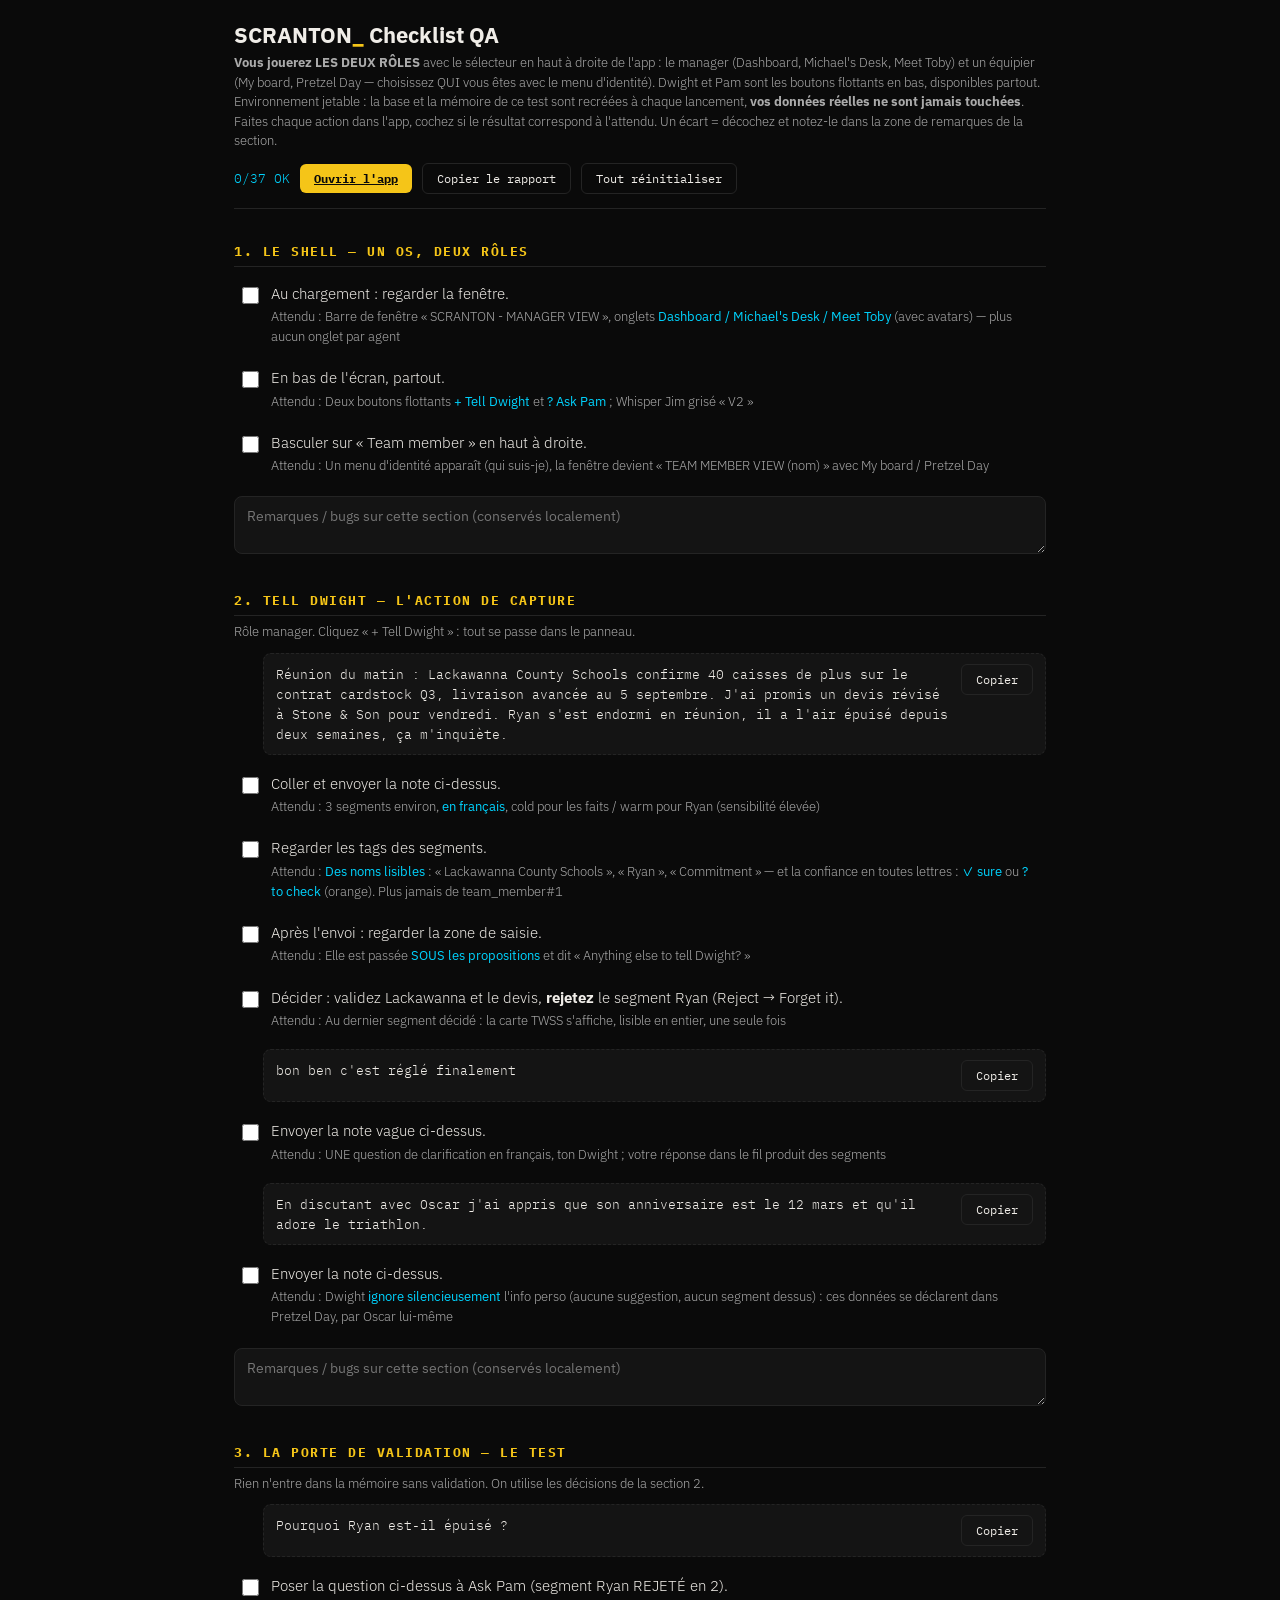
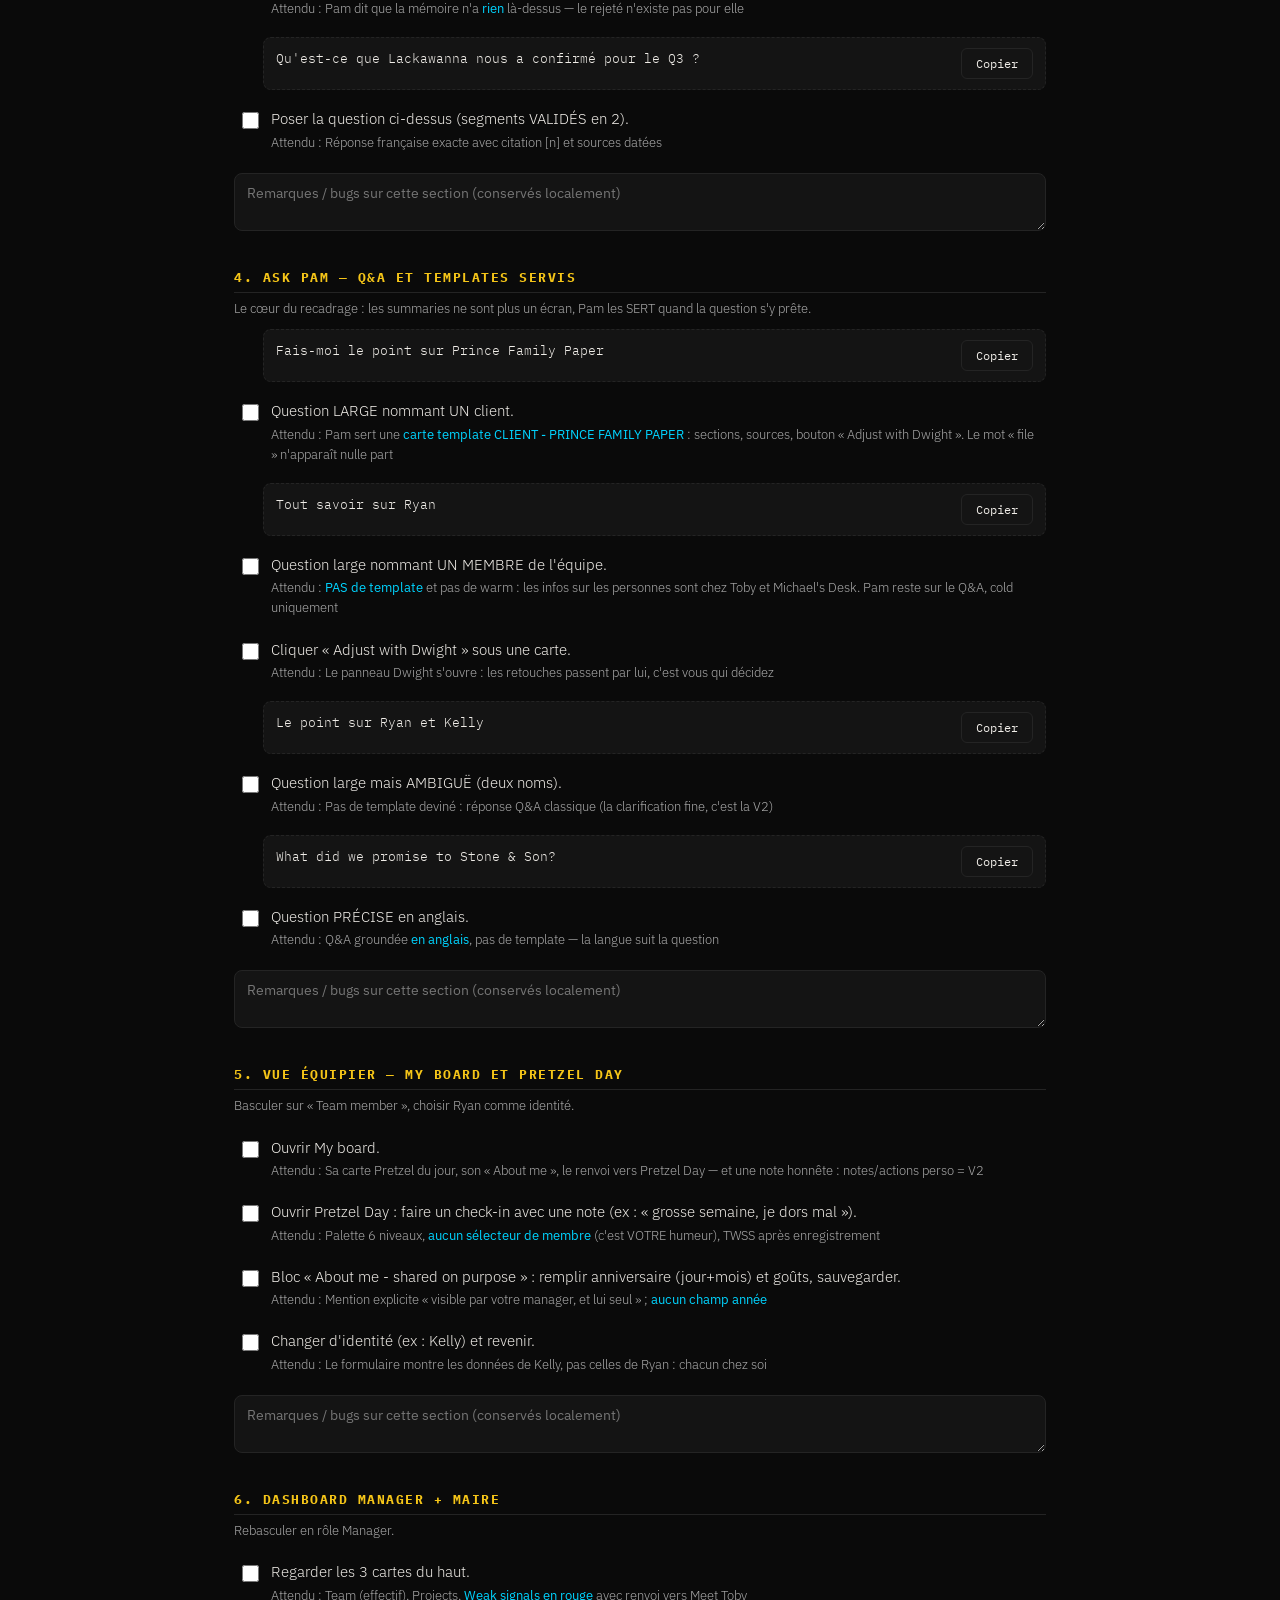
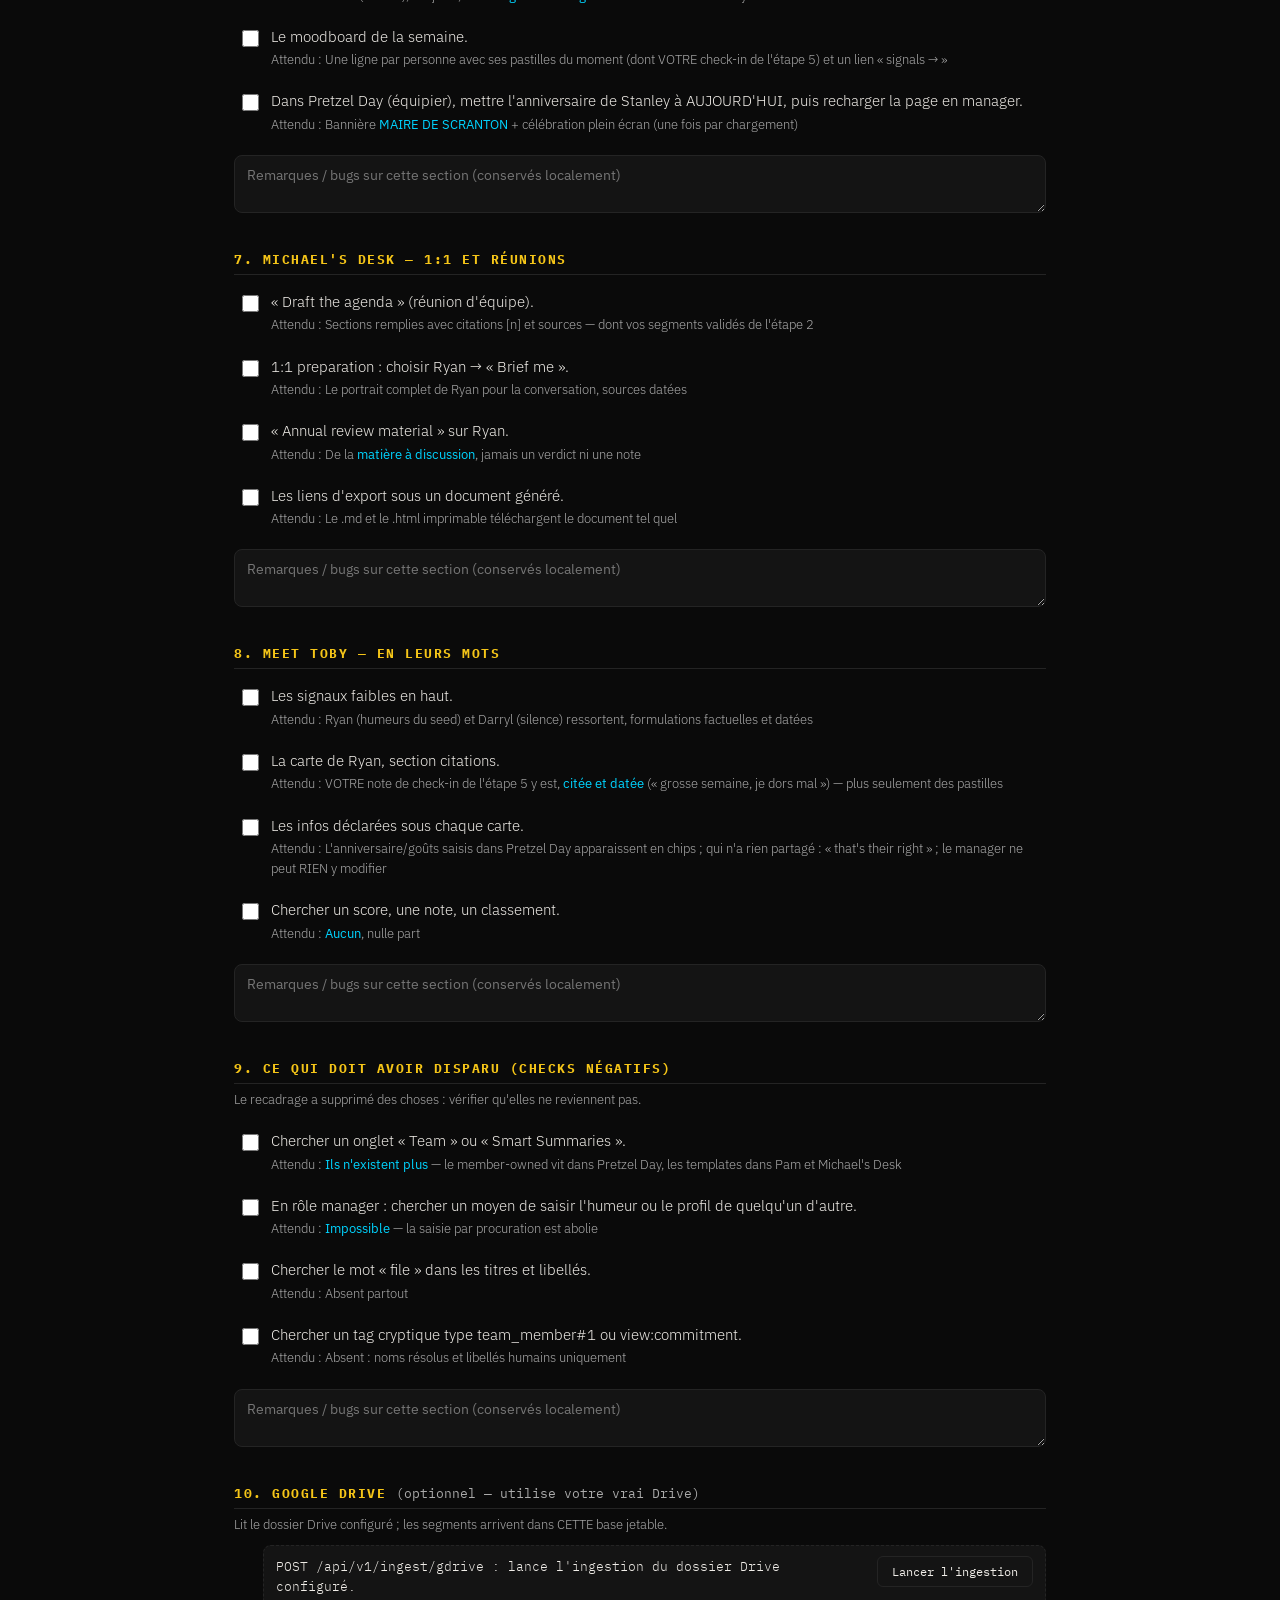
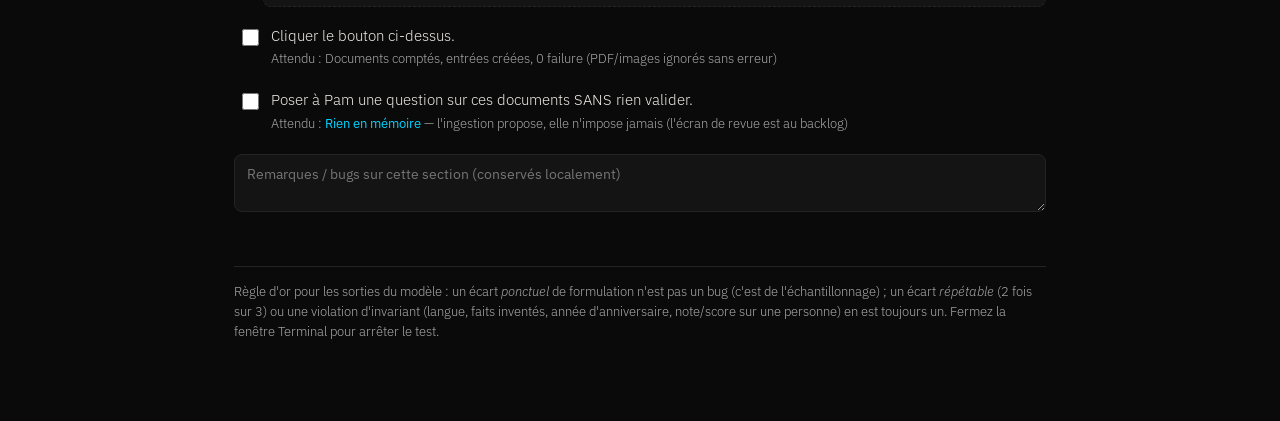
==== frontend/qa.html @ abe2fb12 "fix(qa): checklist follows the lot-A behavior changes d6: Dwight now silently drops personal-life in" ====
<!doctype html>
<html lang="fr">
<head>
  <meta charset="utf-8" />
  <meta name="viewport" content="width=device-width, initial-scale=1" />
  <title>Scranton — Checklist QA</title>
  <link rel="preconnect" href="https://fonts.googleapis.com" />
  <link rel="preconnect" href="https://fonts.gstatic.com" crossorigin />
  <link
    href="https://fonts.googleapis.com/css2?family=IBM+Plex+Mono:wght@400;700&family=IBM+Plex+Sans:wght@300;400;700;900&display=swap"
    rel="stylesheet"
  />
  <style>
    :root {
      --black: #0a0a0a; --yellow: #F5C518; --cyan: #00D4FF; --white: #F0EDE8;
      --grey: #242424; --midgrey: #aaa; --green: #00C853; --red: #E63946;
      --sans: "IBM Plex Sans", sans-serif; --mono: "IBM Plex Mono", monospace;
    }
    * { box-sizing: border-box; margin: 0; padding: 0; }
    body { background: var(--black); color: var(--white); font-family: var(--sans);
           font-weight: 300; max-width: 860px; margin: 0 auto; padding: 0 24px 80px; }
    header { position: sticky; top: 0; background: var(--black); padding: 20px 0 14px;
             border-bottom: 1px solid var(--grey); z-index: 10; }
    h1 { font-weight: 900; font-size: 22px; }
    h1 span { color: var(--yellow); }
    .sub { color: var(--midgrey); font-size: 13px; margin-top: 4px; line-height: 1.5; }
    .toolbar { display: flex; gap: 10px; align-items: center; margin-top: 12px; flex-wrap: wrap; }
    .progress { font-family: var(--mono); font-size: 13px; color: var(--cyan); }
    button, .btn { font-family: var(--mono); font-size: 12px; padding: 7px 14px;
      background: transparent; color: var(--white); border: 1px solid var(--grey);
      border-radius: 6px; cursor: pointer; }
    button:hover { border-color: var(--yellow); }
    .btn-primary { background: var(--yellow); color: var(--black); border: none; font-weight: 700; }
    section { margin-top: 34px; }
    h2 { font-family: var(--mono); font-size: 13px; letter-spacing: 1.5px;
         text-transform: uppercase; color: var(--yellow); border-bottom: 1px solid var(--grey);
         padding-bottom: 6px; margin-bottom: 6px; }
    .section-note { font-size: 13px; color: var(--midgrey); margin: 6px 0 10px; line-height: 1.55; }
    .item { display: flex; gap: 12px; align-items: flex-start; padding: 10px 8px;
            border-radius: 8px; }
    .item:hover { background: #151515; }
    .item input[type=checkbox] { margin-top: 4px; width: 17px; height: 17px;
      accent-color: var(--green); flex: none; cursor: pointer; }
    .item label { cursor: pointer; line-height: 1.55; font-size: 14.5px; }
    .item .expected { display: block; color: var(--midgrey); font-size: 13px; margin-top: 2px; }
    .item .expected strong { color: var(--cyan); font-weight: 400; }
    .item.done label { opacity: 0.45; text-decoration: line-through; }
    .snippet { background: #141414; border: 1px dashed var(--grey); border-radius: 8px;
               padding: 10px 12px; margin: 8px 0 8px 29px; display: flex; gap: 12px;
               align-items: flex-start; }
    .snippet p { font-family: var(--mono); font-size: 12.5px; color: var(--white);
                 line-height: 1.6; flex: 1; white-space: pre-wrap; }
    .snippet button { flex: none; }
    .snippet button.copied { border-color: var(--green); color: var(--green); }
    textarea.notes { width: 100%; background: #141414; color: var(--white);
      border: 1px solid var(--grey); border-radius: 8px; padding: 10px 12px;
      font-family: var(--sans); font-size: 13.5px; margin-top: 10px; min-height: 44px; resize: vertical; }
    .gdrive-result { font-family: var(--mono); font-size: 12px; color: var(--cyan);
                     margin: 8px 0 0 29px; white-space: pre-wrap; }
    .optional { color: var(--midgrey); font-weight: 400; text-transform: none; letter-spacing: 0; }
    footer { margin-top: 50px; color: var(--midgrey); font-size: 12.5px; line-height: 1.6;
             border-top: 1px solid var(--grey); padding-top: 14px; }
  </style>
</head>
<body>
  <header>
    <h1>SCRANTON<span>_</span> Checklist QA</h1>
    <p class="sub"><strong>Vous jouerez LES DEUX RÔLES</strong> avec le sélecteur en haut à
      droite de l'app : le manager (Dashboard, Michael's Desk, Meet Toby) et un équipier
      (My board, Pretzel Day — choisissez QUI vous êtes avec le menu d'identité).
      Dwight et Pam sont les boutons flottants en bas, disponibles partout.<br />
      Environnement jetable : la base et la mémoire de ce test sont recréées à
      chaque lancement, <strong>vos données réelles ne sont jamais touchées</strong>.
      Faites chaque action dans l'app, cochez si le résultat correspond à l'attendu.
      Un écart = décochez et notez-le dans la zone de remarques de la section.</p>
    <div class="toolbar">
      <span class="progress" id="progress"></span>
      <a class="btn btn-primary" href="/" target="_blank" rel="noopener">Ouvrir l'app</a>
      <button id="export">Copier le rapport</button>
      <button id="reset">Tout réinitialiser</button>
    </div>
  </header>

  <main id="main"></main>

  <footer>
    Règle d'or pour les sorties du modèle : un écart <em>ponctuel</em> de formulation n'est
    pas un bug (c'est de l'échantillonnage) ; un écart <em>répétable</em> (2 fois sur 3) ou une
    violation d'invariant (langue, faits inventés, année d'anniversaire, note/score sur une
    personne) en est toujours un. Fermez la fenêtre Terminal pour arrêter le test.
  </footer>

<script>
/* Data-driven checklist. Each item: [id, action, expected].
 * Snippets: {copy: "text"} rendered as a copy-paste block. */
const SECTIONS = [
  {
    id: "shell",
    title: "1. Le shell — un OS, deux rôles",
    flow: [
      ["a1", "Au chargement : regarder la fenêtre.", "Barre de fenêtre « SCRANTON - MANAGER VIEW », onglets <strong>Dashboard / Michael's Desk / Meet Toby</strong> (avec avatars) — plus aucun onglet par agent"],
      ["a2", "En bas de l'écran, partout.", "Deux boutons flottants <strong>+ Tell Dwight</strong> et <strong>? Ask Pam</strong> ; Whisper Jim grisé « V2 »"],
      ["a3", "Basculer sur « Team member » en haut à droite.", "Un menu d'identité apparaît (qui suis-je), la fenêtre devient « TEAM MEMBER VIEW (nom) » avec My board / Pretzel Day"]
    ]
  },
  {
    id: "dwight",
    title: "2. Tell Dwight — l'action de capture",
    note: "Rôle manager. Cliquez « + Tell Dwight » : tout se passe dans le panneau.",
    flow: [
      { copy: "Réunion du matin : Lackawanna County Schools confirme 40 caisses de plus sur le contrat cardstock Q3, livraison avancée au 5 septembre. J'ai promis un devis révisé à Stone & Son pour vendredi. Ryan s'est endormi en réunion, il a l'air épuisé depuis deux semaines, ça m'inquiète." },
      ["d1", "Coller et envoyer la note ci-dessus.", "3 segments environ, <strong>en français</strong>, cold pour les faits / warm pour Ryan (sensibilité élevée)"],
      ["d2", "Regarder les tags des segments.", "<strong>Des noms lisibles</strong> : « Lackawanna County Schools », « Ryan », « Commitment » — et la confiance en toutes lettres : <strong>✓ sure</strong> ou <strong>? to check</strong> (orange). Plus jamais de team_member#1"],
      ["d3", "Après l'envoi : regarder la zone de saisie.", "Elle est passée <strong>SOUS les propositions</strong> et dit « Anything else to tell Dwight? »"],
      ["d4", "Décider : validez Lackawanna et le devis, <strong>rejetez</strong> le segment Ryan (Reject → Forget it).", "Au dernier segment décidé : la carte TWSS s'affiche, lisible en entier, une seule fois"],
      { copy: "bon ben c'est réglé finalement" },
      ["d5", "Envoyer la note vague ci-dessus.", "UNE question de clarification en français, ton Dwight ; votre réponse dans le fil produit des segments"],
      { copy: "En discutant avec Oscar j'ai appris que son anniversaire est le 12 mars et qu'il adore le triathlon." },
      ["d6", "Envoyer la note ci-dessus.", "Dwight <strong>ignore silencieusement</strong> l'info perso (aucune suggestion, aucun segment dessus) : ces données se déclarent dans Pretzel Day, par Oscar lui-même"]
    ]
  },
  {
    id: "gate",
    title: "3. La porte de validation — LE test",
    note: "Rien n'entre dans la mémoire sans validation. On utilise les décisions de la section 2.",
    flow: [
      { copy: "Pourquoi Ryan est-il épuisé ?" },
      ["g1", "Poser la question ci-dessus à Ask Pam (segment Ryan REJETÉ en 2).", "Pam dit que la mémoire n'a <strong>rien</strong> là-dessus — le rejeté n'existe pas pour elle"],
      { copy: "Qu'est-ce que Lackawanna nous a confirmé pour le Q3 ?" },
      ["g2", "Poser la question ci-dessus (segments VALIDÉS en 2).", "Réponse française exacte avec citation [n] et sources datées"]
    ]
  },
  {
    id: "pam",
    title: "4. Ask Pam — Q&A et templates servis",
    note: "Le cœur du recadrage : les summaries ne sont plus un écran, Pam les SERT quand la question s'y prête.",
    flow: [
      { copy: "Fais-moi le point sur Prince Family Paper" },
      ["p1", "Question LARGE nommant UN client.", "Pam sert une <strong>carte template CLIENT - PRINCE FAMILY PAPER</strong> : sections, sources, bouton « Adjust with Dwight ». Le mot « file » n'apparaît nulle part"],
      { copy: "Tout savoir sur Ryan" },
      ["p2", "Question large nommant UN MEMBRE de l'équipe.", "<strong>PAS de template</strong> et pas de warm : les infos sur les personnes sont chez Toby et Michael's Desk. Pam reste sur le Q&A, cold uniquement"],
      ["p3", "Cliquer « Adjust with Dwight » sous une carte.", "Le panneau Dwight s'ouvre : les retouches passent par lui, c'est vous qui décidez"],
      { copy: "Le point sur Ryan et Kelly" },
      ["p4", "Question large mais AMBIGUË (deux noms).", "Pas de template deviné : réponse Q&A classique (la clarification fine, c'est la V2)"],
      { copy: "What did we promise to Stone & Son?" },
      ["p5", "Question PRÉCISE en anglais.", "Q&A groundée <strong>en anglais</strong>, pas de template — la langue suit la question"]
    ]
  },
  {
    id: "member",
    title: "5. Vue équipier — My board et Pretzel Day",
    note: "Basculer sur « Team member », choisir Ryan comme identité.",
    flow: [
      ["m1", "Ouvrir My board.", "Sa carte Pretzel du jour, son « About me », le renvoi vers Pretzel Day — et une note honnête : notes/actions perso = V2"],
      ["m2", "Ouvrir Pretzel Day : faire un check-in avec une note (ex : « grosse semaine, je dors mal »).", "Palette 6 niveaux, <strong>aucun sélecteur de membre</strong> (c'est VOTRE humeur), TWSS après enregistrement"],
      ["m3", "Bloc « About me - shared on purpose » : remplir anniversaire (jour+mois) et goûts, sauvegarder.", "Mention explicite « visible par votre manager, et lui seul » ; <strong>aucun champ année</strong>"],
      ["m4", "Changer d'identité (ex : Kelly) et revenir.", "Le formulaire montre les données de Kelly, pas celles de Ryan : chacun chez soi"]
    ]
  },
  {
    id: "dashboard",
    title: "6. Dashboard manager + Maire",
    note: "Rebasculer en rôle Manager.",
    flow: [
      ["b1", "Regarder les 3 cartes du haut.", "Team (effectif), Projects, <strong>Weak signals en rouge</strong> avec renvoi vers Meet Toby"],
      ["b2", "Le moodboard de la semaine.", "Une ligne par personne avec ses pastilles du moment (dont VOTRE check-in de l'étape 5) et un lien « signals → »"],
      ["b3", "Dans Pretzel Day (équipier), mettre l'anniversaire de Stanley à AUJOURD'HUI, puis recharger la page en manager.", "Bannière <strong>MAIRE DE SCRANTON</strong> + célébration plein écran (une fois par chargement)"]
    ]
  },
  {
    id: "desk",
    title: "7. Michael's Desk — 1:1 et réunions",
    flow: [
      ["k1", "« Draft the agenda » (réunion d'équipe).", "Sections remplies avec citations [n] et sources — dont vos segments validés de l'étape 2"],
      ["k2", "1:1 preparation : choisir Ryan → « Brief me ».", "Le portrait complet de Ryan pour la conversation, sources datées"],
      ["k3", "« Annual review material » sur Ryan.", "De la <strong>matière à discussion</strong>, jamais un verdict ni une note"],
      ["k4", "Les liens d'export sous un document généré.", "Le .md et le .html imprimable téléchargent le document tel quel"]
    ]
  },
  {
    id: "toby",
    title: "8. Meet Toby — en leurs mots",
    flow: [
      ["t1", "Les signaux faibles en haut.", "Ryan (humeurs du seed) et Darryl (silence) ressortent, formulations factuelles et datées"],
      ["t2", "La carte de Ryan, section citations.", "VOTRE note de check-in de l'étape 5 y est, <strong>citée et datée</strong> (« grosse semaine, je dors mal ») — plus seulement des pastilles"],
      ["t3", "Les infos déclarées sous chaque carte.", "L'anniversaire/goûts saisis dans Pretzel Day apparaissent en chips ; qui n'a rien partagé : « that's their right » ; le manager ne peut RIEN y modifier"],
      ["t4", "Chercher un score, une note, un classement.", "<strong>Aucun</strong>, nulle part"]
    ]
  },
  {
    id: "gone",
    title: "9. Ce qui doit avoir DISPARU (checks négatifs)",
    note: "Le recadrage a supprimé des choses : vérifier qu'elles ne reviennent pas.",
    flow: [
      ["n1", "Chercher un onglet « Team » ou « Smart Summaries ».", "<strong>Ils n'existent plus</strong> — le member-owned vit dans Pretzel Day, les templates dans Pam et Michael's Desk"],
      ["n2", "En rôle manager : chercher un moyen de saisir l'humeur ou le profil de quelqu'un d'autre.", "<strong>Impossible</strong> — la saisie par procuration est abolie"],
      ["n3", "Chercher le mot « file » dans les titres et libellés.", "Absent partout"],
      ["n4", "Chercher un tag cryptique type team_member#1 ou view:commitment.", "Absent : noms résolus et libellés humains uniquement"]
    ]
  },
  {
    id: "gdrive",
    title: "10. Google Drive <span class=\"optional\">(optionnel — utilise votre vrai Drive)</span>",
    note: "Lit le dossier Drive configuré ; les segments arrivent dans CETTE base jetable.",
    flow: [
      { gdrive: true },
      ["v1", "Cliquer le bouton ci-dessus.", "Documents comptés, entrées créées, 0 failure (PDF/images ignorés sans erreur)"],
      ["v2", "Poser à Pam une question sur ces documents SANS rien valider.", "<strong>Rien en mémoire</strong> — l'ingestion propose, elle n'impose jamais (l'écran de revue est au backlog)"]
    ]
  }
];

const STORE_KEY = "scranton-qa-v3";
const state = JSON.parse(localStorage.getItem(STORE_KEY) || "{}");
const save = () => localStorage.setItem(STORE_KEY, JSON.stringify(state));

function esc(text) {
  const div = document.createElement("div");
  div.textContent = text ?? "";
  return div.innerHTML;
}

function render() {
  const main = document.getElementById("main");
  main.innerHTML = SECTIONS.map((section) => `
    <section id="sec-${section.id}">
      <h2>${section.title}</h2>
      ${section.note ? `<p class="section-note">${section.note}</p>` : ""}
      ${section.flow.map((step) => {
        if (Array.isArray(step)) {
          const [id, action, expected] = step;
          const done = state[id] ? "done" : "";
          return `
            <div class="item ${done}">
              <input type="checkbox" id="${id}" ${state[id] ? "checked" : ""} />
              <label for="${id}">${action}
                <span class="expected">Attendu : ${expected}</span>
              </label>
            </div>`;
        }
        if (step.copy) {
          return `
            <div class="snippet">
              <p>${esc(step.copy)}</p>
              <button data-copy="${esc(step.copy)}">Copier</button>
            </div>`;
        }
        if (step.gdrive) {
          return `
            <div class="snippet">
              <p>POST /api/v1/ingest/gdrive : lance l'ingestion du dossier Drive configuré.</p>
              <button id="gdrive-run">Lancer l'ingestion</button>
            </div>
            <div class="gdrive-result" id="gdrive-result"></div>`;
        }
        return "";
      }).join("")}
      <textarea class="notes" data-section="${section.id}"
        placeholder="Remarques / bugs sur cette section (conservés localement)"
      >${esc(state["notes-" + section.id] || "")}</textarea>
    </section>`).join("");
  updateProgress();
}

function items() {
  return SECTIONS.flatMap((s) => s.flow.filter(Array.isArray));
}

function updateProgress() {
  const all = items();
  const done = all.filter(([id]) => state[id]).length;
  document.getElementById("progress").textContent = `${done}/${all.length} OK`;
}

document.getElementById("main").addEventListener("change", (event) => {
  const target = event.target;
  if (target.matches("input[type=checkbox]")) {
    state[target.id] = target.checked;
    target.closest(".item").classList.toggle("done", target.checked);
    save();
    updateProgress();
  }
});

document.getElementById("main").addEventListener("input", (event) => {
  if (event.target.matches("textarea.notes")) {
    state["notes-" + event.target.dataset.section] = event.target.value;
    save();
  }
});

document.getElementById("main").addEventListener("click", async (event) => {
  const target = event.target;
  if (target.matches("[data-copy]")) {
    await navigator.clipboard.writeText(target.dataset.copy);
    target.textContent = "Copié !";
    target.classList.add("copied");
    setTimeout(() => { target.textContent = "Copier"; target.classList.remove("copied"); }, 1500);
  }
  if (target.id === "gdrive-run") {
    target.disabled = true;
    const box = document.getElementById("gdrive-result");
    box.textContent = "Ingestion en cours (Dwight lit vos documents)...";
    try {
      const response = await fetch("/api/v1/ingest/gdrive", { method: "POST" });
      const body = await response.json();
      box.textContent = response.ok
        ? JSON.stringify(body, null, 2)
        : `Erreur ${response.status} : ${body.detail || ""}`;
    } catch (error) {
      box.textContent = `Erreur : ${error.message}`;
    } finally {
      target.disabled = false;
    }
  }
});

document.getElementById("export").addEventListener("click", async (event) => {
  const lines = [`# Rapport QA Scranton — ${new Date().toLocaleString()}`, ""];
  const all = items();
  const done = all.filter(([id]) => state[id]).length;
  lines.push(`Résultat : ${done}/${all.length} OK`, "");
  for (const section of SECTIONS) {
    const rows = section.flow.filter(Array.isArray);
    lines.push(`## ${section.title.replace(/<[^>]*>/g, "")}`);
    for (const [id, action] of rows) {
      lines.push(`- [${state[id] ? "x" : " "}] ${action.replace(/<[^>]*>/g, "")}`);
    }
    const notes = (state["notes-" + section.id] || "").trim();
    if (notes) lines.push(`> Remarques : ${notes}`);
    lines.push("");
  }
  await navigator.clipboard.writeText(lines.join("\n"));
  event.target.textContent = "Rapport copié !";
  setTimeout(() => { event.target.textContent = "Copier le rapport"; }, 2000);
});

document.getElementById("reset").addEventListener("click", () => {
  if (!confirm("Effacer toutes les cases cochées et les remarques ?")) return;
  localStorage.removeItem(STORE_KEY);
  Object.keys(state).forEach((key) => delete state[key]);
  render();
});

render();
</script>
</body>
</html>
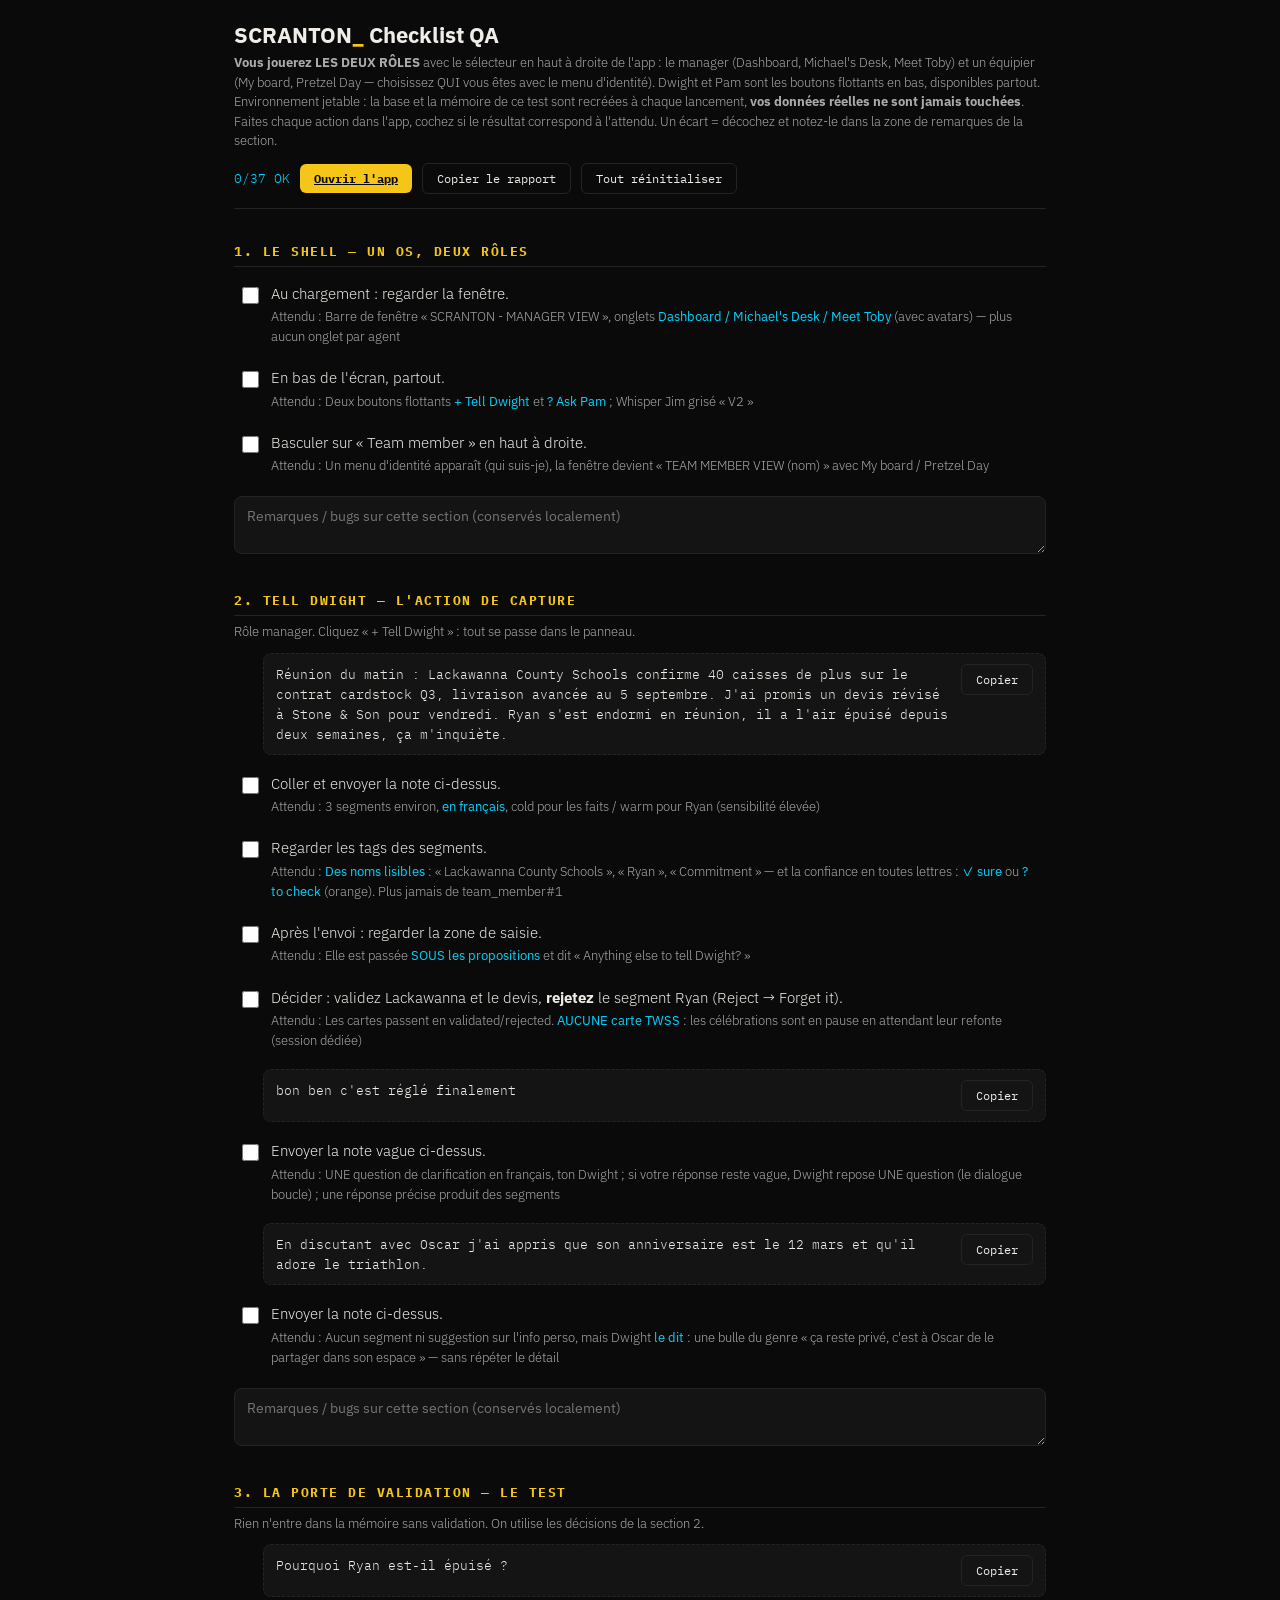
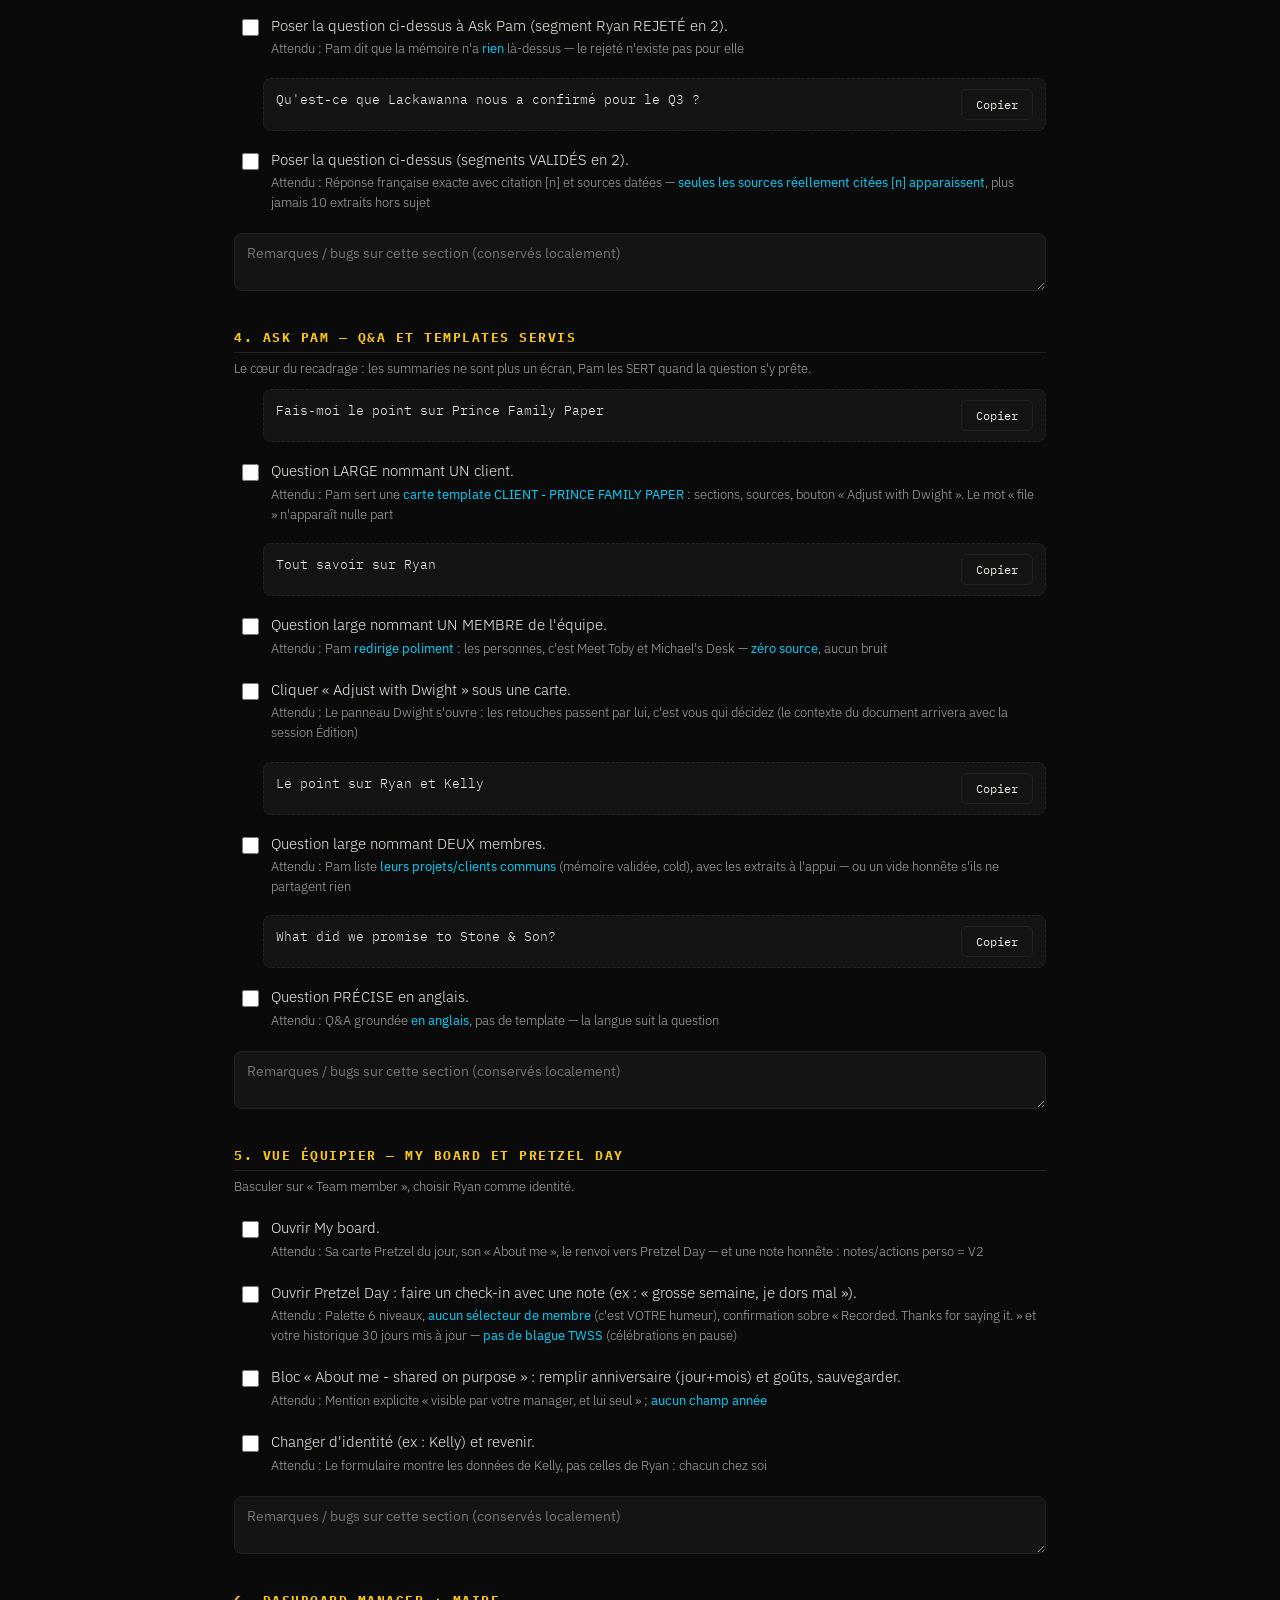
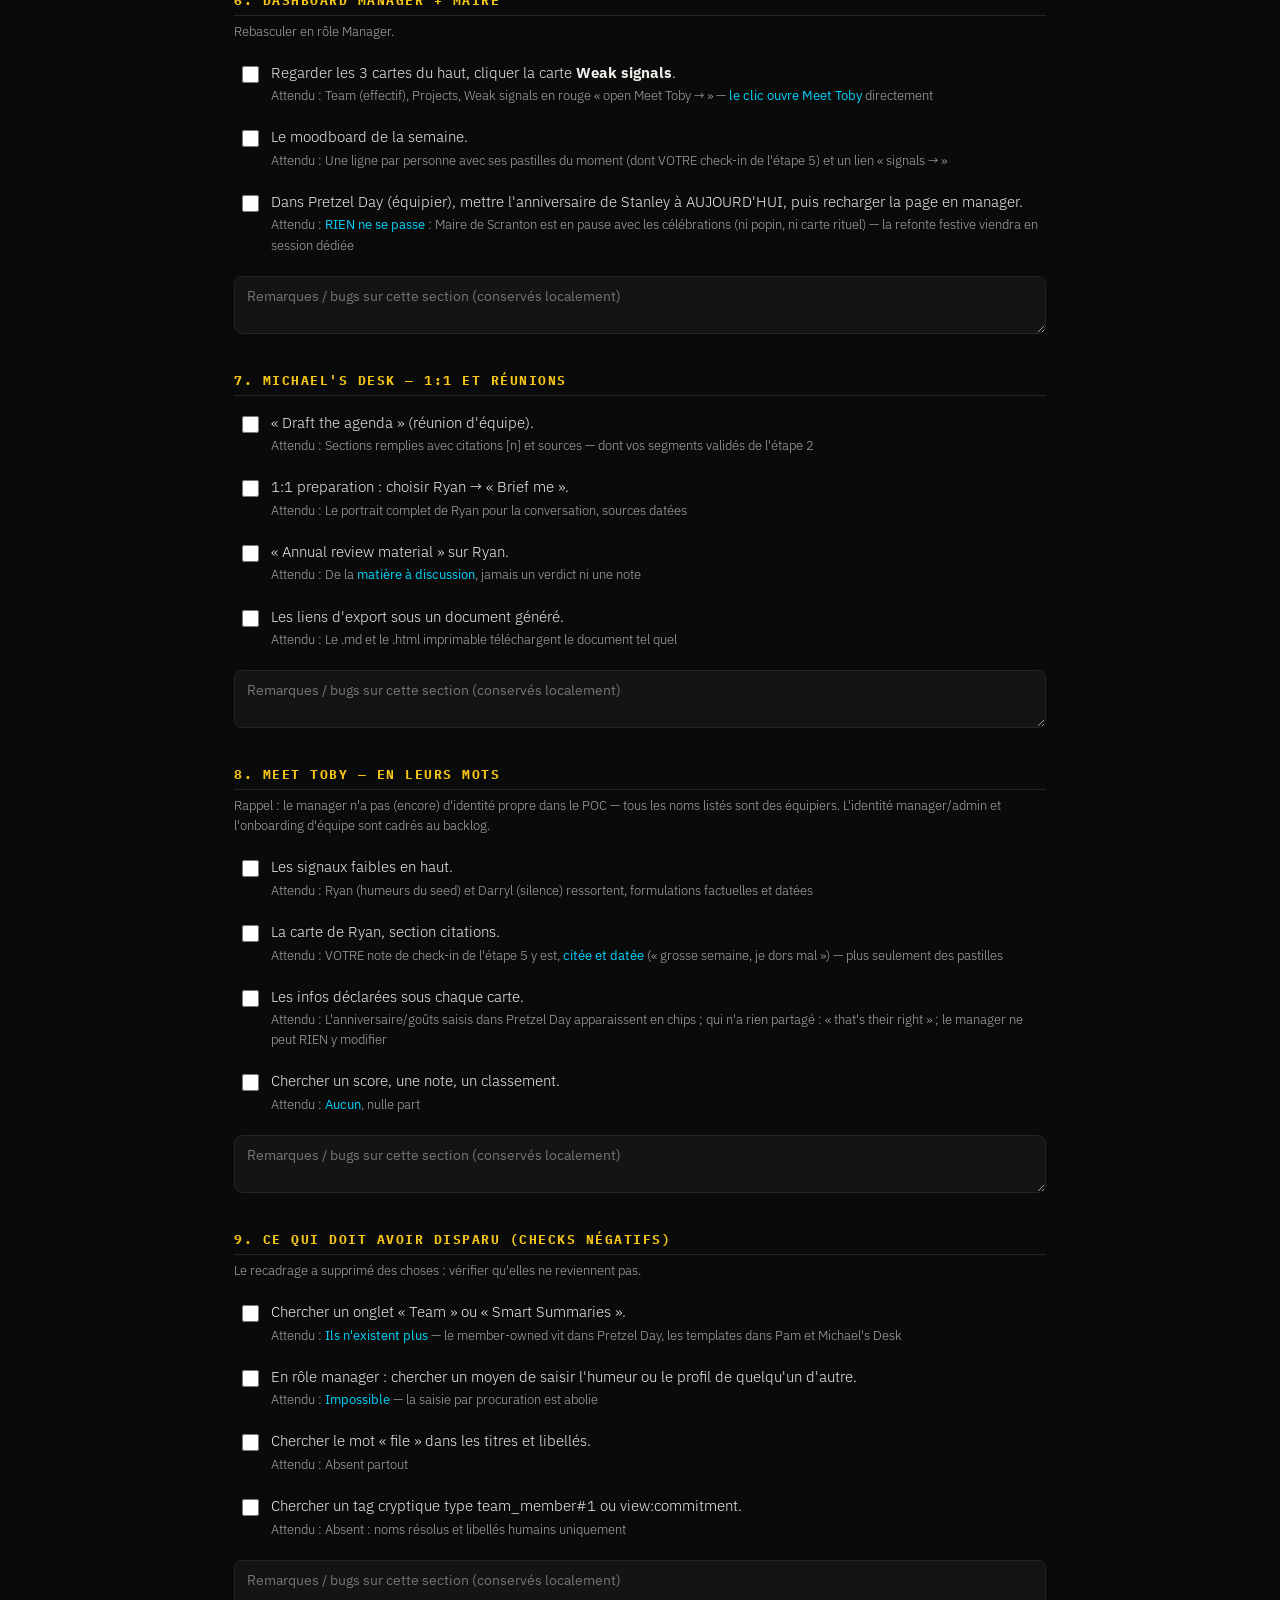
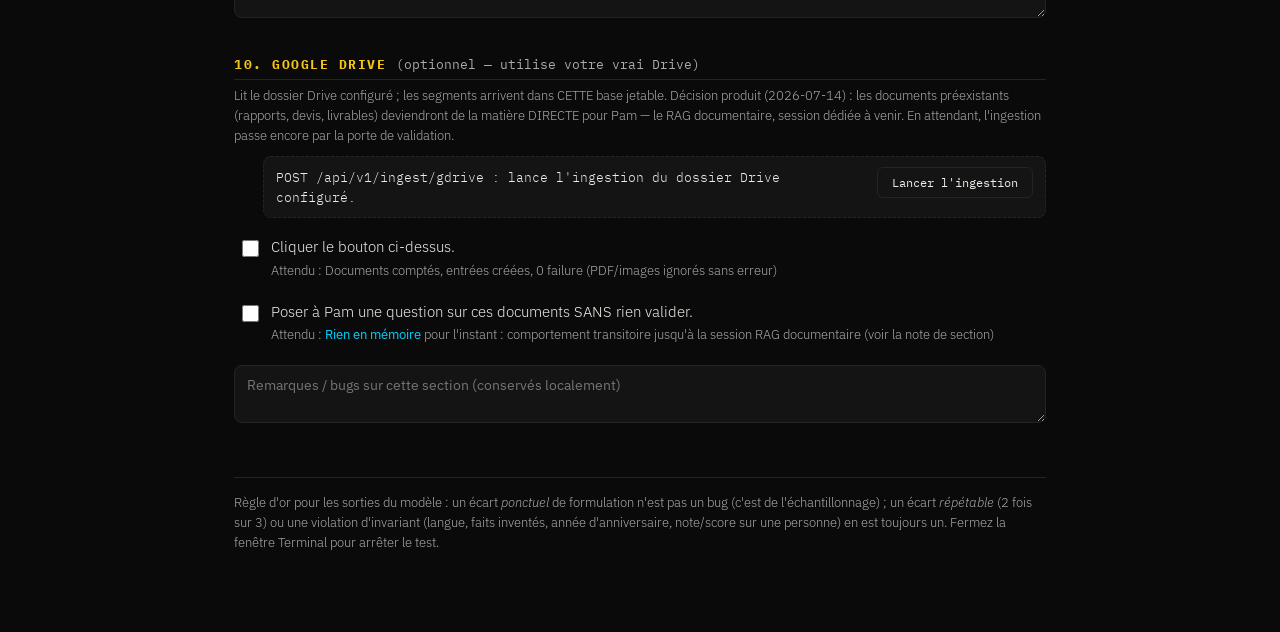
==== commit 1d25e9b3: "fix(qa-pass): second owner QA (36/37) - lot B, Pam noise and people routing - Pam sources: retrieval" ====
--- a/frontend/qa.html
+++ b/frontend/qa.html
@@ -112,11 +112,11 @@
       ["d1", "Coller et envoyer la note ci-dessus.", "3 segments environ, <strong>en français</strong>, cold pour les faits / warm pour Ryan (sensibilité élevée)"],
       ["d2", "Regarder les tags des segments.", "<strong>Des noms lisibles</strong> : « Lackawanna County Schools », « Ryan », « Commitment » — et la confiance en toutes lettres : <strong>✓ sure</strong> ou <strong>? to check</strong> (orange). Plus jamais de team_member#1"],
       ["d3", "Après l'envoi : regarder la zone de saisie.", "Elle est passée <strong>SOUS les propositions</strong> et dit « Anything else to tell Dwight? »"],
-      ["d4", "Décider : validez Lackawanna et le devis, <strong>rejetez</strong> le segment Ryan (Reject → Forget it).", "Au dernier segment décidé : la carte TWSS s'affiche, lisible en entier, une seule fois"],
+      ["d4", "Décider : validez Lackawanna et le devis, <strong>rejetez</strong> le segment Ryan (Reject → Forget it).", "Les cartes passent en validated/rejected. <strong>AUCUNE carte TWSS</strong> : les célébrations sont en pause en attendant leur refonte (session dédiée)"],
       { copy: "bon ben c'est réglé finalement" },
-      ["d5", "Envoyer la note vague ci-dessus.", "UNE question de clarification en français, ton Dwight ; votre réponse dans le fil produit des segments"],
+      ["d5", "Envoyer la note vague ci-dessus.", "UNE question de clarification en français, ton Dwight ; si votre réponse reste vague, Dwight repose UNE question (le dialogue boucle) ; une réponse précise produit des segments"],
       { copy: "En discutant avec Oscar j'ai appris que son anniversaire est le 12 mars et qu'il adore le triathlon." },
-      ["d6", "Envoyer la note ci-dessus.", "Dwight <strong>ignore silencieusement</strong> l'info perso (aucune suggestion, aucun segment dessus) : ces données se déclarent dans Pretzel Day, par Oscar lui-même"]
+      ["d6", "Envoyer la note ci-dessus.", "Aucun segment ni suggestion sur l'info perso, mais Dwight <strong>le dit</strong> : une bulle du genre « ça reste privé, c'est à Oscar de le partager dans son espace » — sans répéter le détail"]
     ]
   },
   {
@@ -127,7 +127,7 @@
       { copy: "Pourquoi Ryan est-il épuisé ?" },
       ["g1", "Poser la question ci-dessus à Ask Pam (segment Ryan REJETÉ en 2).", "Pam dit que la mémoire n'a <strong>rien</strong> là-dessus — le rejeté n'existe pas pour elle"],
       { copy: "Qu'est-ce que Lackawanna nous a confirmé pour le Q3 ?" },
-      ["g2", "Poser la question ci-dessus (segments VALIDÉS en 2).", "Réponse française exacte avec citation [n] et sources datées"]
+      ["g2", "Poser la question ci-dessus (segments VALIDÉS en 2).", "Réponse française exacte avec citation [n] et sources datées — <strong>seules les sources réellement citées [n] apparaissent</strong>, plus jamais 10 extraits hors sujet"]
     ]
   },
   {
@@ -138,10 +138,10 @@
       { copy: "Fais-moi le point sur Prince Family Paper" },
       ["p1", "Question LARGE nommant UN client.", "Pam sert une <strong>carte template CLIENT - PRINCE FAMILY PAPER</strong> : sections, sources, bouton « Adjust with Dwight ». Le mot « file » n'apparaît nulle part"],
       { copy: "Tout savoir sur Ryan" },
-      ["p2", "Question large nommant UN MEMBRE de l'équipe.", "<strong>PAS de template</strong> et pas de warm : les infos sur les personnes sont chez Toby et Michael's Desk. Pam reste sur le Q&A, cold uniquement"],
-      ["p3", "Cliquer « Adjust with Dwight » sous une carte.", "Le panneau Dwight s'ouvre : les retouches passent par lui, c'est vous qui décidez"],
+      ["p2", "Question large nommant UN MEMBRE de l'équipe.", "Pam <strong>redirige poliment</strong> : les personnes, c'est Meet Toby et Michael's Desk — <strong>zéro source</strong>, aucun bruit"],
+      ["p3", "Cliquer « Adjust with Dwight » sous une carte.", "Le panneau Dwight s'ouvre : les retouches passent par lui, c'est vous qui décidez (le contexte du document arrivera avec la session Édition)"],
       { copy: "Le point sur Ryan et Kelly" },
-      ["p4", "Question large mais AMBIGUË (deux noms).", "Pas de template deviné : réponse Q&A classique (la clarification fine, c'est la V2)"],
+      ["p4", "Question large nommant DEUX membres.", "Pam liste <strong>leurs projets/clients communs</strong> (mémoire validée, cold), avec les extraits à l'appui — ou un vide honnête s'ils ne partagent rien"],
       { copy: "What did we promise to Stone & Son?" },
       ["p5", "Question PRÉCISE en anglais.", "Q&A groundée <strong>en anglais</strong>, pas de template — la langue suit la question"]
     ]
@@ -152,7 +152,7 @@
     note: "Basculer sur « Team member », choisir Ryan comme identité.",
     flow: [
       ["m1", "Ouvrir My board.", "Sa carte Pretzel du jour, son « About me », le renvoi vers Pretzel Day — et une note honnête : notes/actions perso = V2"],
-      ["m2", "Ouvrir Pretzel Day : faire un check-in avec une note (ex : « grosse semaine, je dors mal »).", "Palette 6 niveaux, <strong>aucun sélecteur de membre</strong> (c'est VOTRE humeur), TWSS après enregistrement"],
+      ["m2", "Ouvrir Pretzel Day : faire un check-in avec une note (ex : « grosse semaine, je dors mal »).", "Palette 6 niveaux, <strong>aucun sélecteur de membre</strong> (c'est VOTRE humeur), confirmation sobre « Recorded. Thanks for saying it. » et votre historique 30 jours mis à jour — <strong>pas de blague TWSS</strong> (célébrations en pause)"],
       ["m3", "Bloc « About me - shared on purpose » : remplir anniversaire (jour+mois) et goûts, sauvegarder.", "Mention explicite « visible par votre manager, et lui seul » ; <strong>aucun champ année</strong>"],
       ["m4", "Changer d'identité (ex : Kelly) et revenir.", "Le formulaire montre les données de Kelly, pas celles de Ryan : chacun chez soi"]
     ]
@@ -162,9 +162,9 @@
     title: "6. Dashboard manager + Maire",
     note: "Rebasculer en rôle Manager.",
     flow: [
-      ["b1", "Regarder les 3 cartes du haut.", "Team (effectif), Projects, <strong>Weak signals en rouge</strong> avec renvoi vers Meet Toby"],
+      ["b1", "Regarder les 3 cartes du haut, cliquer la carte <strong>Weak signals</strong>.", "Team (effectif), Projects, Weak signals en rouge « open Meet Toby → » — <strong>le clic ouvre Meet Toby</strong> directement"],
       ["b2", "Le moodboard de la semaine.", "Une ligne par personne avec ses pastilles du moment (dont VOTRE check-in de l'étape 5) et un lien « signals → »"],
-      ["b3", "Dans Pretzel Day (équipier), mettre l'anniversaire de Stanley à AUJOURD'HUI, puis recharger la page en manager.", "Bannière <strong>MAIRE DE SCRANTON</strong> + célébration plein écran (une fois par chargement)"]
+      ["b3", "Dans Pretzel Day (équipier), mettre l'anniversaire de Stanley à AUJOURD'HUI, puis recharger la page en manager.", "<strong>RIEN ne se passe</strong> : Maire de Scranton est en pause avec les célébrations (ni popin, ni carte rituel) — la refonte festive viendra en session dédiée"]
     ]
   },
   {
@@ -180,6 +180,7 @@
   {
     id: "toby",
     title: "8. Meet Toby — en leurs mots",
+    note: "Rappel : le manager n'a pas (encore) d'identité propre dans le POC — tous les noms listés sont des équipiers. L'identité manager/admin et l'onboarding d'équipe sont cadrés au backlog.",
     flow: [
       ["t1", "Les signaux faibles en haut.", "Ryan (humeurs du seed) et Darryl (silence) ressortent, formulations factuelles et datées"],
       ["t2", "La carte de Ryan, section citations.", "VOTRE note de check-in de l'étape 5 y est, <strong>citée et datée</strong> (« grosse semaine, je dors mal ») — plus seulement des pastilles"],
@@ -201,16 +202,16 @@
   {
     id: "gdrive",
     title: "10. Google Drive <span class=\"optional\">(optionnel — utilise votre vrai Drive)</span>",
-    note: "Lit le dossier Drive configuré ; les segments arrivent dans CETTE base jetable.",
+    note: "Lit le dossier Drive configuré ; les segments arrivent dans CETTE base jetable. Décision produit (2026-07-14) : les documents préexistants (rapports, devis, livrables) deviendront de la matière DIRECTE pour Pam — le RAG documentaire, session dédiée à venir. En attendant, l'ingestion passe encore par la porte de validation.",
     flow: [
       { gdrive: true },
       ["v1", "Cliquer le bouton ci-dessus.", "Documents comptés, entrées créées, 0 failure (PDF/images ignorés sans erreur)"],
-      ["v2", "Poser à Pam une question sur ces documents SANS rien valider.", "<strong>Rien en mémoire</strong> — l'ingestion propose, elle n'impose jamais (l'écran de revue est au backlog)"]
+      ["v2", "Poser à Pam une question sur ces documents SANS rien valider.", "<strong>Rien en mémoire</strong> pour l'instant : comportement transitoire jusqu'à la session RAG documentaire (voir la note de section)"]
     ]
   }
 ];
 
-const STORE_KEY = "scranton-qa-v3";
+const STORE_KEY = "scranton-qa-v4";
 const state = JSON.parse(localStorage.getItem(STORE_KEY) || "{}");
 const save = () => localStorage.setItem(STORE_KEY, JSON.stringify(state));
 
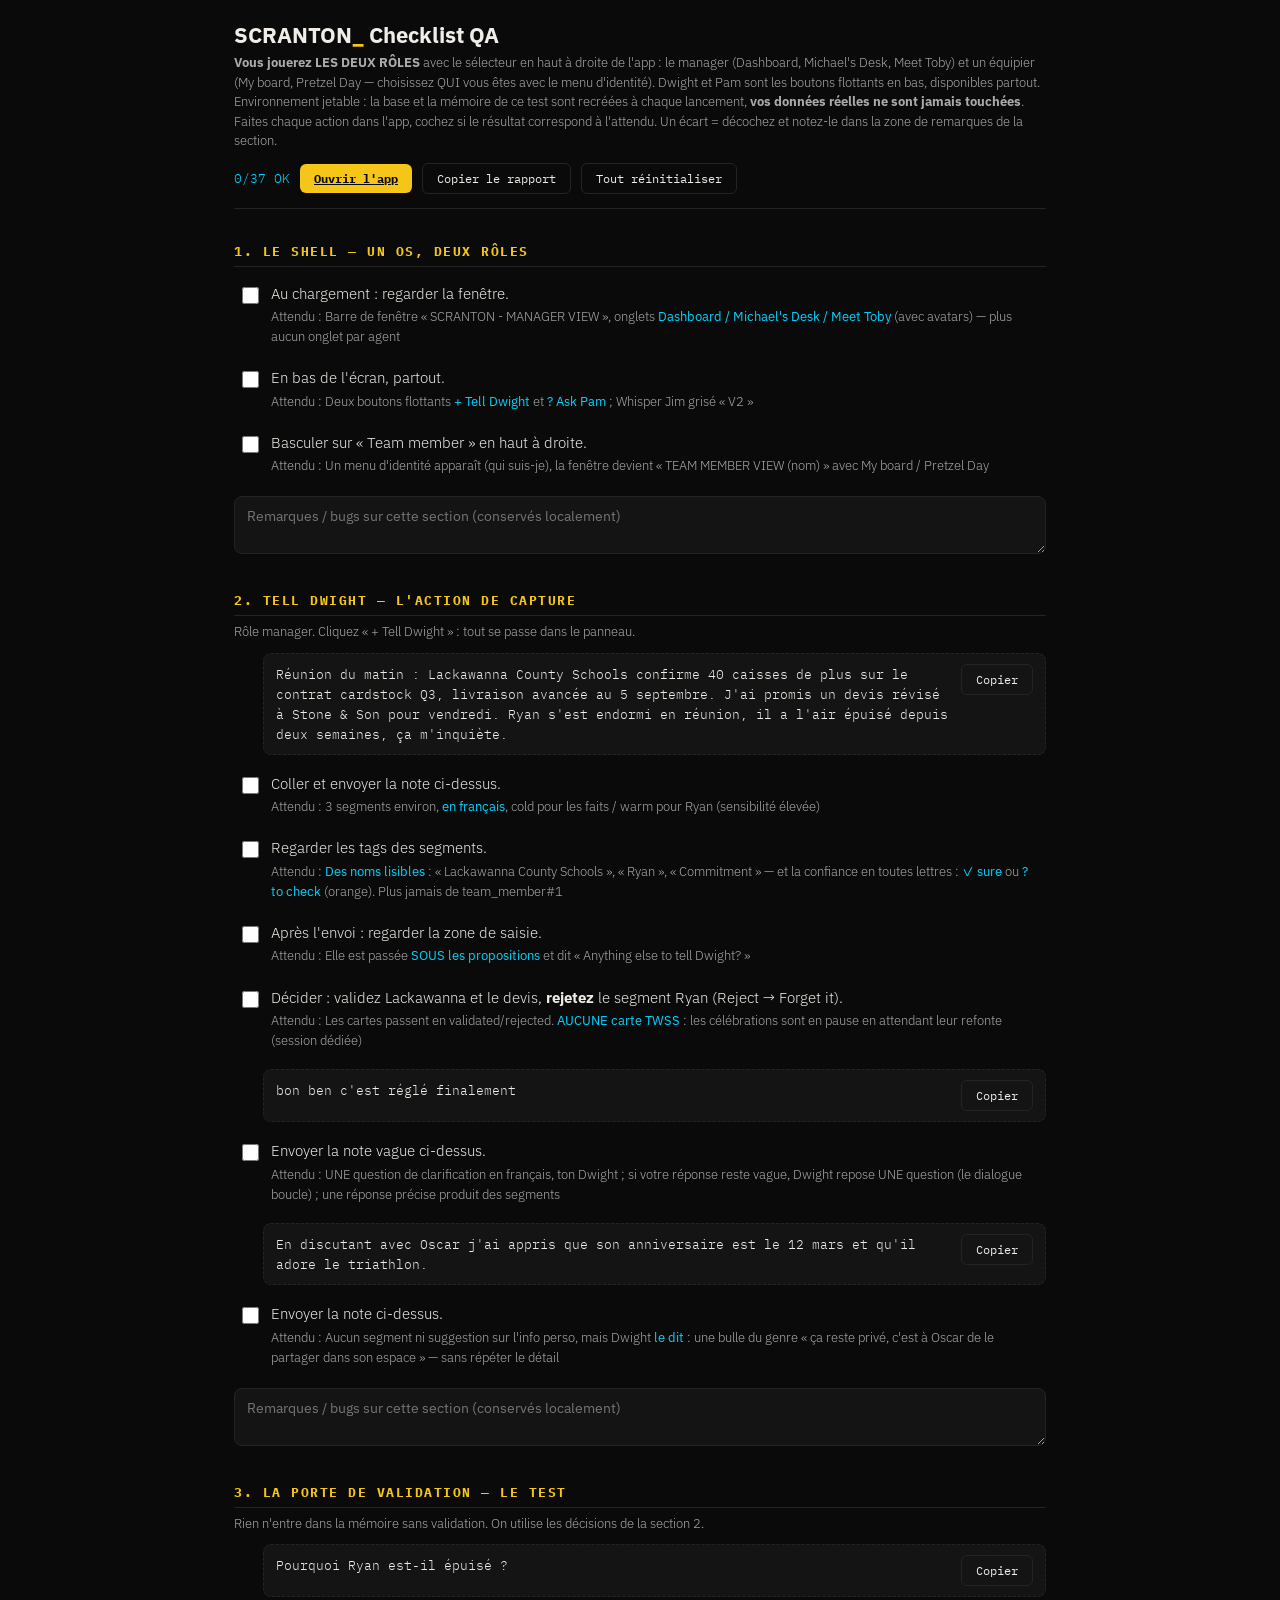
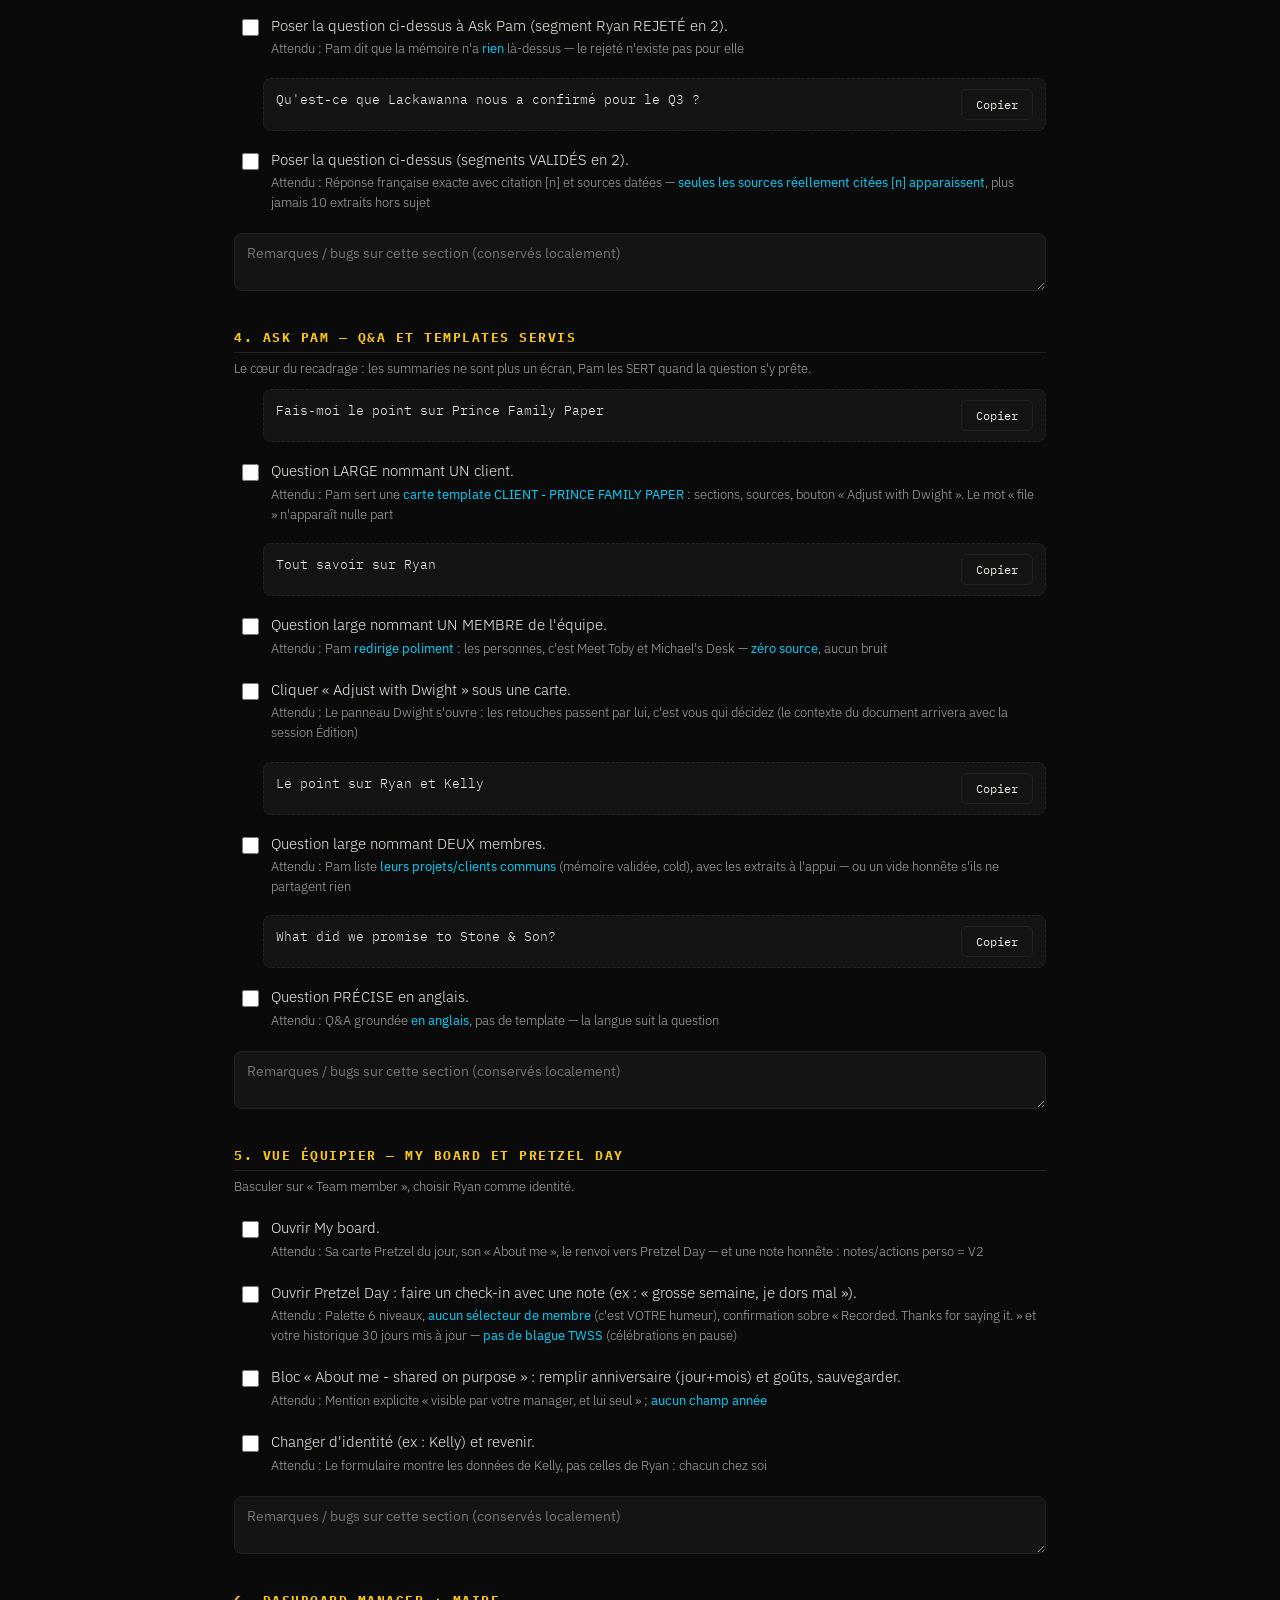
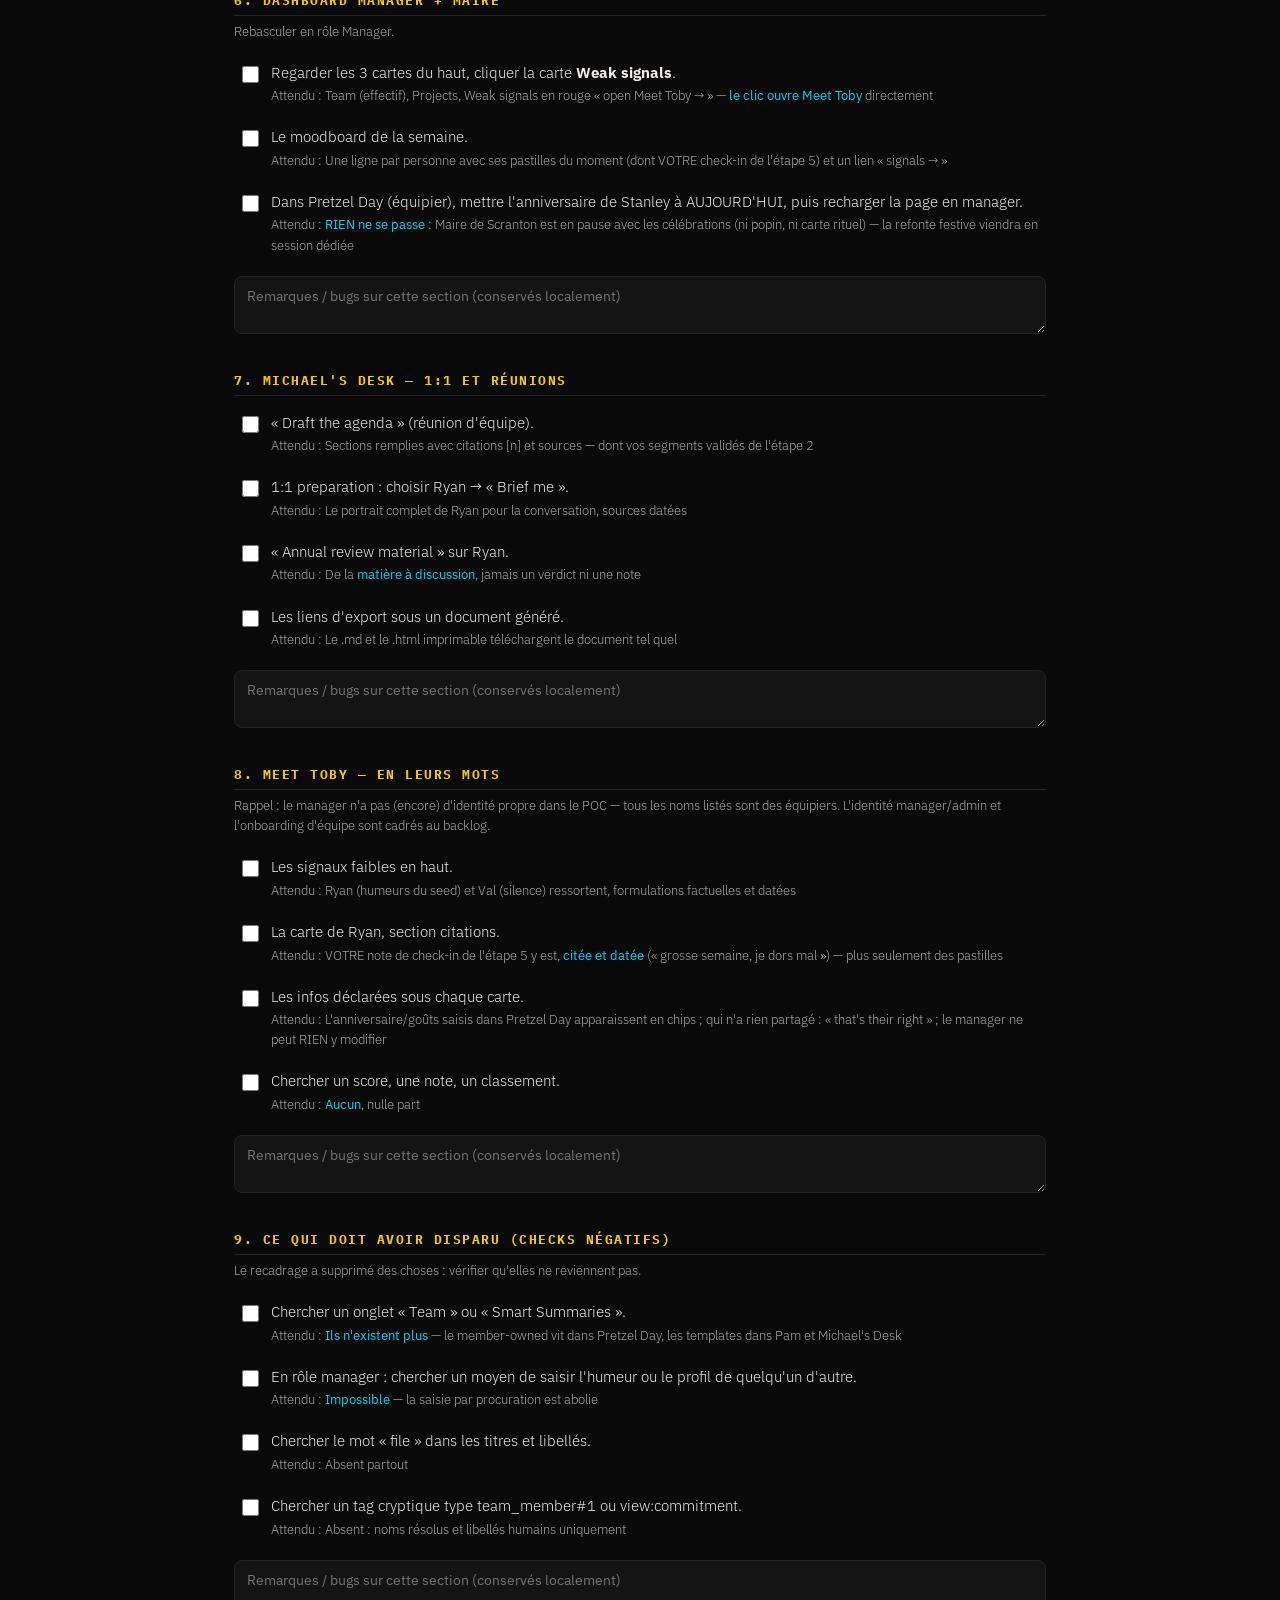
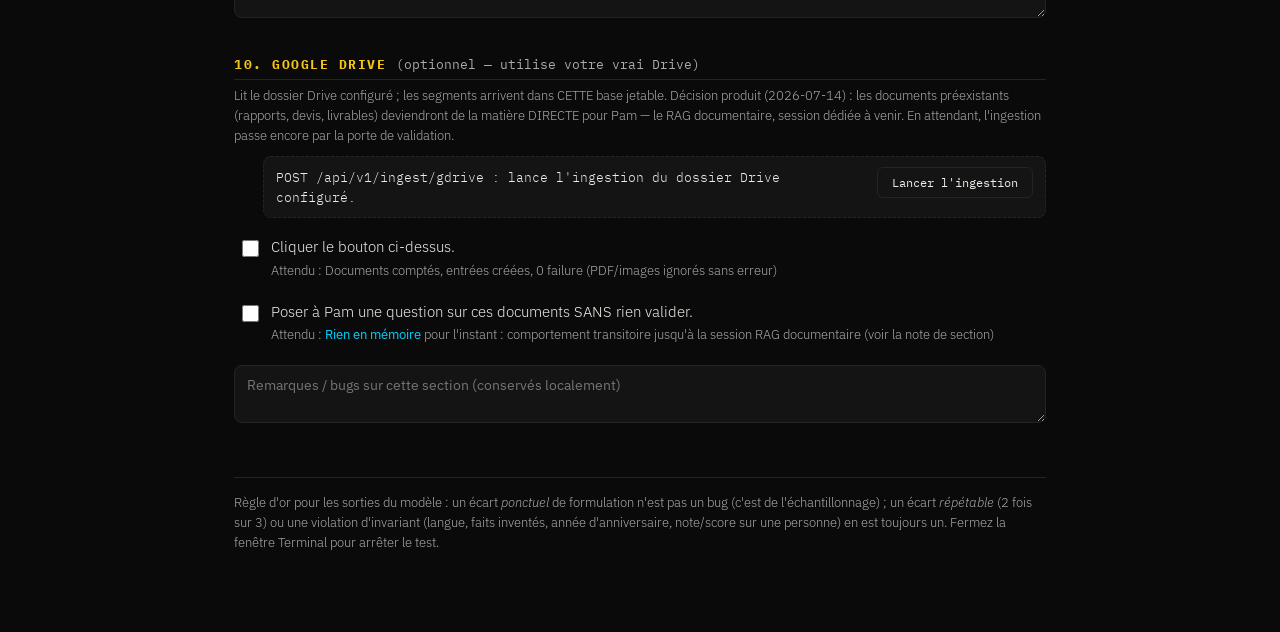
==== commit c9bc4cd2: "feat(darryl): demo corpus in the seed, Val takes the warehouse, docs The seed plants four corpus doc" ====
--- a/frontend/qa.html
+++ b/frontend/qa.html
@@ -182,7 +182,7 @@
     title: "8. Meet Toby — en leurs mots",
     note: "Rappel : le manager n'a pas (encore) d'identité propre dans le POC — tous les noms listés sont des équipiers. L'identité manager/admin et l'onboarding d'équipe sont cadrés au backlog.",
     flow: [
-      ["t1", "Les signaux faibles en haut.", "Ryan (humeurs du seed) et Darryl (silence) ressortent, formulations factuelles et datées"],
+      ["t1", "Les signaux faibles en haut.", "Ryan (humeurs du seed) et Val (silence) ressortent, formulations factuelles et datées"],
       ["t2", "La carte de Ryan, section citations.", "VOTRE note de check-in de l'étape 5 y est, <strong>citée et datée</strong> (« grosse semaine, je dors mal ») — plus seulement des pastilles"],
       ["t3", "Les infos déclarées sous chaque carte.", "L'anniversaire/goûts saisis dans Pretzel Day apparaissent en chips ; qui n'a rien partagé : « that's their right » ; le manager ne peut RIEN y modifier"],
       ["t4", "Chercher un score, une note, un classement.", "<strong>Aucun</strong>, nulle part"]
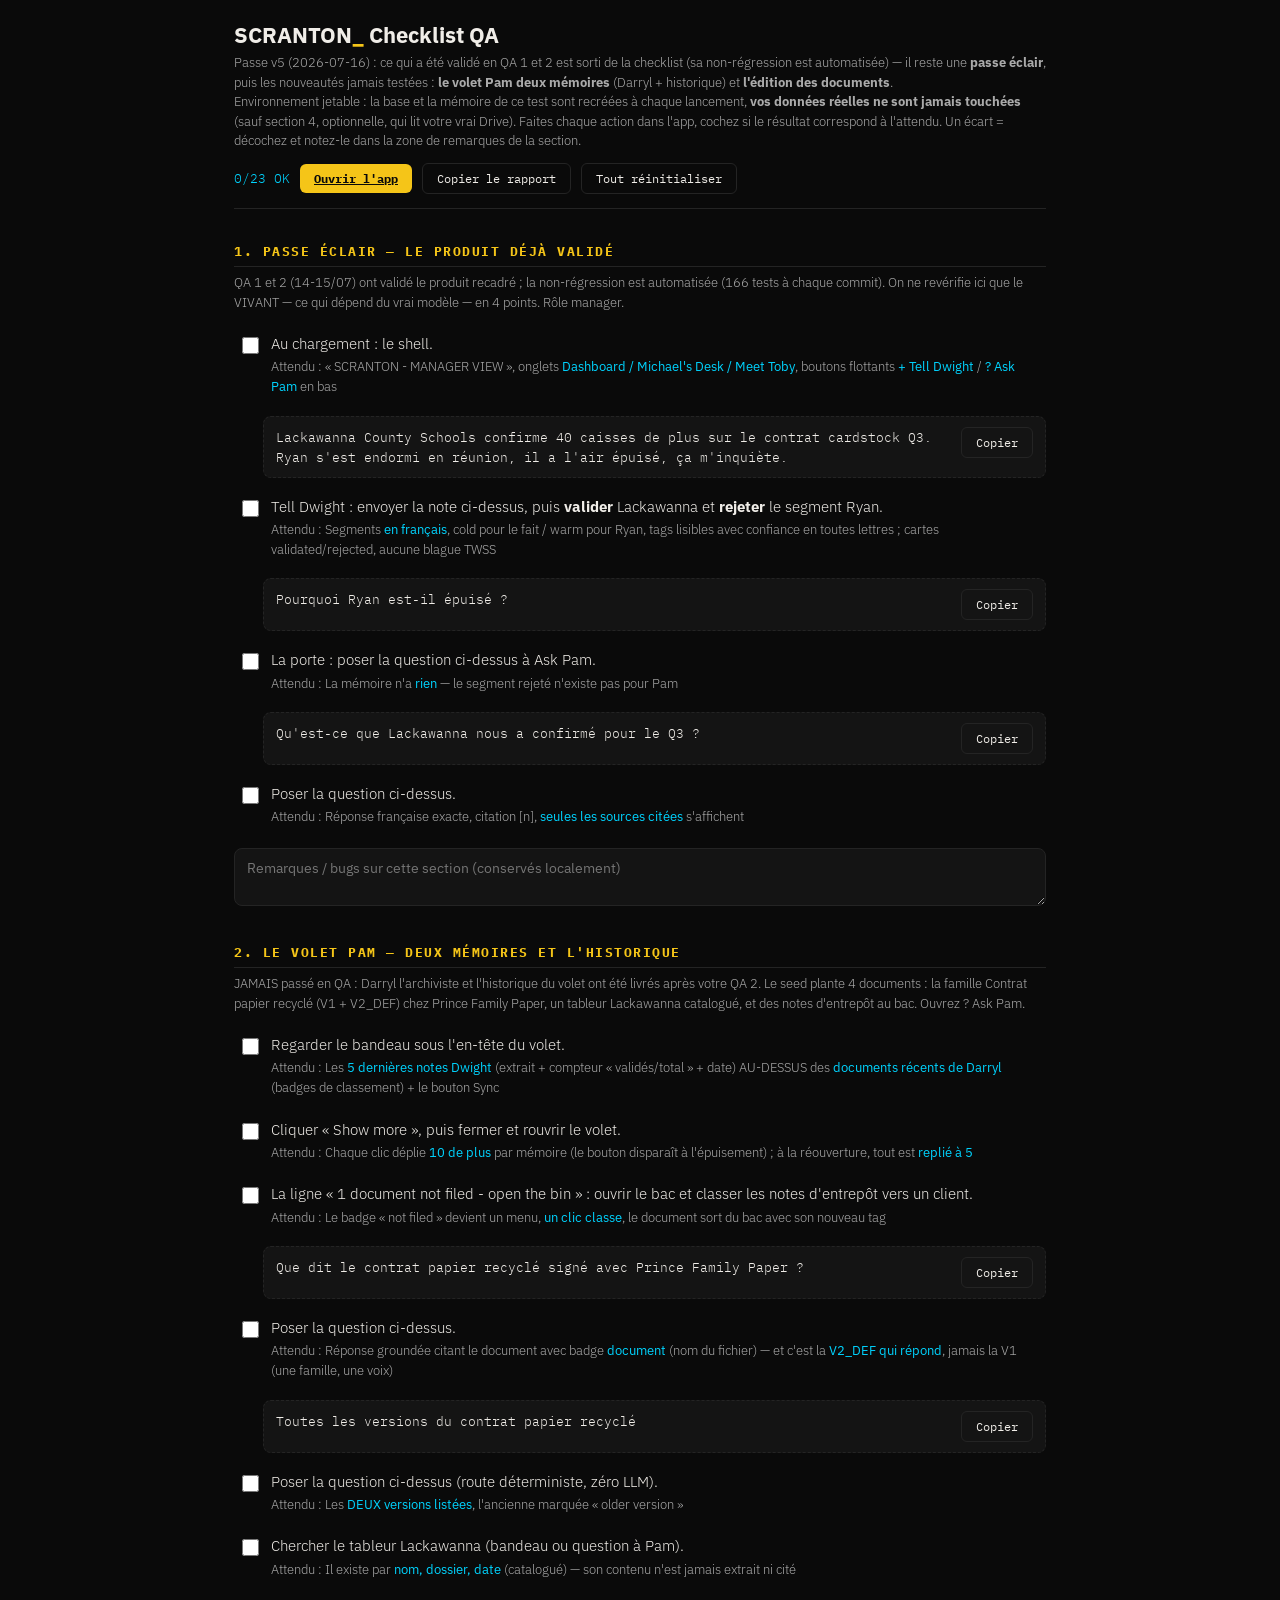
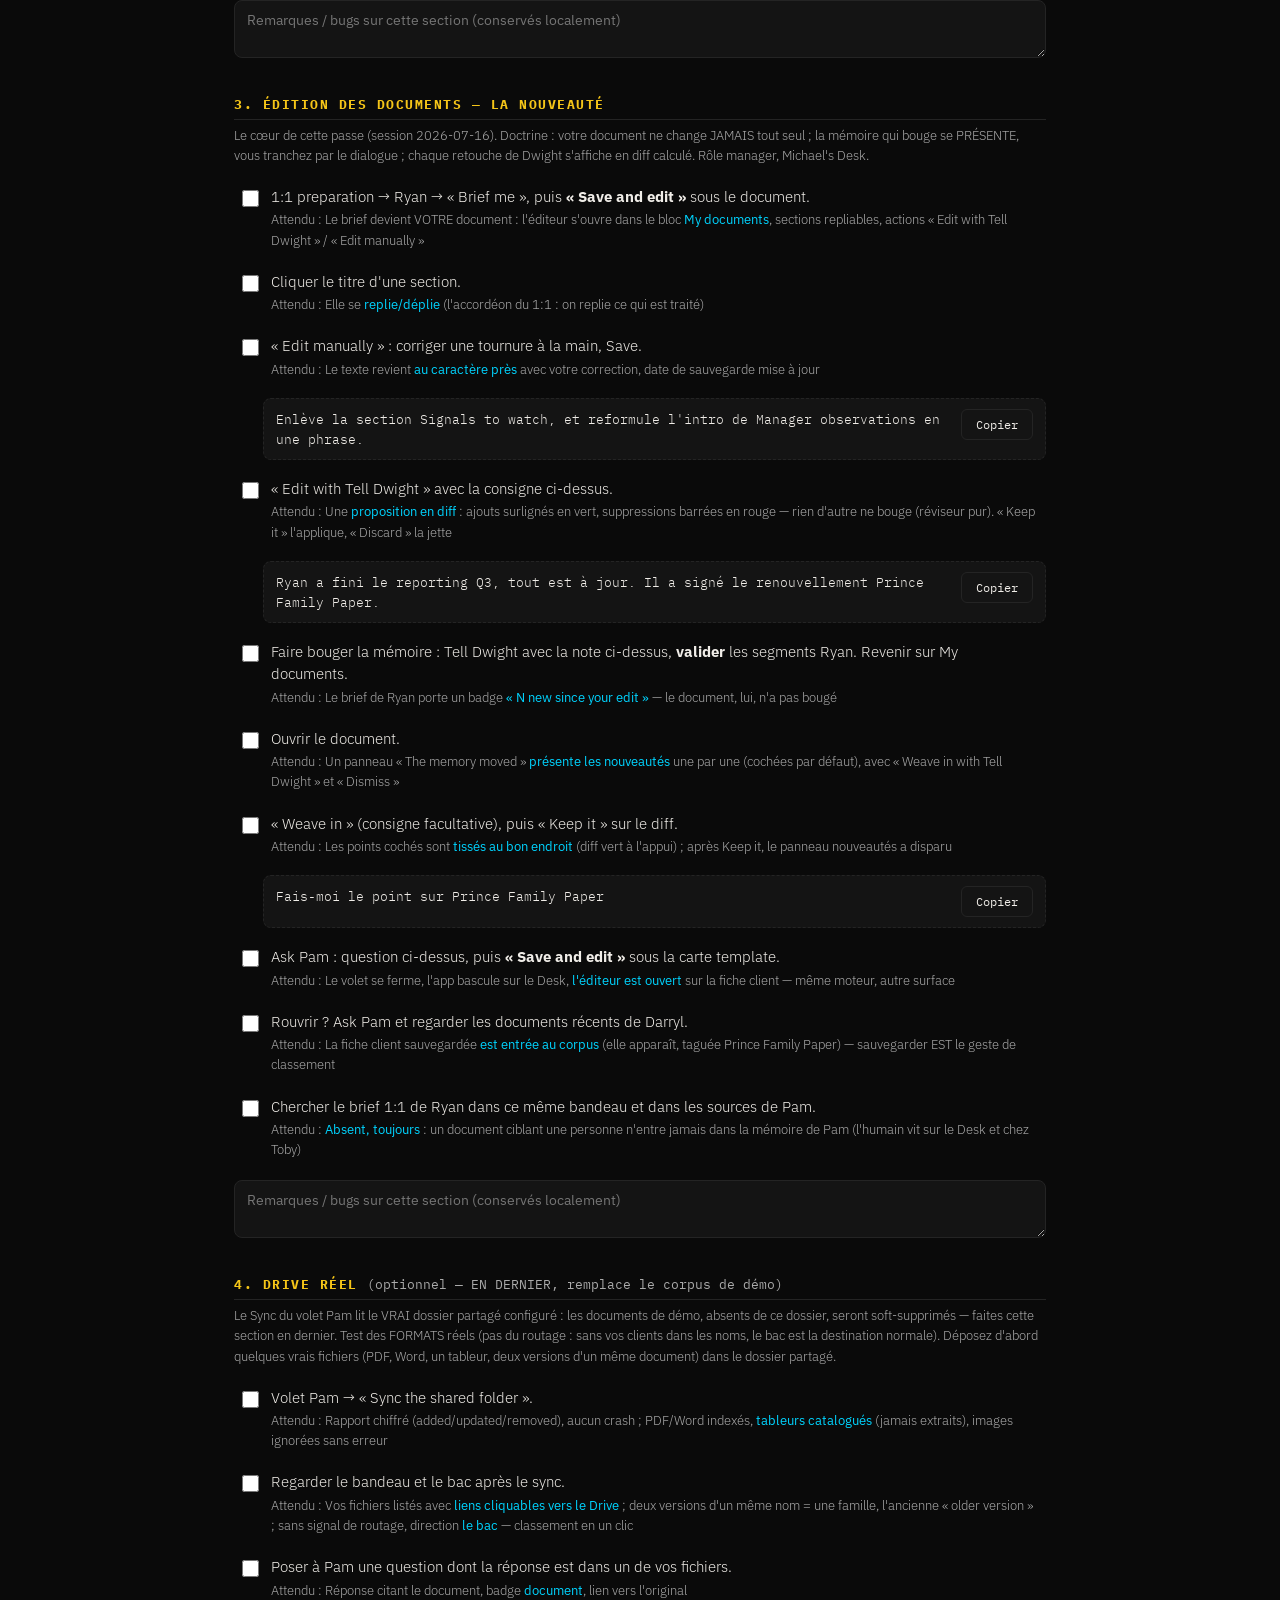
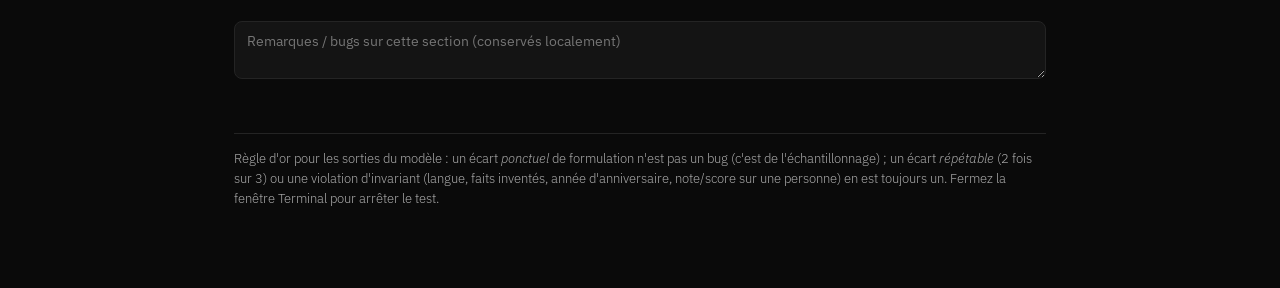
==== commit 3ff13f3f: "docs(qa): checklist v5 - sliding scope, the validated product leaves the list Owner rule (2026-07-16" ====
--- a/frontend/qa.html
+++ b/frontend/qa.html
@@ -65,12 +65,13 @@
 <body>
   <header>
     <h1>SCRANTON<span>_</span> Checklist QA</h1>
-    <p class="sub"><strong>Vous jouerez LES DEUX RÔLES</strong> avec le sélecteur en haut à
-      droite de l'app : le manager (Dashboard, Michael's Desk, Meet Toby) et un équipier
-      (My board, Pretzel Day — choisissez QUI vous êtes avec le menu d'identité).
-      Dwight et Pam sont les boutons flottants en bas, disponibles partout.<br />
+    <p class="sub">Passe v5 (2026-07-16) : ce qui a été validé en QA 1 et 2 est sorti de la
+      checklist (sa non-régression est automatisée) — il reste une <strong>passe éclair</strong>,
+      puis les nouveautés jamais testées : <strong>le volet Pam deux mémoires</strong> (Darryl +
+      historique) et <strong>l'édition des documents</strong>.<br />
       Environnement jetable : la base et la mémoire de ce test sont recréées à
-      chaque lancement, <strong>vos données réelles ne sont jamais touchées</strong>.
+      chaque lancement, <strong>vos données réelles ne sont jamais touchées</strong>
+      (sauf section 4, optionnelle, qui lit votre vrai Drive).
       Faites chaque action dans l'app, cochez si le résultat correspond à l'attendu.
       Un écart = décochez et notez-le dans la zone de remarques de la section.</p>
     <div class="toolbar">
@@ -95,123 +96,67 @@
  * Snippets: {copy: "text"} rendered as a copy-paste block. */
 const SECTIONS = [
   {
-    id: "shell",
-    title: "1. Le shell — un OS, deux rôles",
-    flow: [
-      ["a1", "Au chargement : regarder la fenêtre.", "Barre de fenêtre « SCRANTON - MANAGER VIEW », onglets <strong>Dashboard / Michael's Desk / Meet Toby</strong> (avec avatars) — plus aucun onglet par agent"],
-      ["a2", "En bas de l'écran, partout.", "Deux boutons flottants <strong>+ Tell Dwight</strong> et <strong>? Ask Pam</strong> ; Whisper Jim grisé « V2 »"],
-      ["a3", "Basculer sur « Team member » en haut à droite.", "Un menu d'identité apparaît (qui suis-je), la fenêtre devient « TEAM MEMBER VIEW (nom) » avec My board / Pretzel Day"]
+    id: "smoke",
+    title: "1. Passe éclair — le produit déjà validé",
+    note: "QA 1 et 2 (14-15/07) ont validé le produit recadré ; la non-régression est automatisée (166 tests à chaque commit). On ne revérifie ici que le VIVANT — ce qui dépend du vrai modèle — en 4 points. Rôle manager.",
+    flow: [
+      ["s1", "Au chargement : le shell.", "« SCRANTON - MANAGER VIEW », onglets <strong>Dashboard / Michael's Desk / Meet Toby</strong>, boutons flottants <strong>+ Tell Dwight</strong> / <strong>? Ask Pam</strong> en bas"],
+      { copy: "Lackawanna County Schools confirme 40 caisses de plus sur le contrat cardstock Q3. Ryan s'est endormi en réunion, il a l'air épuisé, ça m'inquiète." },
+      ["s2", "Tell Dwight : envoyer la note ci-dessus, puis <strong>valider</strong> Lackawanna et <strong>rejeter</strong> le segment Ryan.", "Segments <strong>en français</strong>, cold pour le fait / warm pour Ryan, tags lisibles avec confiance en toutes lettres ; cartes validated/rejected, aucune blague TWSS"],
+      { copy: "Pourquoi Ryan est-il épuisé ?" },
+      ["s3", "La porte : poser la question ci-dessus à Ask Pam.", "La mémoire n'a <strong>rien</strong> — le segment rejeté n'existe pas pour Pam"],
+      { copy: "Qu'est-ce que Lackawanna nous a confirmé pour le Q3 ?" },
+      ["s4", "Poser la question ci-dessus.", "Réponse française exacte, citation [n], <strong>seules les sources citées</strong> s'affichent"]
     ]
   },
   {
-    id: "dwight",
-    title: "2. Tell Dwight — l'action de capture",
-    note: "Rôle manager. Cliquez « + Tell Dwight » : tout se passe dans le panneau.",
-    flow: [
-      { copy: "Réunion du matin : Lackawanna County Schools confirme 40 caisses de plus sur le contrat cardstock Q3, livraison avancée au 5 septembre. J'ai promis un devis révisé à Stone & Son pour vendredi. Ryan s'est endormi en réunion, il a l'air épuisé depuis deux semaines, ça m'inquiète." },
-      ["d1", "Coller et envoyer la note ci-dessus.", "3 segments environ, <strong>en français</strong>, cold pour les faits / warm pour Ryan (sensibilité élevée)"],
-      ["d2", "Regarder les tags des segments.", "<strong>Des noms lisibles</strong> : « Lackawanna County Schools », « Ryan », « Commitment » — et la confiance en toutes lettres : <strong>✓ sure</strong> ou <strong>? to check</strong> (orange). Plus jamais de team_member#1"],
-      ["d3", "Après l'envoi : regarder la zone de saisie.", "Elle est passée <strong>SOUS les propositions</strong> et dit « Anything else to tell Dwight? »"],
-      ["d4", "Décider : validez Lackawanna et le devis, <strong>rejetez</strong> le segment Ryan (Reject → Forget it).", "Les cartes passent en validated/rejected. <strong>AUCUNE carte TWSS</strong> : les célébrations sont en pause en attendant leur refonte (session dédiée)"],
-      { copy: "bon ben c'est réglé finalement" },
-      ["d5", "Envoyer la note vague ci-dessus.", "UNE question de clarification en français, ton Dwight ; si votre réponse reste vague, Dwight repose UNE question (le dialogue boucle) ; une réponse précise produit des segments"],
-      { copy: "En discutant avec Oscar j'ai appris que son anniversaire est le 12 mars et qu'il adore le triathlon." },
-      ["d6", "Envoyer la note ci-dessus.", "Aucun segment ni suggestion sur l'info perso, mais Dwight <strong>le dit</strong> : une bulle du genre « ça reste privé, c'est à Oscar de le partager dans son espace » — sans répéter le détail"]
+    id: "darryl",
+    title: "2. Le volet Pam — deux mémoires et l'historique",
+    note: "JAMAIS passé en QA : Darryl l'archiviste et l'historique du volet ont été livrés après votre QA 2. Le seed plante 4 documents : la famille Contrat papier recyclé (V1 + V2_DEF) chez Prince Family Paper, un tableur Lackawanna catalogué, et des notes d'entrepôt au bac. Ouvrez ? Ask Pam.",
+    flow: [
+      ["da1", "Regarder le bandeau sous l'en-tête du volet.", "Les <strong>5 dernières notes Dwight</strong> (extrait + compteur « validés/total » + date) AU-DESSUS des <strong>documents récents de Darryl</strong> (badges de classement) + le bouton Sync"],
+      ["da2", "Cliquer « Show more », puis fermer et rouvrir le volet.", "Chaque clic déplie <strong>10 de plus</strong> par mémoire (le bouton disparaît à l'épuisement) ; à la réouverture, tout est <strong>replié à 5</strong>"],
+      ["da3", "La ligne « 1 document not filed - open the bin » : ouvrir le bac et classer les notes d'entrepôt vers un client.", "Le badge « not filed » devient un menu, <strong>un clic classe</strong>, le document sort du bac avec son nouveau tag"],
+      { copy: "Que dit le contrat papier recyclé signé avec Prince Family Paper ?" },
+      ["da4", "Poser la question ci-dessus.", "Réponse groundée citant le document avec badge <strong>document</strong> (nom du fichier) — et c'est la <strong>V2_DEF qui répond</strong>, jamais la V1 (une famille, une voix)"],
+      { copy: "Toutes les versions du contrat papier recyclé" },
+      ["da5", "Poser la question ci-dessus (route déterministe, zéro LLM).", "Les <strong>DEUX versions listées</strong>, l'ancienne marquée « older version »"],
+      ["da6", "Chercher le tableur Lackawanna (bandeau ou question à Pam).", "Il existe par <strong>nom, dossier, date</strong> (catalogué) — son contenu n'est jamais extrait ni cité"]
     ]
   },
   {
-    id: "gate",
-    title: "3. La porte de validation — LE test",
-    note: "Rien n'entre dans la mémoire sans validation. On utilise les décisions de la section 2.",
-    flow: [
-      { copy: "Pourquoi Ryan est-il épuisé ?" },
-      ["g1", "Poser la question ci-dessus à Ask Pam (segment Ryan REJETÉ en 2).", "Pam dit que la mémoire n'a <strong>rien</strong> là-dessus — le rejeté n'existe pas pour elle"],
-      { copy: "Qu'est-ce que Lackawanna nous a confirmé pour le Q3 ?" },
-      ["g2", "Poser la question ci-dessus (segments VALIDÉS en 2).", "Réponse française exacte avec citation [n] et sources datées — <strong>seules les sources réellement citées [n] apparaissent</strong>, plus jamais 10 extraits hors sujet"]
+    id: "editing",
+    title: "3. Édition des documents — LA nouveauté",
+    note: "Le cœur de cette passe (session 2026-07-16). Doctrine : votre document ne change JAMAIS tout seul ; la mémoire qui bouge se PRÉSENTE, vous tranchez par le dialogue ; chaque retouche de Dwight s'affiche en diff calculé. Rôle manager, Michael's Desk.",
+    flow: [
+      ["e1", "1:1 preparation → Ryan → « Brief me », puis <strong>« Save and edit »</strong> sous le document.", "Le brief devient VOTRE document : l'éditeur s'ouvre dans le bloc <strong>My documents</strong>, sections repliables, actions « Edit with Tell Dwight » / « Edit manually »"],
+      ["e2", "Cliquer le titre d'une section.", "Elle se <strong>replie/déplie</strong> (l'accordéon du 1:1 : on replie ce qui est traité)"],
+      ["e3", "« Edit manually » : corriger une tournure à la main, Save.", "Le texte revient <strong>au caractère près</strong> avec votre correction, date de sauvegarde mise à jour"],
+      { copy: "Enlève la section Signals to watch, et reformule l'intro de Manager observations en une phrase." },
+      ["e4", "« Edit with Tell Dwight » avec la consigne ci-dessus.", "Une <strong>proposition en diff</strong> : ajouts surlignés en vert, suppressions barrées en rouge — rien d'autre ne bouge (réviseur pur). « Keep it » l'applique, « Discard » la jette"],
+      { copy: "Ryan a fini le reporting Q3, tout est à jour. Il a signé le renouvellement Prince Family Paper." },
+      ["e5", "Faire bouger la mémoire : Tell Dwight avec la note ci-dessus, <strong>valider</strong> les segments Ryan. Revenir sur My documents.", "Le brief de Ryan porte un badge <strong>« N new since your edit »</strong> — le document, lui, n'a pas bougé"],
+      ["e6", "Ouvrir le document.", "Un panneau « The memory moved » <strong>présente les nouveautés</strong> une par une (cochées par défaut), avec « Weave in with Tell Dwight » et « Dismiss »"],
+      ["e7", "« Weave in » (consigne facultative), puis « Keep it » sur le diff.", "Les points cochés sont <strong>tissés au bon endroit</strong> (diff vert à l'appui) ; après Keep it, le panneau nouveautés a disparu"],
+      { copy: "Fais-moi le point sur Prince Family Paper" },
+      ["e8", "Ask Pam : question ci-dessus, puis <strong>« Save and edit »</strong> sous la carte template.", "Le volet se ferme, l'app bascule sur le Desk, <strong>l'éditeur est ouvert</strong> sur la fiche client — même moteur, autre surface"],
+      ["e9", "Rouvrir ? Ask Pam et regarder les documents récents de Darryl.", "La fiche client sauvegardée <strong>est entrée au corpus</strong> (elle apparaît, taguée Prince Family Paper) — sauvegarder EST le geste de classement"],
+      ["e10", "Chercher le brief 1:1 de Ryan dans ce même bandeau et dans les sources de Pam.", "<strong>Absent, toujours</strong> : un document ciblant une personne n'entre jamais dans la mémoire de Pam (l'humain vit sur le Desk et chez Toby)"]
     ]
   },
   {
-    id: "pam",
-    title: "4. Ask Pam — Q&A et templates servis",
-    note: "Le cœur du recadrage : les summaries ne sont plus un écran, Pam les SERT quand la question s'y prête.",
-    flow: [
-      { copy: "Fais-moi le point sur Prince Family Paper" },
-      ["p1", "Question LARGE nommant UN client.", "Pam sert une <strong>carte template CLIENT - PRINCE FAMILY PAPER</strong> : sections, sources, bouton « Adjust with Dwight ». Le mot « file » n'apparaît nulle part"],
-      { copy: "Tout savoir sur Ryan" },
-      ["p2", "Question large nommant UN MEMBRE de l'équipe.", "Pam <strong>redirige poliment</strong> : les personnes, c'est Meet Toby et Michael's Desk — <strong>zéro source</strong>, aucun bruit"],
-      ["p3", "Cliquer « Adjust with Dwight » sous une carte.", "Le panneau Dwight s'ouvre : les retouches passent par lui, c'est vous qui décidez (le contexte du document arrivera avec la session Édition)"],
-      { copy: "Le point sur Ryan et Kelly" },
-      ["p4", "Question large nommant DEUX membres.", "Pam liste <strong>leurs projets/clients communs</strong> (mémoire validée, cold), avec les extraits à l'appui — ou un vide honnête s'ils ne partagent rien"],
-      { copy: "What did we promise to Stone & Son?" },
-      ["p5", "Question PRÉCISE en anglais.", "Q&A groundée <strong>en anglais</strong>, pas de template — la langue suit la question"]
-    ]
-  },
-  {
-    id: "member",
-    title: "5. Vue équipier — My board et Pretzel Day",
-    note: "Basculer sur « Team member », choisir Ryan comme identité.",
-    flow: [
-      ["m1", "Ouvrir My board.", "Sa carte Pretzel du jour, son « About me », le renvoi vers Pretzel Day — et une note honnête : notes/actions perso = V2"],
-      ["m2", "Ouvrir Pretzel Day : faire un check-in avec une note (ex : « grosse semaine, je dors mal »).", "Palette 6 niveaux, <strong>aucun sélecteur de membre</strong> (c'est VOTRE humeur), confirmation sobre « Recorded. Thanks for saying it. » et votre historique 30 jours mis à jour — <strong>pas de blague TWSS</strong> (célébrations en pause)"],
-      ["m3", "Bloc « About me - shared on purpose » : remplir anniversaire (jour+mois) et goûts, sauvegarder.", "Mention explicite « visible par votre manager, et lui seul » ; <strong>aucun champ année</strong>"],
-      ["m4", "Changer d'identité (ex : Kelly) et revenir.", "Le formulaire montre les données de Kelly, pas celles de Ryan : chacun chez soi"]
-    ]
-  },
-  {
-    id: "dashboard",
-    title: "6. Dashboard manager + Maire",
-    note: "Rebasculer en rôle Manager.",
-    flow: [
-      ["b1", "Regarder les 3 cartes du haut, cliquer la carte <strong>Weak signals</strong>.", "Team (effectif), Projects, Weak signals en rouge « open Meet Toby → » — <strong>le clic ouvre Meet Toby</strong> directement"],
-      ["b2", "Le moodboard de la semaine.", "Une ligne par personne avec ses pastilles du moment (dont VOTRE check-in de l'étape 5) et un lien « signals → »"],
-      ["b3", "Dans Pretzel Day (équipier), mettre l'anniversaire de Stanley à AUJOURD'HUI, puis recharger la page en manager.", "<strong>RIEN ne se passe</strong> : Maire de Scranton est en pause avec les célébrations (ni popin, ni carte rituel) — la refonte festive viendra en session dédiée"]
-    ]
-  },
-  {
-    id: "desk",
-    title: "7. Michael's Desk — 1:1 et réunions",
-    flow: [
-      ["k1", "« Draft the agenda » (réunion d'équipe).", "Sections remplies avec citations [n] et sources — dont vos segments validés de l'étape 2"],
-      ["k2", "1:1 preparation : choisir Ryan → « Brief me ».", "Le portrait complet de Ryan pour la conversation, sources datées"],
-      ["k3", "« Annual review material » sur Ryan.", "De la <strong>matière à discussion</strong>, jamais un verdict ni une note"],
-      ["k4", "Les liens d'export sous un document généré.", "Le .md et le .html imprimable téléchargent le document tel quel"]
-    ]
-  },
-  {
-    id: "toby",
-    title: "8. Meet Toby — en leurs mots",
-    note: "Rappel : le manager n'a pas (encore) d'identité propre dans le POC — tous les noms listés sont des équipiers. L'identité manager/admin et l'onboarding d'équipe sont cadrés au backlog.",
-    flow: [
-      ["t1", "Les signaux faibles en haut.", "Ryan (humeurs du seed) et Val (silence) ressortent, formulations factuelles et datées"],
-      ["t2", "La carte de Ryan, section citations.", "VOTRE note de check-in de l'étape 5 y est, <strong>citée et datée</strong> (« grosse semaine, je dors mal ») — plus seulement des pastilles"],
-      ["t3", "Les infos déclarées sous chaque carte.", "L'anniversaire/goûts saisis dans Pretzel Day apparaissent en chips ; qui n'a rien partagé : « that's their right » ; le manager ne peut RIEN y modifier"],
-      ["t4", "Chercher un score, une note, un classement.", "<strong>Aucun</strong>, nulle part"]
-    ]
-  },
-  {
-    id: "gone",
-    title: "9. Ce qui doit avoir DISPARU (checks négatifs)",
-    note: "Le recadrage a supprimé des choses : vérifier qu'elles ne reviennent pas.",
-    flow: [
-      ["n1", "Chercher un onglet « Team » ou « Smart Summaries ».", "<strong>Ils n'existent plus</strong> — le member-owned vit dans Pretzel Day, les templates dans Pam et Michael's Desk"],
-      ["n2", "En rôle manager : chercher un moyen de saisir l'humeur ou le profil de quelqu'un d'autre.", "<strong>Impossible</strong> — la saisie par procuration est abolie"],
-      ["n3", "Chercher le mot « file » dans les titres et libellés.", "Absent partout"],
-      ["n4", "Chercher un tag cryptique type team_member#1 ou view:commitment.", "Absent : noms résolus et libellés humains uniquement"]
-    ]
-  },
-  {
     id: "gdrive",
-    title: "10. Google Drive <span class=\"optional\">(optionnel — utilise votre vrai Drive)</span>",
-    note: "Lit le dossier Drive configuré ; les segments arrivent dans CETTE base jetable. Décision produit (2026-07-14) : les documents préexistants (rapports, devis, livrables) deviendront de la matière DIRECTE pour Pam — le RAG documentaire, session dédiée à venir. En attendant, l'ingestion passe encore par la porte de validation.",
-    flow: [
-      { gdrive: true },
-      ["v1", "Cliquer le bouton ci-dessus.", "Documents comptés, entrées créées, 0 failure (PDF/images ignorés sans erreur)"],
-      ["v2", "Poser à Pam une question sur ces documents SANS rien valider.", "<strong>Rien en mémoire</strong> pour l'instant : comportement transitoire jusqu'à la session RAG documentaire (voir la note de section)"]
+    title: "4. Drive réel <span class=\"optional\">(optionnel — EN DERNIER, remplace le corpus de démo)</span>",
+    note: "Le Sync du volet Pam lit le VRAI dossier partagé configuré : les documents de démo, absents de ce dossier, seront soft-supprimés — faites cette section en dernier. Test des FORMATS réels (pas du routage : sans vos clients dans les noms, le bac est la destination normale). Déposez d'abord quelques vrais fichiers (PDF, Word, un tableur, deux versions d'un même document) dans le dossier partagé.",
+    flow: [
+      ["v1", "Volet Pam → « Sync the shared folder ».", "Rapport chiffré (added/updated/removed), aucun crash ; PDF/Word indexés, <strong>tableurs catalogués</strong> (jamais extraits), images ignorées sans erreur"],
+      ["v2", "Regarder le bandeau et le bac après le sync.", "Vos fichiers listés avec <strong>liens cliquables vers le Drive</strong> ; deux versions d'un même nom = une famille, l'ancienne « older version » ; sans signal de routage, direction <strong>le bac</strong> — classement en un clic"],
+      ["v3", "Poser à Pam une question dont la réponse est dans un de vos fichiers.", "Réponse citant le document, badge <strong>document</strong>, lien vers l'original"]
     ]
   }
 ];
 
-const STORE_KEY = "scranton-qa-v4";
+const STORE_KEY = "scranton-qa-v5";
 const state = JSON.parse(localStorage.getItem(STORE_KEY) || "{}");
 const save = () => localStorage.setItem(STORE_KEY, JSON.stringify(state));
 
@@ -246,14 +191,6 @@
               <button data-copy="${esc(step.copy)}">Copier</button>
             </div>`;
         }
-        if (step.gdrive) {
-          return `
-            <div class="snippet">
-              <p>POST /api/v1/ingest/gdrive : lance l'ingestion du dossier Drive configuré.</p>
-              <button id="gdrive-run">Lancer l'ingestion</button>
-            </div>
-            <div class="gdrive-result" id="gdrive-result"></div>`;
-        }
         return "";
       }).join("")}
       <textarea class="notes" data-section="${section.id}"
@@ -297,22 +234,6 @@
     target.textContent = "Copié !";
     target.classList.add("copied");
     setTimeout(() => { target.textContent = "Copier"; target.classList.remove("copied"); }, 1500);
-  }
-  if (target.id === "gdrive-run") {
-    target.disabled = true;
-    const box = document.getElementById("gdrive-result");
-    box.textContent = "Ingestion en cours (Dwight lit vos documents)...";
-    try {
-      const response = await fetch("/api/v1/ingest/gdrive", { method: "POST" });
-      const body = await response.json();
-      box.textContent = response.ok
-        ? JSON.stringify(body, null, 2)
-        : `Erreur ${response.status} : ${body.detail || ""}`;
-    } catch (error) {
-      box.textContent = `Erreur : ${error.message}`;
-    } finally {
-      target.disabled = false;
-    }
   }
 });
 
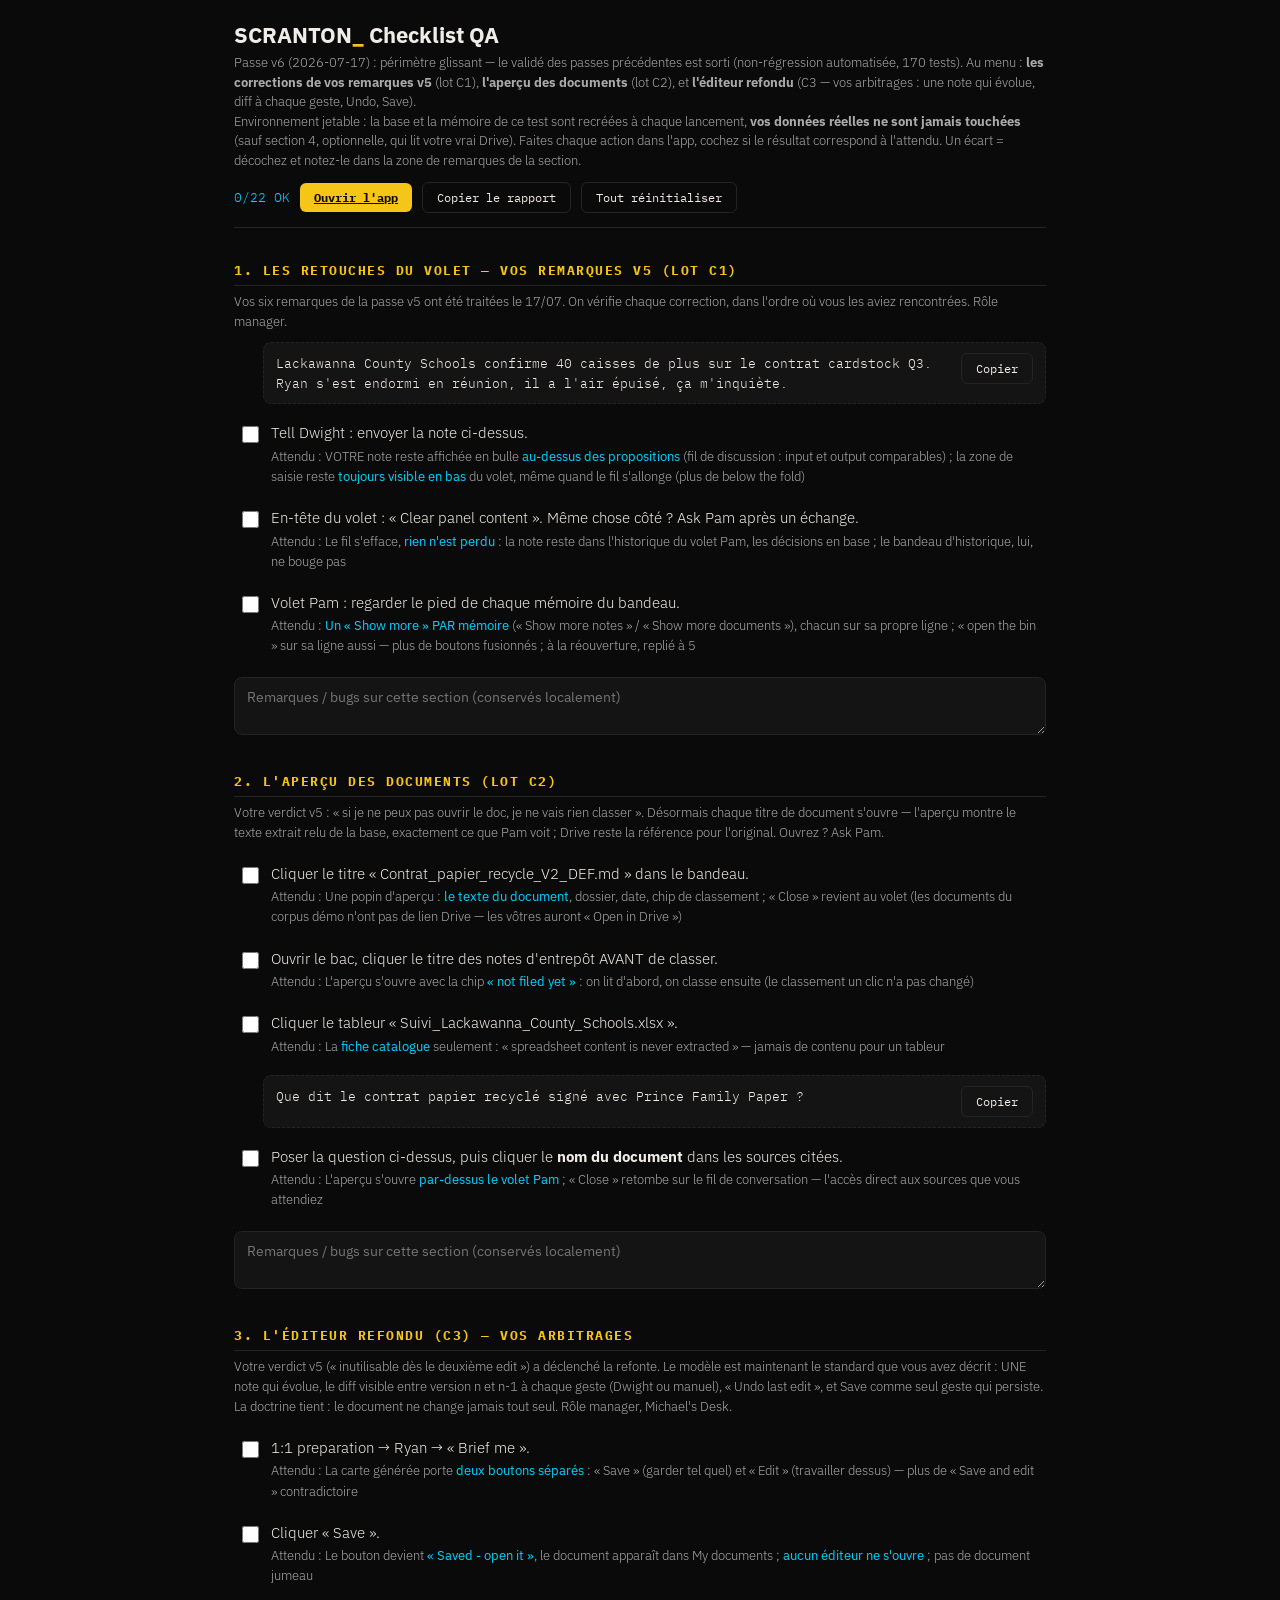
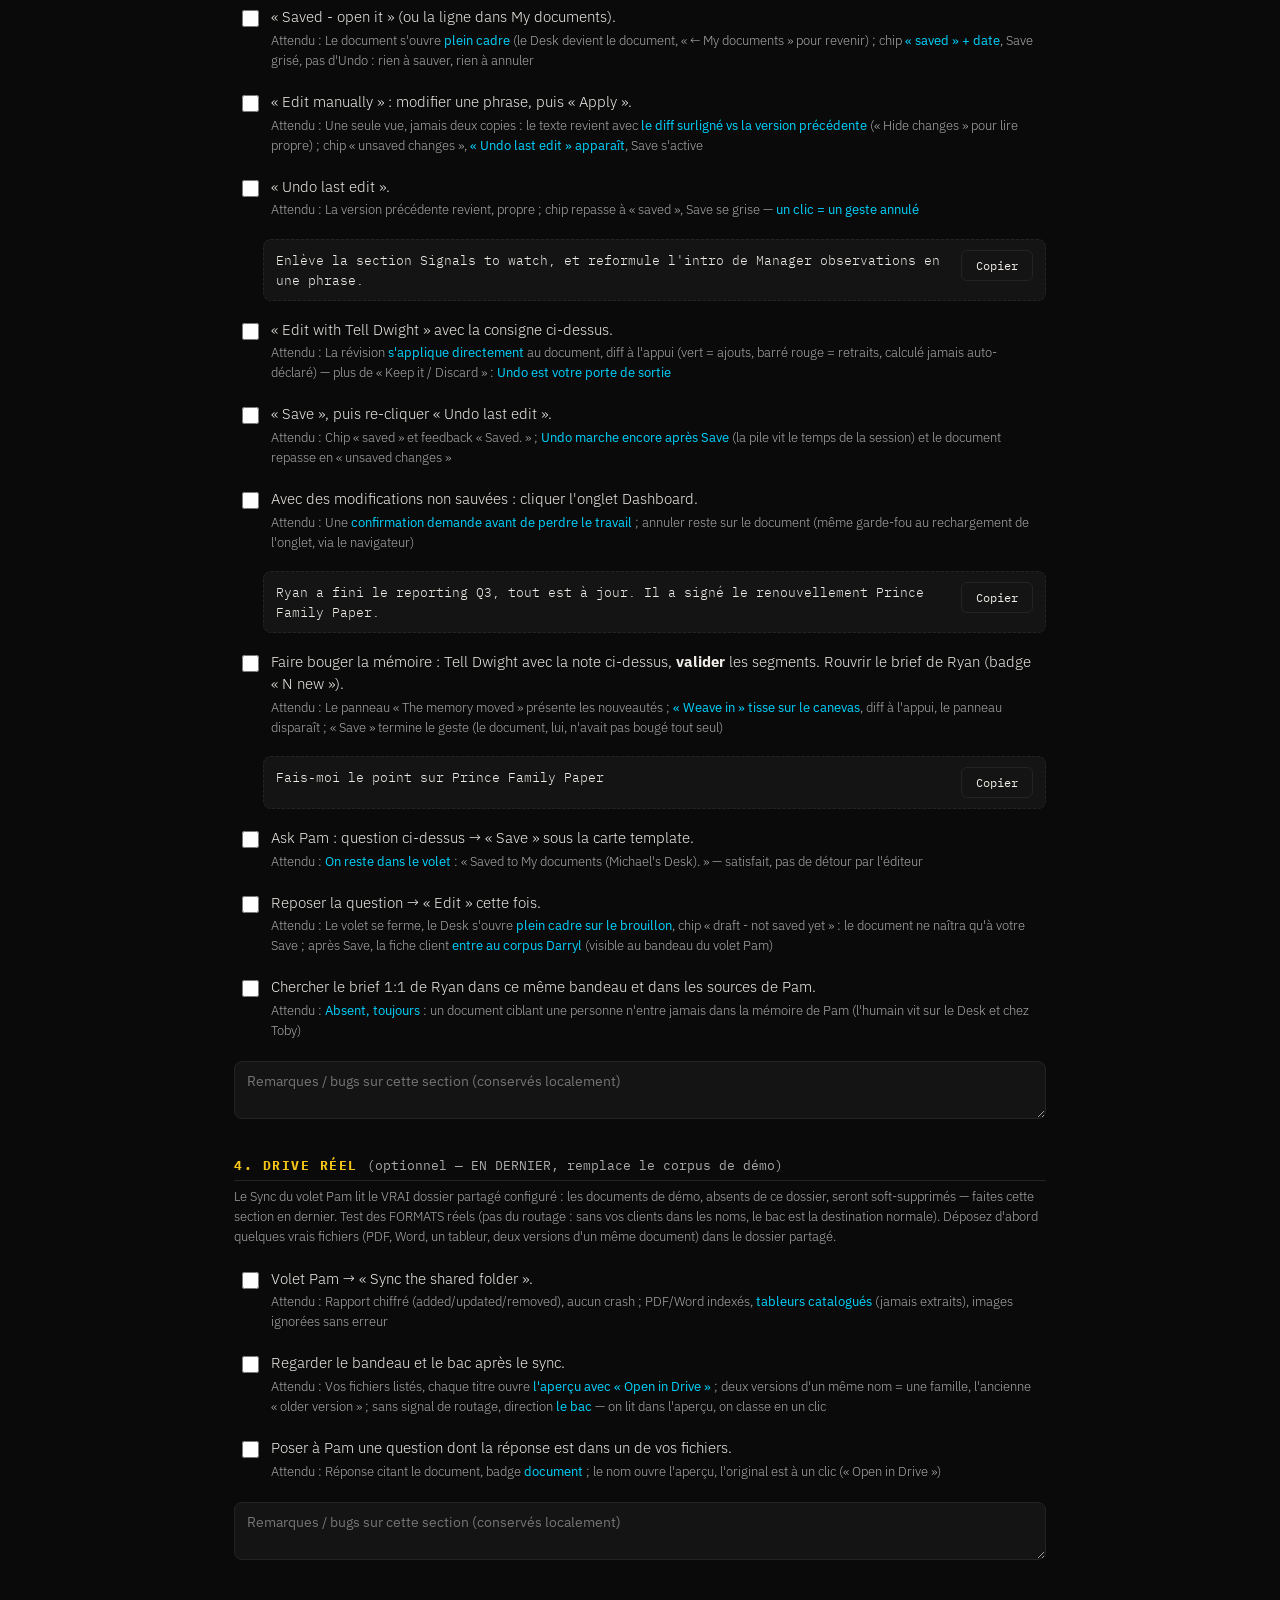
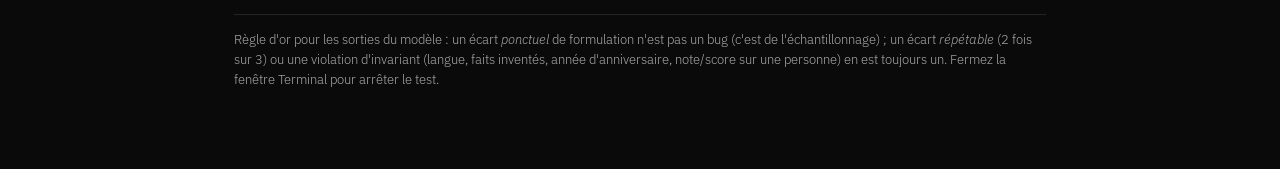
==== commit 9c064144: "docs(qa): checklist v6 - the C1/C2 fixes and the redesigned editor Sliding scope (owner's rule): the" ====
--- a/frontend/qa.html
+++ b/frontend/qa.html
@@ -65,10 +65,11 @@
 <body>
   <header>
     <h1>SCRANTON<span>_</span> Checklist QA</h1>
-    <p class="sub">Passe v5 (2026-07-16) : ce qui a été validé en QA 1 et 2 est sorti de la
-      checklist (sa non-régression est automatisée) — il reste une <strong>passe éclair</strong>,
-      puis les nouveautés jamais testées : <strong>le volet Pam deux mémoires</strong> (Darryl +
-      historique) et <strong>l'édition des documents</strong>.<br />
+    <p class="sub">Passe v6 (2026-07-17) : périmètre glissant — le validé des passes précédentes
+      est sorti (non-régression automatisée, 170 tests). Au menu : <strong>les corrections de vos
+      remarques v5</strong> (lot C1), <strong>l'aperçu des documents</strong> (lot C2), et
+      <strong>l'éditeur refondu</strong> (C3 — vos arbitrages : une note qui évolue, diff à chaque
+      geste, Undo, Save).<br />
       Environnement jetable : la base et la mémoire de ce test sont recréées à
       chaque lancement, <strong>vos données réelles ne sont jamais touchées</strong>
       (sauf section 4, optionnelle, qui lit votre vrai Drive).
@@ -96,52 +97,48 @@
  * Snippets: {copy: "text"} rendered as a copy-paste block. */
 const SECTIONS = [
   {
-    id: "smoke",
-    title: "1. Passe éclair — le produit déjà validé",
-    note: "QA 1 et 2 (14-15/07) ont validé le produit recadré ; la non-régression est automatisée (166 tests à chaque commit). On ne revérifie ici que le VIVANT — ce qui dépend du vrai modèle — en 4 points. Rôle manager.",
-    flow: [
-      ["s1", "Au chargement : le shell.", "« SCRANTON - MANAGER VIEW », onglets <strong>Dashboard / Michael's Desk / Meet Toby</strong>, boutons flottants <strong>+ Tell Dwight</strong> / <strong>? Ask Pam</strong> en bas"],
+    id: "c1",
+    title: "1. Les retouches du volet — vos remarques v5 (lot C1)",
+    note: "Vos six remarques de la passe v5 ont été traitées le 17/07. On vérifie chaque correction, dans l'ordre où vous les aviez rencontrées. Rôle manager.",
+    flow: [
       { copy: "Lackawanna County Schools confirme 40 caisses de plus sur le contrat cardstock Q3. Ryan s'est endormi en réunion, il a l'air épuisé, ça m'inquiète." },
-      ["s2", "Tell Dwight : envoyer la note ci-dessus, puis <strong>valider</strong> Lackawanna et <strong>rejeter</strong> le segment Ryan.", "Segments <strong>en français</strong>, cold pour le fait / warm pour Ryan, tags lisibles avec confiance en toutes lettres ; cartes validated/rejected, aucune blague TWSS"],
-      { copy: "Pourquoi Ryan est-il épuisé ?" },
-      ["s3", "La porte : poser la question ci-dessus à Ask Pam.", "La mémoire n'a <strong>rien</strong> — le segment rejeté n'existe pas pour Pam"],
-      { copy: "Qu'est-ce que Lackawanna nous a confirmé pour le Q3 ?" },
-      ["s4", "Poser la question ci-dessus.", "Réponse française exacte, citation [n], <strong>seules les sources citées</strong> s'affichent"]
+      ["c1a", "Tell Dwight : envoyer la note ci-dessus.", "VOTRE note reste affichée en bulle <strong>au-dessus des propositions</strong> (fil de discussion : input et output comparables) ; la zone de saisie reste <strong>toujours visible en bas</strong> du volet, même quand le fil s'allonge (plus de below the fold)"],
+      ["c1b", "En-tête du volet : « Clear panel content ». Même chose côté ? Ask Pam après un échange.", "Le fil s'efface, <strong>rien n'est perdu</strong> : la note reste dans l'historique du volet Pam, les décisions en base ; le bandeau d'historique, lui, ne bouge pas"],
+      ["c1c", "Volet Pam : regarder le pied de chaque mémoire du bandeau.", "<strong>Un « Show more » PAR mémoire</strong> (« Show more notes » / « Show more documents »), chacun sur sa propre ligne ; « open the bin » sur sa ligne aussi — plus de boutons fusionnés ; à la réouverture, replié à 5"]
     ]
   },
   {
-    id: "darryl",
-    title: "2. Le volet Pam — deux mémoires et l'historique",
-    note: "JAMAIS passé en QA : Darryl l'archiviste et l'historique du volet ont été livrés après votre QA 2. Le seed plante 4 documents : la famille Contrat papier recyclé (V1 + V2_DEF) chez Prince Family Paper, un tableur Lackawanna catalogué, et des notes d'entrepôt au bac. Ouvrez ? Ask Pam.",
-    flow: [
-      ["da1", "Regarder le bandeau sous l'en-tête du volet.", "Les <strong>5 dernières notes Dwight</strong> (extrait + compteur « validés/total » + date) AU-DESSUS des <strong>documents récents de Darryl</strong> (badges de classement) + le bouton Sync"],
-      ["da2", "Cliquer « Show more », puis fermer et rouvrir le volet.", "Chaque clic déplie <strong>10 de plus</strong> par mémoire (le bouton disparaît à l'épuisement) ; à la réouverture, tout est <strong>replié à 5</strong>"],
-      ["da3", "La ligne « 1 document not filed - open the bin » : ouvrir le bac et classer les notes d'entrepôt vers un client.", "Le badge « not filed » devient un menu, <strong>un clic classe</strong>, le document sort du bac avec son nouveau tag"],
+    id: "c2",
+    title: "2. L'aperçu des documents (lot C2)",
+    note: "Votre verdict v5 : « si je ne peux pas ouvrir le doc, je ne vais rien classer ». Désormais chaque titre de document s'ouvre — l'aperçu montre le texte extrait relu de la base, exactement ce que Pam voit ; Drive reste la référence pour l'original. Ouvrez ? Ask Pam.",
+    flow: [
+      ["p1", "Cliquer le titre « Contrat_papier_recycle_V2_DEF.md » dans le bandeau.", "Une popin d'aperçu : <strong>le texte du document</strong>, dossier, date, chip de classement ; « Close » revient au volet (les documents du corpus démo n'ont pas de lien Drive — les vôtres auront « Open in Drive »)"],
+      ["p2", "Ouvrir le bac, cliquer le titre des notes d'entrepôt AVANT de classer.", "L'aperçu s'ouvre avec la chip <strong>« not filed yet »</strong> : on lit d'abord, on classe ensuite (le classement un clic n'a pas changé)"],
+      ["p3", "Cliquer le tableur « Suivi_Lackawanna_County_Schools.xlsx ».", "La <strong>fiche catalogue</strong> seulement : « spreadsheet content is never extracted » — jamais de contenu pour un tableur"],
       { copy: "Que dit le contrat papier recyclé signé avec Prince Family Paper ?" },
-      ["da4", "Poser la question ci-dessus.", "Réponse groundée citant le document avec badge <strong>document</strong> (nom du fichier) — et c'est la <strong>V2_DEF qui répond</strong>, jamais la V1 (une famille, une voix)"],
-      { copy: "Toutes les versions du contrat papier recyclé" },
-      ["da5", "Poser la question ci-dessus (route déterministe, zéro LLM).", "Les <strong>DEUX versions listées</strong>, l'ancienne marquée « older version »"],
-      ["da6", "Chercher le tableur Lackawanna (bandeau ou question à Pam).", "Il existe par <strong>nom, dossier, date</strong> (catalogué) — son contenu n'est jamais extrait ni cité"]
+      ["p4", "Poser la question ci-dessus, puis cliquer le <strong>nom du document</strong> dans les sources citées.", "L'aperçu s'ouvre <strong>par-dessus le volet Pam</strong> ; « Close » retombe sur le fil de conversation — l'accès direct aux sources que vous attendiez"]
     ]
   },
   {
     id: "editing",
-    title: "3. Édition des documents — LA nouveauté",
-    note: "Le cœur de cette passe (session 2026-07-16). Doctrine : votre document ne change JAMAIS tout seul ; la mémoire qui bouge se PRÉSENTE, vous tranchez par le dialogue ; chaque retouche de Dwight s'affiche en diff calculé. Rôle manager, Michael's Desk.",
-    flow: [
-      ["e1", "1:1 preparation → Ryan → « Brief me », puis <strong>« Save and edit »</strong> sous le document.", "Le brief devient VOTRE document : l'éditeur s'ouvre dans le bloc <strong>My documents</strong>, sections repliables, actions « Edit with Tell Dwight » / « Edit manually »"],
-      ["e2", "Cliquer le titre d'une section.", "Elle se <strong>replie/déplie</strong> (l'accordéon du 1:1 : on replie ce qui est traité)"],
-      ["e3", "« Edit manually » : corriger une tournure à la main, Save.", "Le texte revient <strong>au caractère près</strong> avec votre correction, date de sauvegarde mise à jour"],
+    title: "3. L'éditeur refondu (C3) — vos arbitrages",
+    note: "Votre verdict v5 (« inutilisable dès le deuxième edit ») a déclenché la refonte. Le modèle est maintenant le standard que vous avez décrit : UNE note qui évolue, le diff visible entre version n et n-1 à chaque geste (Dwight ou manuel), « Undo last edit », et Save comme seul geste qui persiste. La doctrine tient : le document ne change jamais tout seul. Rôle manager, Michael's Desk.",
+    flow: [
+      ["e1", "1:1 preparation → Ryan → « Brief me ».", "La carte générée porte <strong>deux boutons séparés</strong> : « Save » (garder tel quel) et « Edit » (travailler dessus) — plus de « Save and edit » contradictoire"],
+      ["e2", "Cliquer « Save ».", "Le bouton devient <strong>« Saved - open it »</strong>, le document apparaît dans My documents ; <strong>aucun éditeur ne s'ouvre</strong> ; pas de document jumeau"],
+      ["e3", "« Saved - open it » (ou la ligne dans My documents).", "Le document s'ouvre <strong>plein cadre</strong> (le Desk devient le document, « ← My documents » pour revenir) ; chip <strong>« saved » + date</strong>, Save grisé, pas d'Undo : rien à sauver, rien à annuler"],
+      ["e4", "« Edit manually » : modifier une phrase, puis « Apply ».", "Une seule vue, jamais deux copies : le texte revient avec <strong>le diff surligné vs la version précédente</strong> (« Hide changes » pour lire propre) ; chip « unsaved changes », <strong>« Undo last edit » apparaît</strong>, Save s'active"],
+      ["e5", "« Undo last edit ».", "La version précédente revient, propre ; chip repasse à « saved », Save se grise — <strong>un clic = un geste annulé</strong>"],
       { copy: "Enlève la section Signals to watch, et reformule l'intro de Manager observations en une phrase." },
-      ["e4", "« Edit with Tell Dwight » avec la consigne ci-dessus.", "Une <strong>proposition en diff</strong> : ajouts surlignés en vert, suppressions barrées en rouge — rien d'autre ne bouge (réviseur pur). « Keep it » l'applique, « Discard » la jette"],
+      ["e6", "« Edit with Tell Dwight » avec la consigne ci-dessus.", "La révision <strong>s'applique directement</strong> au document, diff à l'appui (vert = ajouts, barré rouge = retraits, calculé jamais auto-déclaré) — plus de « Keep it / Discard » : <strong>Undo est votre porte de sortie</strong>"],
+      ["e7", "« Save », puis re-cliquer « Undo last edit ».", "Chip « saved » et feedback « Saved. » ; <strong>Undo marche encore après Save</strong> (la pile vit le temps de la session) et le document repasse en « unsaved changes »"],
+      ["e8", "Avec des modifications non sauvées : cliquer l'onglet Dashboard.", "Une <strong>confirmation demande avant de perdre le travail</strong> ; annuler reste sur le document (même garde-fou au rechargement de l'onglet, via le navigateur)"],
       { copy: "Ryan a fini le reporting Q3, tout est à jour. Il a signé le renouvellement Prince Family Paper." },
-      ["e5", "Faire bouger la mémoire : Tell Dwight avec la note ci-dessus, <strong>valider</strong> les segments Ryan. Revenir sur My documents.", "Le brief de Ryan porte un badge <strong>« N new since your edit »</strong> — le document, lui, n'a pas bougé"],
-      ["e6", "Ouvrir le document.", "Un panneau « The memory moved » <strong>présente les nouveautés</strong> une par une (cochées par défaut), avec « Weave in with Tell Dwight » et « Dismiss »"],
-      ["e7", "« Weave in » (consigne facultative), puis « Keep it » sur le diff.", "Les points cochés sont <strong>tissés au bon endroit</strong> (diff vert à l'appui) ; après Keep it, le panneau nouveautés a disparu"],
+      ["e9", "Faire bouger la mémoire : Tell Dwight avec la note ci-dessus, <strong>valider</strong> les segments. Rouvrir le brief de Ryan (badge « N new »).", "Le panneau « The memory moved » présente les nouveautés ; <strong>« Weave in » tisse sur le canevas</strong>, diff à l'appui, le panneau disparaît ; « Save » termine le geste (le document, lui, n'avait pas bougé tout seul)"],
       { copy: "Fais-moi le point sur Prince Family Paper" },
-      ["e8", "Ask Pam : question ci-dessus, puis <strong>« Save and edit »</strong> sous la carte template.", "Le volet se ferme, l'app bascule sur le Desk, <strong>l'éditeur est ouvert</strong> sur la fiche client — même moteur, autre surface"],
-      ["e9", "Rouvrir ? Ask Pam et regarder les documents récents de Darryl.", "La fiche client sauvegardée <strong>est entrée au corpus</strong> (elle apparaît, taguée Prince Family Paper) — sauvegarder EST le geste de classement"],
-      ["e10", "Chercher le brief 1:1 de Ryan dans ce même bandeau et dans les sources de Pam.", "<strong>Absent, toujours</strong> : un document ciblant une personne n'entre jamais dans la mémoire de Pam (l'humain vit sur le Desk et chez Toby)"]
+      ["e10", "Ask Pam : question ci-dessus → « Save » sous la carte template.", "<strong>On reste dans le volet</strong> : « Saved to My documents (Michael's Desk). » — satisfait, pas de détour par l'éditeur"],
+      ["e11", "Reposer la question → « Edit » cette fois.", "Le volet se ferme, le Desk s'ouvre <strong>plein cadre sur le brouillon</strong>, chip « draft - not saved yet » : le document ne naîtra qu'à votre Save ; après Save, la fiche client <strong>entre au corpus Darryl</strong> (visible au bandeau du volet Pam)"],
+      ["e12", "Chercher le brief 1:1 de Ryan dans ce même bandeau et dans les sources de Pam.", "<strong>Absent, toujours</strong> : un document ciblant une personne n'entre jamais dans la mémoire de Pam (l'humain vit sur le Desk et chez Toby)"]
     ]
   },
   {
@@ -150,13 +147,13 @@
     note: "Le Sync du volet Pam lit le VRAI dossier partagé configuré : les documents de démo, absents de ce dossier, seront soft-supprimés — faites cette section en dernier. Test des FORMATS réels (pas du routage : sans vos clients dans les noms, le bac est la destination normale). Déposez d'abord quelques vrais fichiers (PDF, Word, un tableur, deux versions d'un même document) dans le dossier partagé.",
     flow: [
       ["v1", "Volet Pam → « Sync the shared folder ».", "Rapport chiffré (added/updated/removed), aucun crash ; PDF/Word indexés, <strong>tableurs catalogués</strong> (jamais extraits), images ignorées sans erreur"],
-      ["v2", "Regarder le bandeau et le bac après le sync.", "Vos fichiers listés avec <strong>liens cliquables vers le Drive</strong> ; deux versions d'un même nom = une famille, l'ancienne « older version » ; sans signal de routage, direction <strong>le bac</strong> — classement en un clic"],
-      ["v3", "Poser à Pam une question dont la réponse est dans un de vos fichiers.", "Réponse citant le document, badge <strong>document</strong>, lien vers l'original"]
+      ["v2", "Regarder le bandeau et le bac après le sync.", "Vos fichiers listés, chaque titre ouvre <strong>l'aperçu avec « Open in Drive »</strong> ; deux versions d'un même nom = une famille, l'ancienne « older version » ; sans signal de routage, direction <strong>le bac</strong> — on lit dans l'aperçu, on classe en un clic"],
+      ["v3", "Poser à Pam une question dont la réponse est dans un de vos fichiers.", "Réponse citant le document, badge <strong>document</strong> ; le nom ouvre l'aperçu, l'original est à un clic (« Open in Drive »)"]
     ]
   }
 ];
 
-const STORE_KEY = "scranton-qa-v5";
+const STORE_KEY = "scranton-qa-v6";
 const state = JSON.parse(localStorage.getItem(STORE_KEY) || "{}");
 const save = () => localStorage.setItem(STORE_KEY, JSON.stringify(state));
 
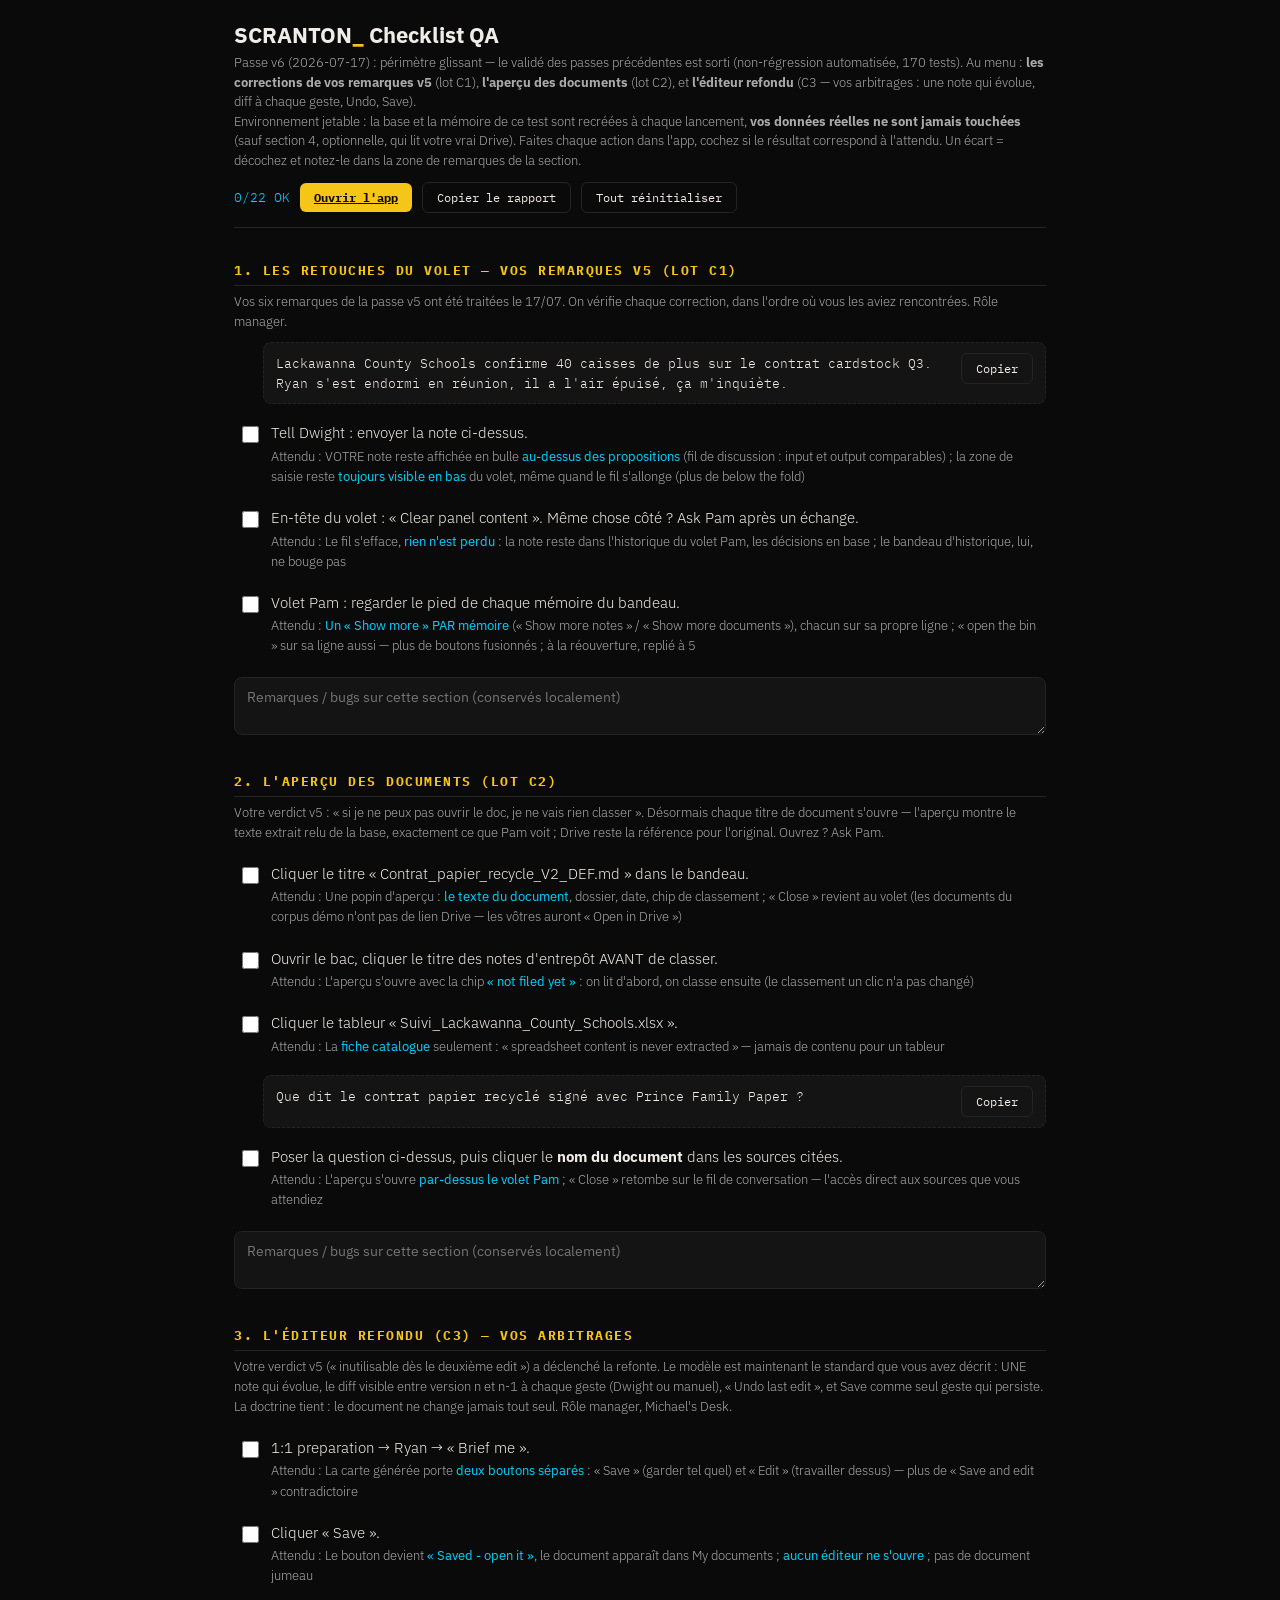
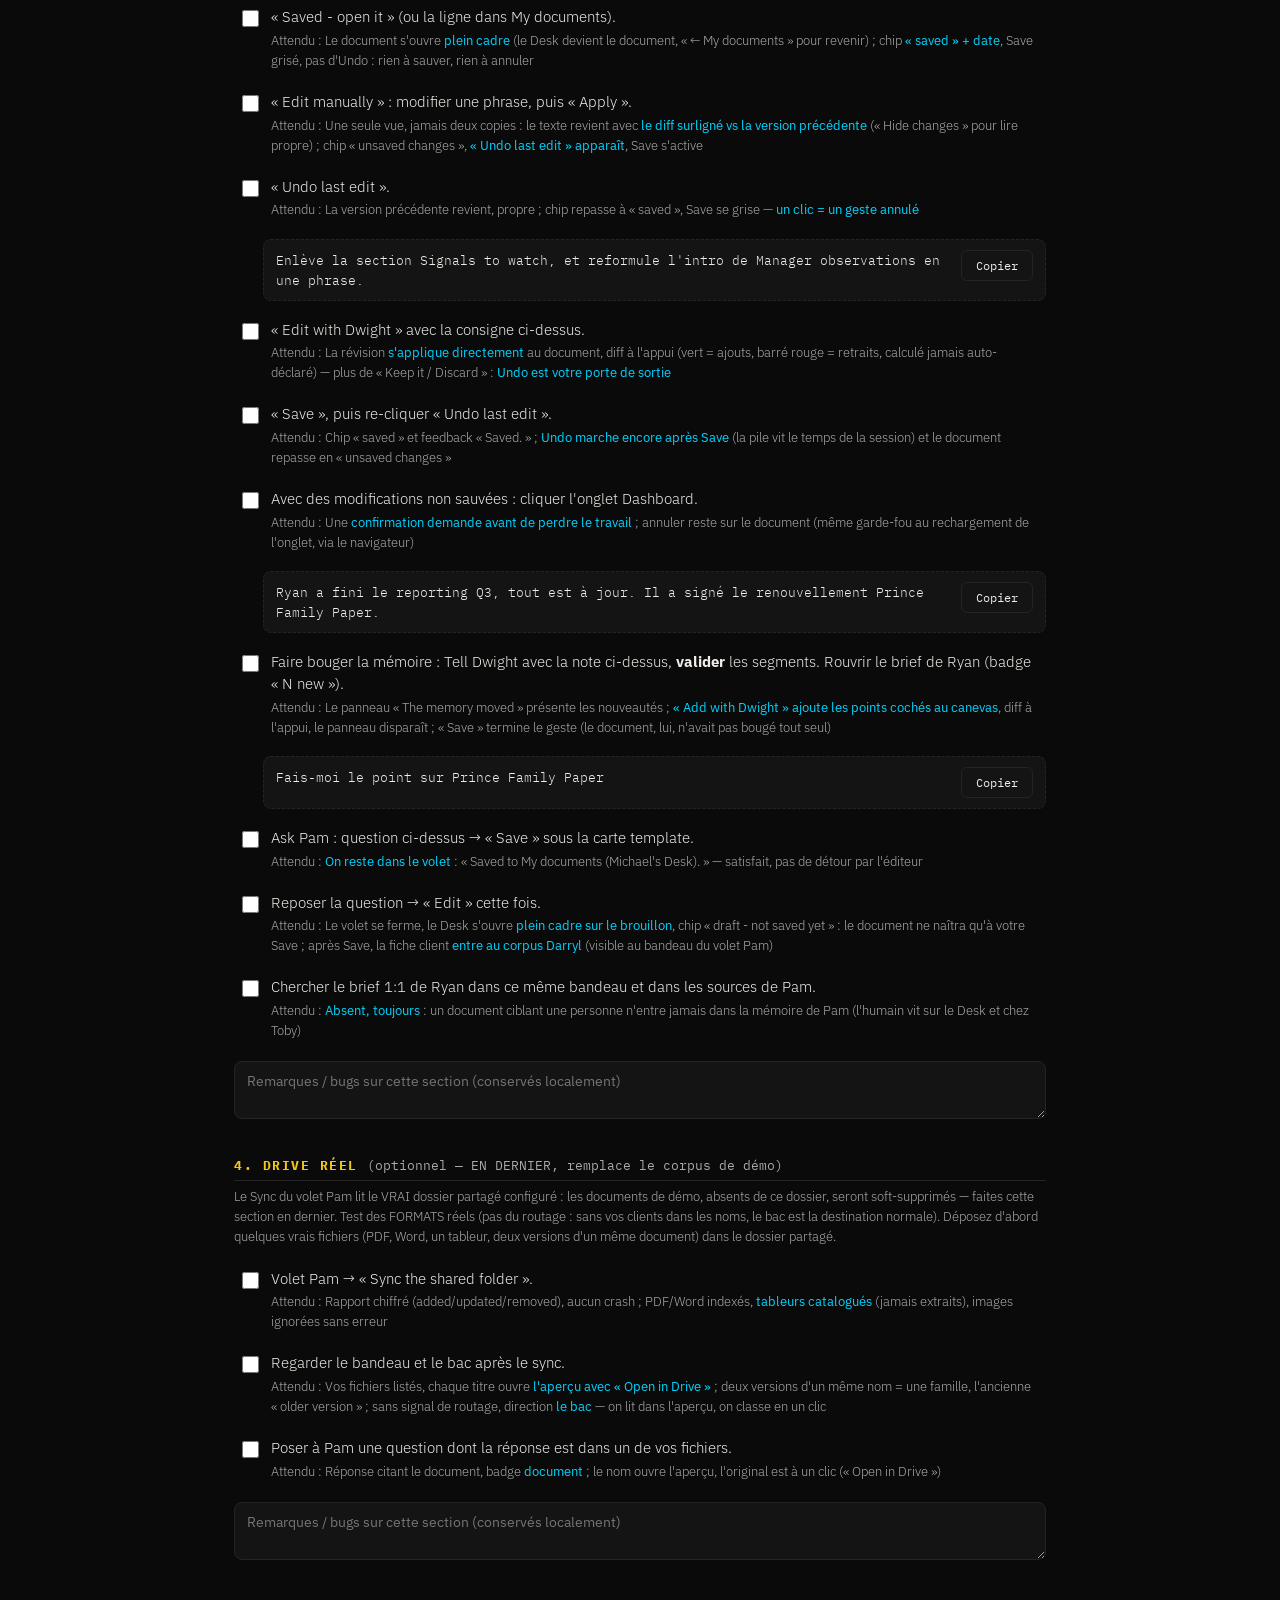
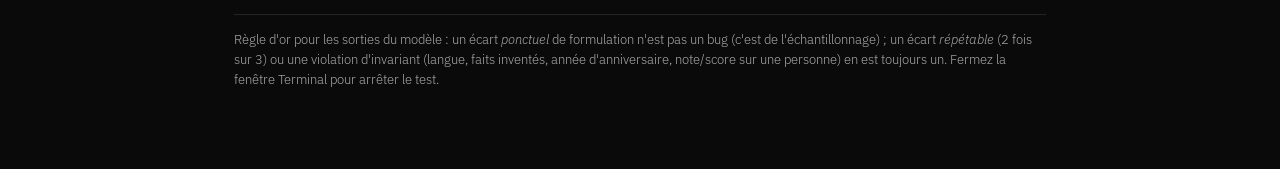
==== commit 914d080c: "fix(ui): lot C4 - the QA v6 report, five fixes Owner report 2026-07-18 (19/22, real Drive left):  - " ====
--- a/frontend/qa.html
+++ b/frontend/qa.html
@@ -130,11 +130,11 @@
       ["e4", "« Edit manually » : modifier une phrase, puis « Apply ».", "Une seule vue, jamais deux copies : le texte revient avec <strong>le diff surligné vs la version précédente</strong> (« Hide changes » pour lire propre) ; chip « unsaved changes », <strong>« Undo last edit » apparaît</strong>, Save s'active"],
       ["e5", "« Undo last edit ».", "La version précédente revient, propre ; chip repasse à « saved », Save se grise — <strong>un clic = un geste annulé</strong>"],
       { copy: "Enlève la section Signals to watch, et reformule l'intro de Manager observations en une phrase." },
-      ["e6", "« Edit with Tell Dwight » avec la consigne ci-dessus.", "La révision <strong>s'applique directement</strong> au document, diff à l'appui (vert = ajouts, barré rouge = retraits, calculé jamais auto-déclaré) — plus de « Keep it / Discard » : <strong>Undo est votre porte de sortie</strong>"],
+      ["e6", "« Edit with Dwight » avec la consigne ci-dessus.", "La révision <strong>s'applique directement</strong> au document, diff à l'appui (vert = ajouts, barré rouge = retraits, calculé jamais auto-déclaré) — plus de « Keep it / Discard » : <strong>Undo est votre porte de sortie</strong>"],
       ["e7", "« Save », puis re-cliquer « Undo last edit ».", "Chip « saved » et feedback « Saved. » ; <strong>Undo marche encore après Save</strong> (la pile vit le temps de la session) et le document repasse en « unsaved changes »"],
       ["e8", "Avec des modifications non sauvées : cliquer l'onglet Dashboard.", "Une <strong>confirmation demande avant de perdre le travail</strong> ; annuler reste sur le document (même garde-fou au rechargement de l'onglet, via le navigateur)"],
       { copy: "Ryan a fini le reporting Q3, tout est à jour. Il a signé le renouvellement Prince Family Paper." },
-      ["e9", "Faire bouger la mémoire : Tell Dwight avec la note ci-dessus, <strong>valider</strong> les segments. Rouvrir le brief de Ryan (badge « N new »).", "Le panneau « The memory moved » présente les nouveautés ; <strong>« Weave in » tisse sur le canevas</strong>, diff à l'appui, le panneau disparaît ; « Save » termine le geste (le document, lui, n'avait pas bougé tout seul)"],
+      ["e9", "Faire bouger la mémoire : Tell Dwight avec la note ci-dessus, <strong>valider</strong> les segments. Rouvrir le brief de Ryan (badge « N new »).", "Le panneau « The memory moved » présente les nouveautés ; <strong>« Add with Dwight » ajoute les points cochés au canevas</strong>, diff à l'appui, le panneau disparaît ; « Save » termine le geste (le document, lui, n'avait pas bougé tout seul)"],
       { copy: "Fais-moi le point sur Prince Family Paper" },
       ["e10", "Ask Pam : question ci-dessus → « Save » sous la carte template.", "<strong>On reste dans le volet</strong> : « Saved to My documents (Michael's Desk). » — satisfait, pas de détour par l'éditeur"],
       ["e11", "Reposer la question → « Edit » cette fois.", "Le volet se ferme, le Desk s'ouvre <strong>plein cadre sur le brouillon</strong>, chip « draft - not saved yet » : le document ne naîtra qu'à votre Save ; après Save, la fiche client <strong>entre au corpus Darryl</strong> (visible au bandeau du volet Pam)"],
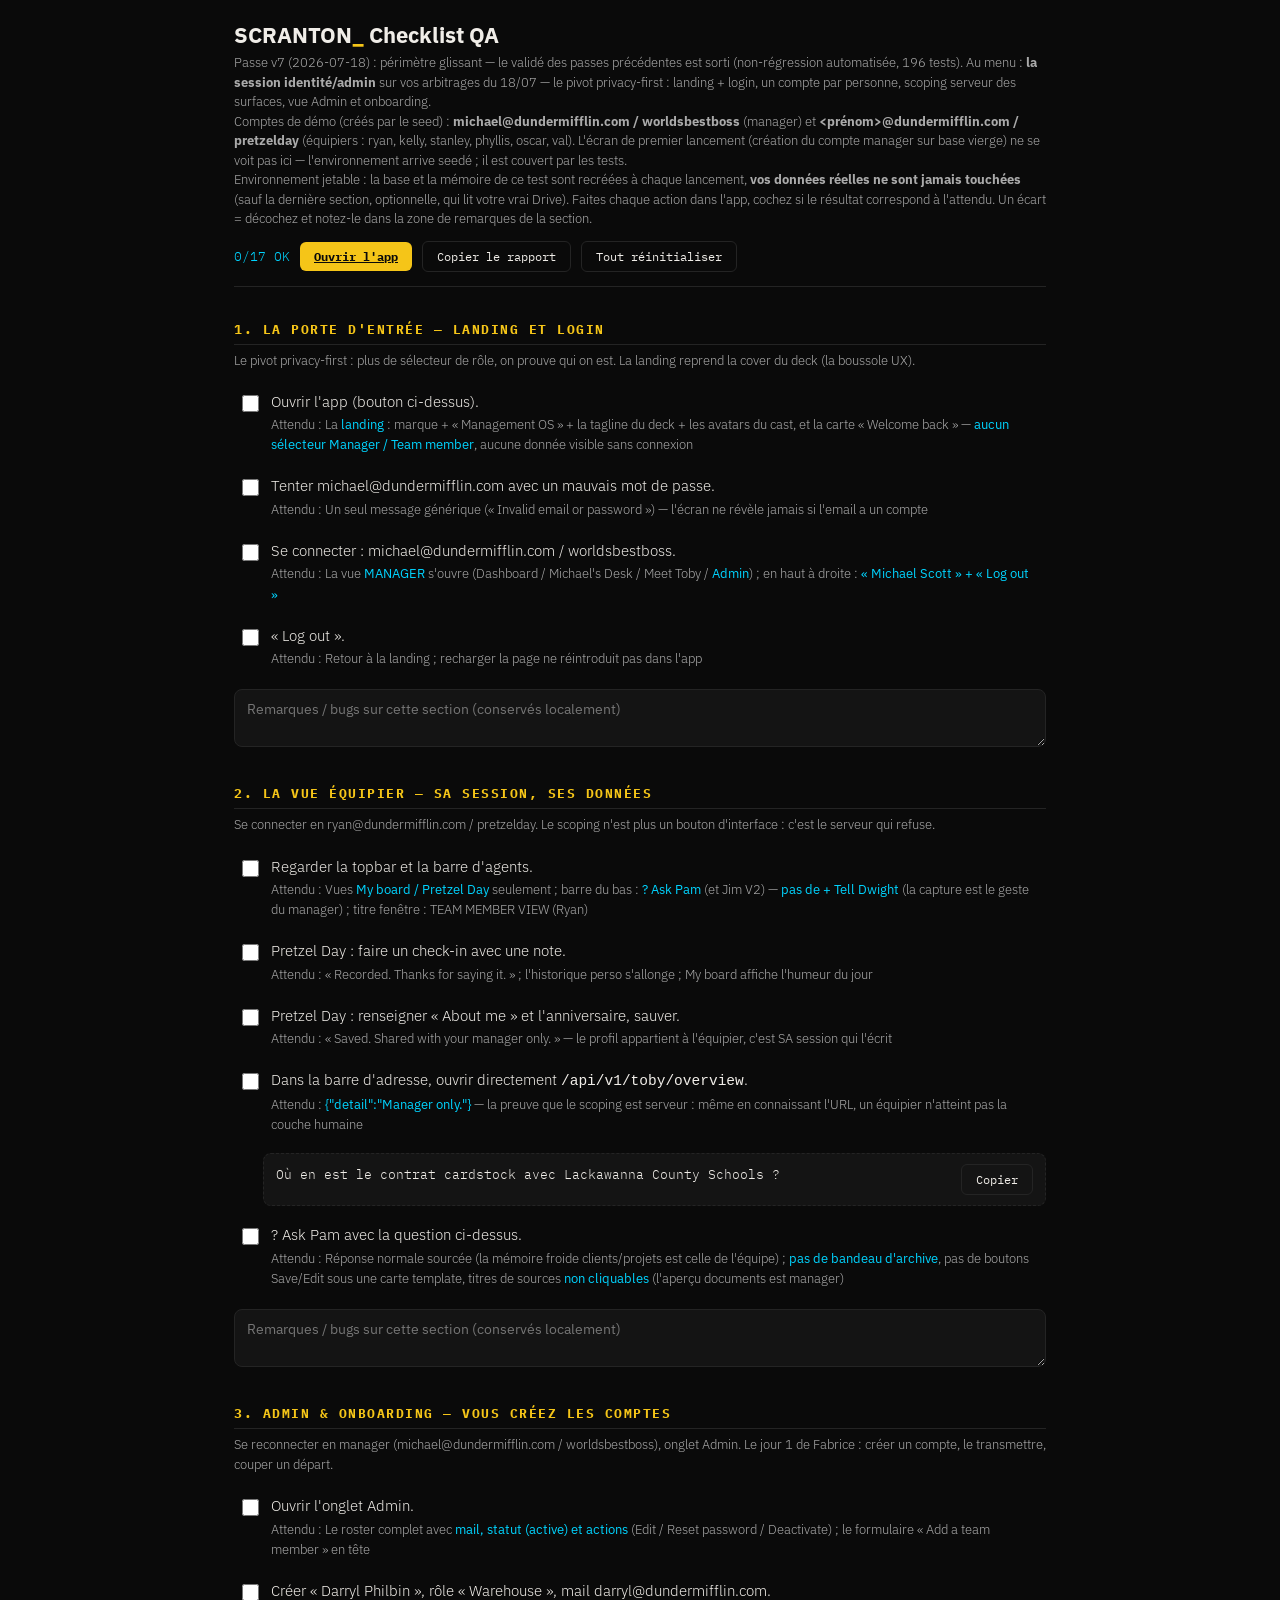
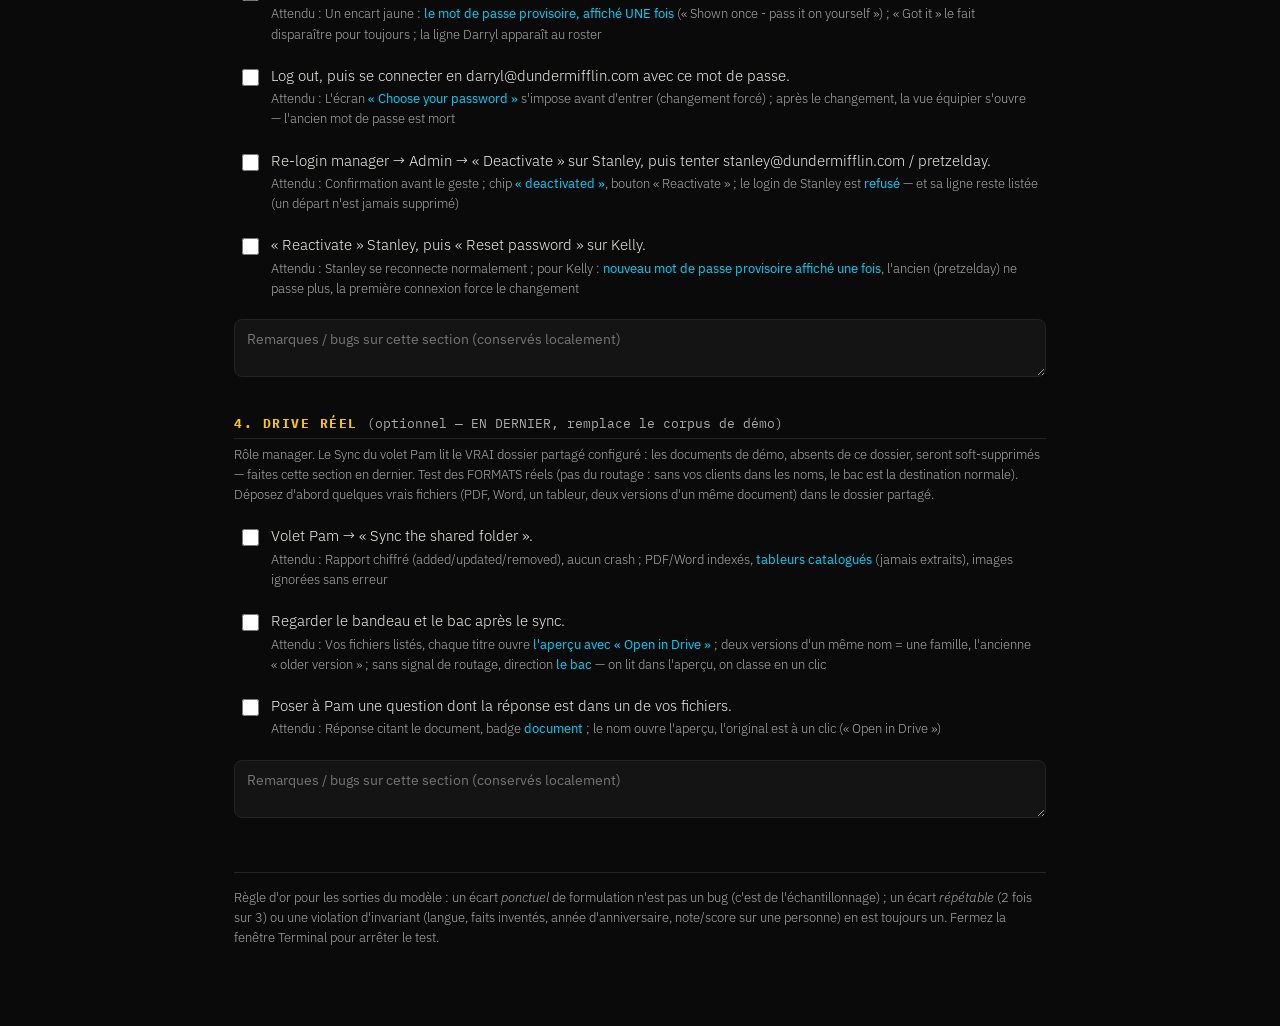
==== commit e5fcb2be: "docs: lot 4 of the identity session - the doc catches up, QA v7 The doctrine of record follows the o" ====
--- a/frontend/qa.html
+++ b/frontend/qa.html
@@ -65,14 +65,18 @@
 <body>
   <header>
     <h1>SCRANTON<span>_</span> Checklist QA</h1>
-    <p class="sub">Passe v6 (2026-07-17) : périmètre glissant — le validé des passes précédentes
-      est sorti (non-régression automatisée, 170 tests). Au menu : <strong>les corrections de vos
-      remarques v5</strong> (lot C1), <strong>l'aperçu des documents</strong> (lot C2), et
-      <strong>l'éditeur refondu</strong> (C3 — vos arbitrages : une note qui évolue, diff à chaque
-      geste, Undo, Save).<br />
+    <p class="sub">Passe v7 (2026-07-18) : périmètre glissant — le validé des passes précédentes
+      est sorti (non-régression automatisée, 196 tests). Au menu : <strong>la session
+      identité/admin</strong> sur vos arbitrages du 18/07 — le pivot privacy-first : landing +
+      login, un compte par personne, scoping serveur des surfaces, vue Admin et onboarding.<br />
+      Comptes de démo (créés par le seed) : <strong>michael@dundermifflin.com /
+      worldsbestboss</strong> (manager) et <strong>&lt;prénom&gt;@dundermifflin.com /
+      pretzelday</strong> (équipiers : ryan, kelly, stanley, phyllis, oscar, val).
+      L'écran de premier lancement (création du compte manager sur base vierge) ne se voit
+      pas ici — l'environnement arrive seedé ; il est couvert par les tests.<br />
       Environnement jetable : la base et la mémoire de ce test sont recréées à
       chaque lancement, <strong>vos données réelles ne sont jamais touchées</strong>
-      (sauf section 4, optionnelle, qui lit votre vrai Drive).
+      (sauf la dernière section, optionnelle, qui lit votre vrai Drive).
       Faites chaque action dans l'app, cochez si le résultat correspond à l'attendu.
       Un écart = décochez et notez-le dans la zone de remarques de la section.</p>
     <div class="toolbar">
@@ -97,54 +101,45 @@
  * Snippets: {copy: "text"} rendered as a copy-paste block. */
 const SECTIONS = [
   {
-    id: "c1",
-    title: "1. Les retouches du volet — vos remarques v5 (lot C1)",
-    note: "Vos six remarques de la passe v5 ont été traitées le 17/07. On vérifie chaque correction, dans l'ordre où vous les aviez rencontrées. Rôle manager.",
-    flow: [
-      { copy: "Lackawanna County Schools confirme 40 caisses de plus sur le contrat cardstock Q3. Ryan s'est endormi en réunion, il a l'air épuisé, ça m'inquiète." },
-      ["c1a", "Tell Dwight : envoyer la note ci-dessus.", "VOTRE note reste affichée en bulle <strong>au-dessus des propositions</strong> (fil de discussion : input et output comparables) ; la zone de saisie reste <strong>toujours visible en bas</strong> du volet, même quand le fil s'allonge (plus de below the fold)"],
-      ["c1b", "En-tête du volet : « Clear panel content ». Même chose côté ? Ask Pam après un échange.", "Le fil s'efface, <strong>rien n'est perdu</strong> : la note reste dans l'historique du volet Pam, les décisions en base ; le bandeau d'historique, lui, ne bouge pas"],
-      ["c1c", "Volet Pam : regarder le pied de chaque mémoire du bandeau.", "<strong>Un « Show more » PAR mémoire</strong> (« Show more notes » / « Show more documents »), chacun sur sa propre ligne ; « open the bin » sur sa ligne aussi — plus de boutons fusionnés ; à la réouverture, replié à 5"]
+    id: "entry",
+    title: "1. La porte d'entrée — landing et login",
+    note: "Le pivot privacy-first : plus de sélecteur de rôle, on prouve qui on est. La landing reprend la cover du deck (la boussole UX).",
+    flow: [
+      ["l1", "Ouvrir l'app (bouton ci-dessus).", "La <strong>landing</strong> : marque + « Management OS » + la tagline du deck + les avatars du cast, et la carte « Welcome back » — <strong>aucun sélecteur Manager / Team member</strong>, aucune donnée visible sans connexion"],
+      ["l2", "Tenter michael@dundermifflin.com avec un mauvais mot de passe.", "Un seul message générique (« Invalid email or password ») — l'écran ne révèle jamais si l'email a un compte"],
+      ["l3", "Se connecter : michael@dundermifflin.com / worldsbestboss.", "La vue <strong>MANAGER</strong> s'ouvre (Dashboard / Michael's Desk / Meet Toby / <strong>Admin</strong>) ; en haut à droite : <strong>« Michael Scott » + « Log out »</strong>"],
+      ["l4", "« Log out ».", "Retour à la landing ; recharger la page ne réintroduit pas dans l'app"]
     ]
   },
   {
-    id: "c2",
-    title: "2. L'aperçu des documents (lot C2)",
-    note: "Votre verdict v5 : « si je ne peux pas ouvrir le doc, je ne vais rien classer ». Désormais chaque titre de document s'ouvre — l'aperçu montre le texte extrait relu de la base, exactement ce que Pam voit ; Drive reste la référence pour l'original. Ouvrez ? Ask Pam.",
-    flow: [
-      ["p1", "Cliquer le titre « Contrat_papier_recycle_V2_DEF.md » dans le bandeau.", "Une popin d'aperçu : <strong>le texte du document</strong>, dossier, date, chip de classement ; « Close » revient au volet (les documents du corpus démo n'ont pas de lien Drive — les vôtres auront « Open in Drive »)"],
-      ["p2", "Ouvrir le bac, cliquer le titre des notes d'entrepôt AVANT de classer.", "L'aperçu s'ouvre avec la chip <strong>« not filed yet »</strong> : on lit d'abord, on classe ensuite (le classement un clic n'a pas changé)"],
-      ["p3", "Cliquer le tableur « Suivi_Lackawanna_County_Schools.xlsx ».", "La <strong>fiche catalogue</strong> seulement : « spreadsheet content is never extracted » — jamais de contenu pour un tableur"],
-      { copy: "Que dit le contrat papier recyclé signé avec Prince Family Paper ?" },
-      ["p4", "Poser la question ci-dessus, puis cliquer le <strong>nom du document</strong> dans les sources citées.", "L'aperçu s'ouvre <strong>par-dessus le volet Pam</strong> ; « Close » retombe sur le fil de conversation — l'accès direct aux sources que vous attendiez"]
+    id: "member",
+    title: "2. La vue équipier — sa session, ses données",
+    note: "Se connecter en ryan@dundermifflin.com / pretzelday. Le scoping n'est plus un bouton d'interface : c'est le serveur qui refuse.",
+    flow: [
+      ["m1", "Regarder la topbar et la barre d'agents.", "Vues <strong>My board / Pretzel Day</strong> seulement ; barre du bas : <strong>? Ask Pam</strong> (et Jim V2) — <strong>pas de + Tell Dwight</strong> (la capture est le geste du manager) ; titre fenêtre : TEAM MEMBER VIEW (Ryan)"],
+      ["m2", "Pretzel Day : faire un check-in avec une note.", "« Recorded. Thanks for saying it. » ; l'historique perso s'allonge ; My board affiche l'humeur du jour"],
+      ["m3", "Pretzel Day : renseigner « About me » et l'anniversaire, sauver.", "« Saved. Shared with your manager only. » — le profil appartient à l'équipier, c'est SA session qui l'écrit"],
+      ["m4", "Dans la barre d'adresse, ouvrir directement <code>/api/v1/toby/overview</code>.", "<strong>{\"detail\":\"Manager only.\"}</strong> — la preuve que le scoping est serveur : même en connaissant l'URL, un équipier n'atteint pas la couche humaine"],
+      { copy: "Où en est le contrat cardstock avec Lackawanna County Schools ?" },
+      ["m5", "? Ask Pam avec la question ci-dessus.", "Réponse normale sourcée (la mémoire froide clients/projets est celle de l'équipe) ; <strong>pas de bandeau d'archive</strong>, pas de boutons Save/Edit sous une carte template, titres de sources <strong>non cliquables</strong> (l'aperçu documents est manager)"]
     ]
   },
   {
-    id: "editing",
-    title: "3. L'éditeur refondu (C3) — vos arbitrages",
-    note: "Votre verdict v5 (« inutilisable dès le deuxième edit ») a déclenché la refonte. Le modèle est maintenant le standard que vous avez décrit : UNE note qui évolue, le diff visible entre version n et n-1 à chaque geste (Dwight ou manuel), « Undo last edit », et Save comme seul geste qui persiste. La doctrine tient : le document ne change jamais tout seul. Rôle manager, Michael's Desk.",
-    flow: [
-      ["e1", "1:1 preparation → Ryan → « Brief me ».", "La carte générée porte <strong>deux boutons séparés</strong> : « Save » (garder tel quel) et « Edit » (travailler dessus) — plus de « Save and edit » contradictoire"],
-      ["e2", "Cliquer « Save ».", "Le bouton devient <strong>« Saved - open it »</strong>, le document apparaît dans My documents ; <strong>aucun éditeur ne s'ouvre</strong> ; pas de document jumeau"],
-      ["e3", "« Saved - open it » (ou la ligne dans My documents).", "Le document s'ouvre <strong>plein cadre</strong> (le Desk devient le document, « ← My documents » pour revenir) ; chip <strong>« saved » + date</strong>, Save grisé, pas d'Undo : rien à sauver, rien à annuler"],
-      ["e4", "« Edit manually » : modifier une phrase, puis « Apply ».", "Une seule vue, jamais deux copies : le texte revient avec <strong>le diff surligné vs la version précédente</strong> (« Hide changes » pour lire propre) ; chip « unsaved changes », <strong>« Undo last edit » apparaît</strong>, Save s'active"],
-      ["e5", "« Undo last edit ».", "La version précédente revient, propre ; chip repasse à « saved », Save se grise — <strong>un clic = un geste annulé</strong>"],
-      { copy: "Enlève la section Signals to watch, et reformule l'intro de Manager observations en une phrase." },
-      ["e6", "« Edit with Dwight » avec la consigne ci-dessus.", "La révision <strong>s'applique directement</strong> au document, diff à l'appui (vert = ajouts, barré rouge = retraits, calculé jamais auto-déclaré) — plus de « Keep it / Discard » : <strong>Undo est votre porte de sortie</strong>"],
-      ["e7", "« Save », puis re-cliquer « Undo last edit ».", "Chip « saved » et feedback « Saved. » ; <strong>Undo marche encore après Save</strong> (la pile vit le temps de la session) et le document repasse en « unsaved changes »"],
-      ["e8", "Avec des modifications non sauvées : cliquer l'onglet Dashboard.", "Une <strong>confirmation demande avant de perdre le travail</strong> ; annuler reste sur le document (même garde-fou au rechargement de l'onglet, via le navigateur)"],
-      { copy: "Ryan a fini le reporting Q3, tout est à jour. Il a signé le renouvellement Prince Family Paper." },
-      ["e9", "Faire bouger la mémoire : Tell Dwight avec la note ci-dessus, <strong>valider</strong> les segments. Rouvrir le brief de Ryan (badge « N new »).", "Le panneau « The memory moved » présente les nouveautés ; <strong>« Add with Dwight » ajoute les points cochés au canevas</strong>, diff à l'appui, le panneau disparaît ; « Save » termine le geste (le document, lui, n'avait pas bougé tout seul)"],
-      { copy: "Fais-moi le point sur Prince Family Paper" },
-      ["e10", "Ask Pam : question ci-dessus → « Save » sous la carte template.", "<strong>On reste dans le volet</strong> : « Saved to My documents (Michael's Desk). » — satisfait, pas de détour par l'éditeur"],
-      ["e11", "Reposer la question → « Edit » cette fois.", "Le volet se ferme, le Desk s'ouvre <strong>plein cadre sur le brouillon</strong>, chip « draft - not saved yet » : le document ne naîtra qu'à votre Save ; après Save, la fiche client <strong>entre au corpus Darryl</strong> (visible au bandeau du volet Pam)"],
-      ["e12", "Chercher le brief 1:1 de Ryan dans ce même bandeau et dans les sources de Pam.", "<strong>Absent, toujours</strong> : un document ciblant une personne n'entre jamais dans la mémoire de Pam (l'humain vit sur le Desk et chez Toby)"]
+    id: "admin",
+    title: "3. Admin & onboarding — vous créez les comptes",
+    note: "Se reconnecter en manager (michael@dundermifflin.com / worldsbestboss), onglet Admin. Le jour 1 de Fabrice : créer un compte, le transmettre, couper un départ.",
+    flow: [
+      ["a1", "Ouvrir l'onglet Admin.", "Le roster complet avec <strong>mail, statut (active) et actions</strong> (Edit / Reset password / Deactivate) ; le formulaire « Add a team member » en tête"],
+      ["a2", "Créer « Darryl Philbin », rôle « Warehouse », mail darryl@dundermifflin.com.", "Un encart jaune : <strong>le mot de passe provisoire, affiché UNE fois</strong> (« Shown once - pass it on yourself ») ; « Got it » le fait disparaître pour toujours ; la ligne Darryl apparaît au roster"],
+      ["a3", "Log out, puis se connecter en darryl@dundermifflin.com avec ce mot de passe.", "L'écran <strong>« Choose your password »</strong> s'impose avant d'entrer (changement forcé) ; après le changement, la vue équipier s'ouvre — l'ancien mot de passe est mort"],
+      ["a4", "Re-login manager → Admin → « Deactivate » sur Stanley, puis tenter stanley@dundermifflin.com / pretzelday.", "Confirmation avant le geste ; chip <strong>« deactivated »</strong>, bouton « Reactivate » ; le login de Stanley est <strong>refusé</strong> — et sa ligne reste listée (un départ n'est jamais supprimé)"],
+      ["a5", "« Reactivate » Stanley, puis « Reset password » sur Kelly.", "Stanley se reconnecte normalement ; pour Kelly : <strong>nouveau mot de passe provisoire affiché une fois</strong>, l'ancien (pretzelday) ne passe plus, la première connexion force le changement"]
     ]
   },
   {
     id: "gdrive",
     title: "4. Drive réel <span class=\"optional\">(optionnel — EN DERNIER, remplace le corpus de démo)</span>",
-    note: "Le Sync du volet Pam lit le VRAI dossier partagé configuré : les documents de démo, absents de ce dossier, seront soft-supprimés — faites cette section en dernier. Test des FORMATS réels (pas du routage : sans vos clients dans les noms, le bac est la destination normale). Déposez d'abord quelques vrais fichiers (PDF, Word, un tableur, deux versions d'un même document) dans le dossier partagé.",
+    note: "Rôle manager. Le Sync du volet Pam lit le VRAI dossier partagé configuré : les documents de démo, absents de ce dossier, seront soft-supprimés — faites cette section en dernier. Test des FORMATS réels (pas du routage : sans vos clients dans les noms, le bac est la destination normale). Déposez d'abord quelques vrais fichiers (PDF, Word, un tableur, deux versions d'un même document) dans le dossier partagé.",
     flow: [
       ["v1", "Volet Pam → « Sync the shared folder ».", "Rapport chiffré (added/updated/removed), aucun crash ; PDF/Word indexés, <strong>tableurs catalogués</strong> (jamais extraits), images ignorées sans erreur"],
       ["v2", "Regarder le bandeau et le bac après le sync.", "Vos fichiers listés, chaque titre ouvre <strong>l'aperçu avec « Open in Drive »</strong> ; deux versions d'un même nom = une famille, l'ancienne « older version » ; sans signal de routage, direction <strong>le bac</strong> — on lit dans l'aperçu, on classe en un clic"],
@@ -153,7 +148,7 @@
   }
 ];
 
-const STORE_KEY = "scranton-qa-v6";
+const STORE_KEY = "scranton-qa-v7";
 const state = JSON.parse(localStorage.getItem(STORE_KEY) || "{}");
 const save = () => localStorage.setItem(STORE_KEY, JSON.stringify(state));
 
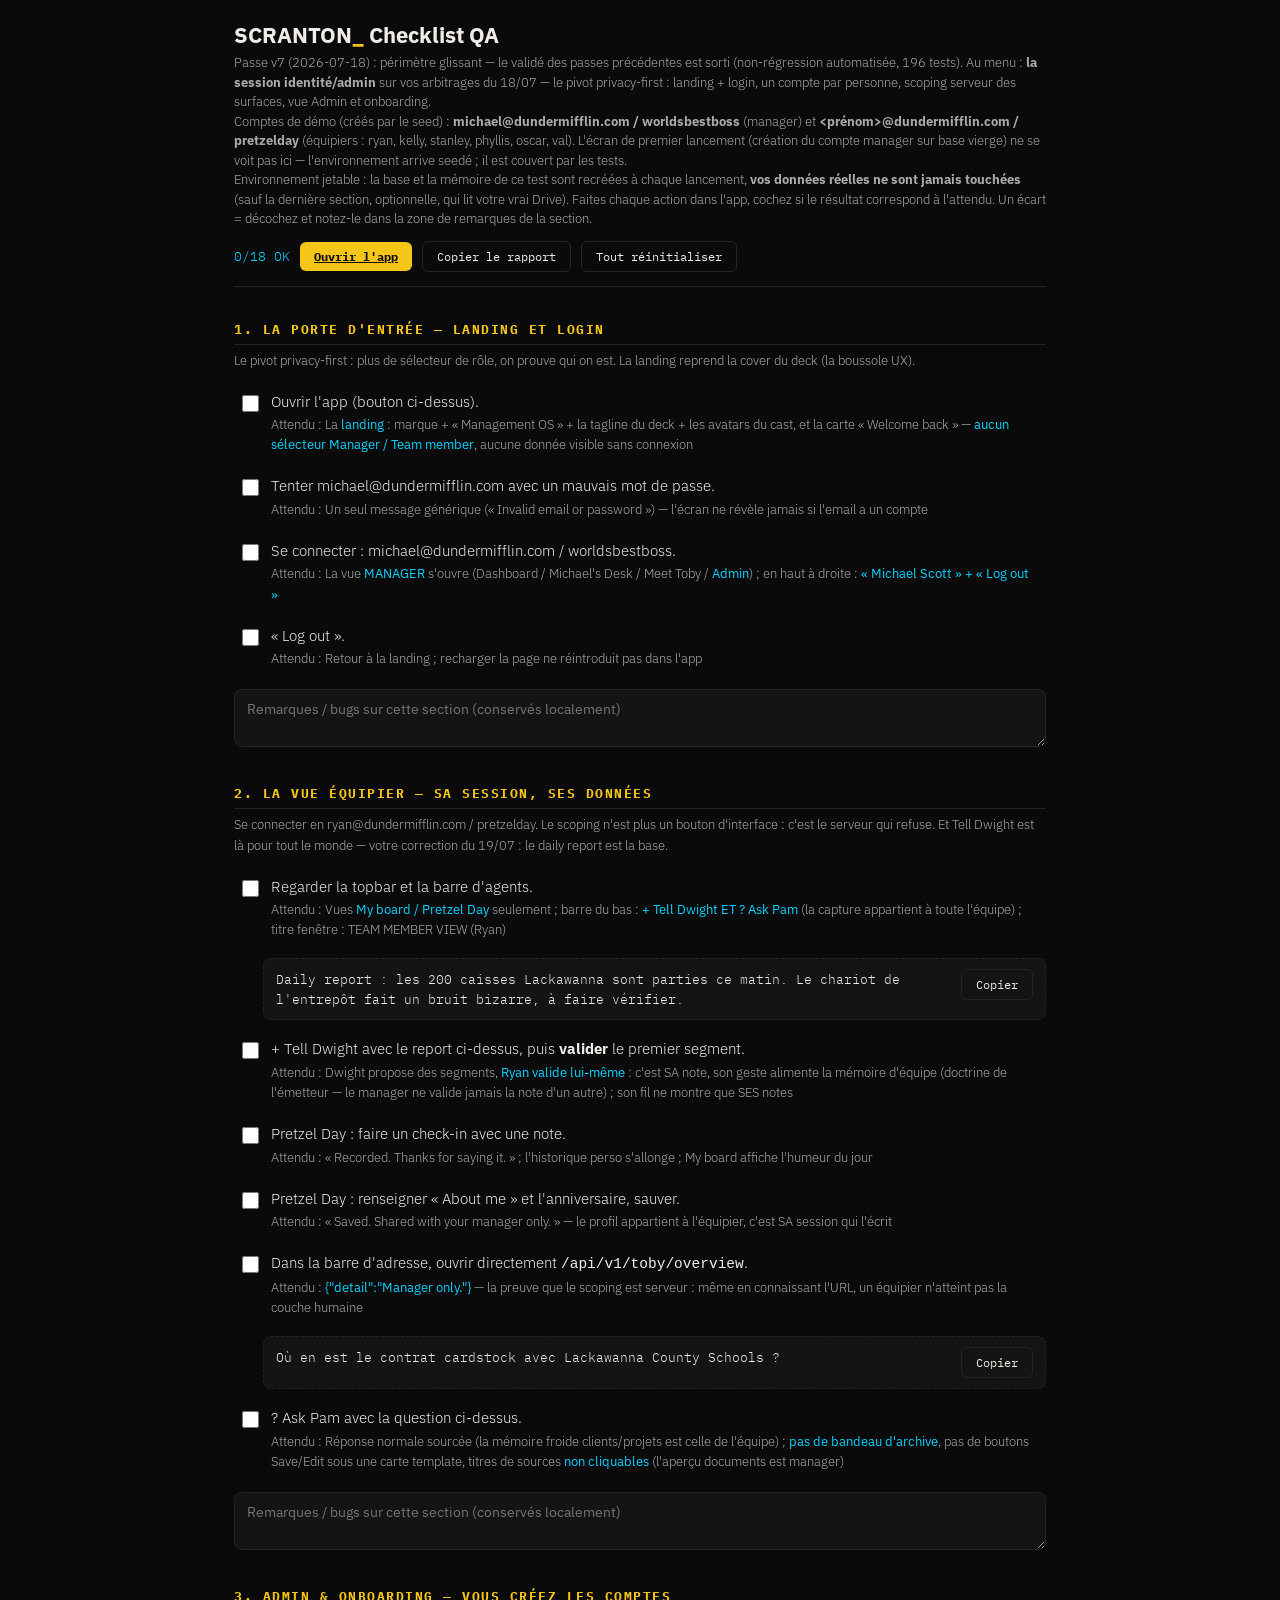
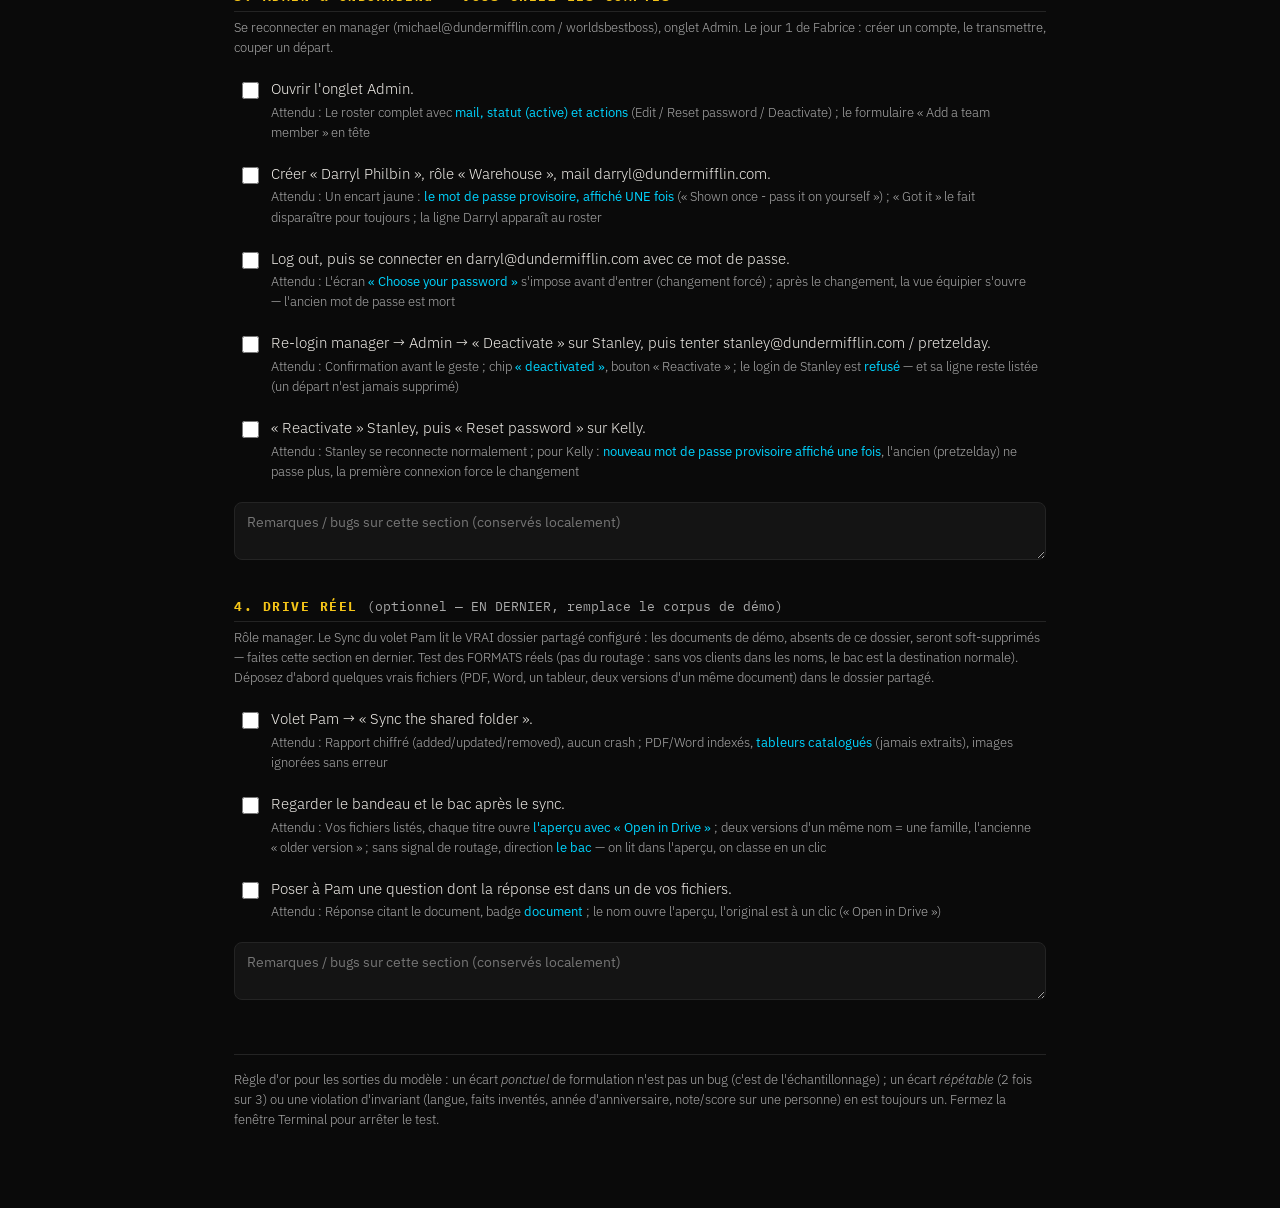
==== commit 782591ed: "fix(auth): Tell Dwight belongs to the whole team - the emitter doctrine Owner correction (2026-07-19" ====
--- a/frontend/qa.html
+++ b/frontend/qa.html
@@ -114,9 +114,11 @@
   {
     id: "member",
     title: "2. La vue équipier — sa session, ses données",
-    note: "Se connecter en ryan@dundermifflin.com / pretzelday. Le scoping n'est plus un bouton d'interface : c'est le serveur qui refuse.",
-    flow: [
-      ["m1", "Regarder la topbar et la barre d'agents.", "Vues <strong>My board / Pretzel Day</strong> seulement ; barre du bas : <strong>? Ask Pam</strong> (et Jim V2) — <strong>pas de + Tell Dwight</strong> (la capture est le geste du manager) ; titre fenêtre : TEAM MEMBER VIEW (Ryan)"],
+    note: "Se connecter en ryan@dundermifflin.com / pretzelday. Le scoping n'est plus un bouton d'interface : c'est le serveur qui refuse. Et Tell Dwight est là pour tout le monde — votre correction du 19/07 : le daily report est la base.",
+    flow: [
+      ["m1", "Regarder la topbar et la barre d'agents.", "Vues <strong>My board / Pretzel Day</strong> seulement ; barre du bas : <strong>+ Tell Dwight ET ? Ask Pam</strong> (la capture appartient à toute l'équipe) ; titre fenêtre : TEAM MEMBER VIEW (Ryan)"],
+      { copy: "Daily report : les 200 caisses Lackawanna sont parties ce matin. Le chariot de l'entrepôt fait un bruit bizarre, à faire vérifier." },
+      ["m1b", "+ Tell Dwight avec le report ci-dessus, puis <strong>valider</strong> le premier segment.", "Dwight propose des segments, <strong>Ryan valide lui-même</strong> : c'est SA note, son geste alimente la mémoire d'équipe (doctrine de l'émetteur — le manager ne valide jamais la note d'un autre) ; son fil ne montre que SES notes"],
       ["m2", "Pretzel Day : faire un check-in avec une note.", "« Recorded. Thanks for saying it. » ; l'historique perso s'allonge ; My board affiche l'humeur du jour"],
       ["m3", "Pretzel Day : renseigner « About me » et l'anniversaire, sauver.", "« Saved. Shared with your manager only. » — le profil appartient à l'équipier, c'est SA session qui l'écrit"],
       ["m4", "Dans la barre d'adresse, ouvrir directement <code>/api/v1/toby/overview</code>.", "<strong>{\"detail\":\"Manager only.\"}</strong> — la preuve que le scoping est serveur : même en connaissant l'URL, un équipier n'atteint pas la couche humaine"],
